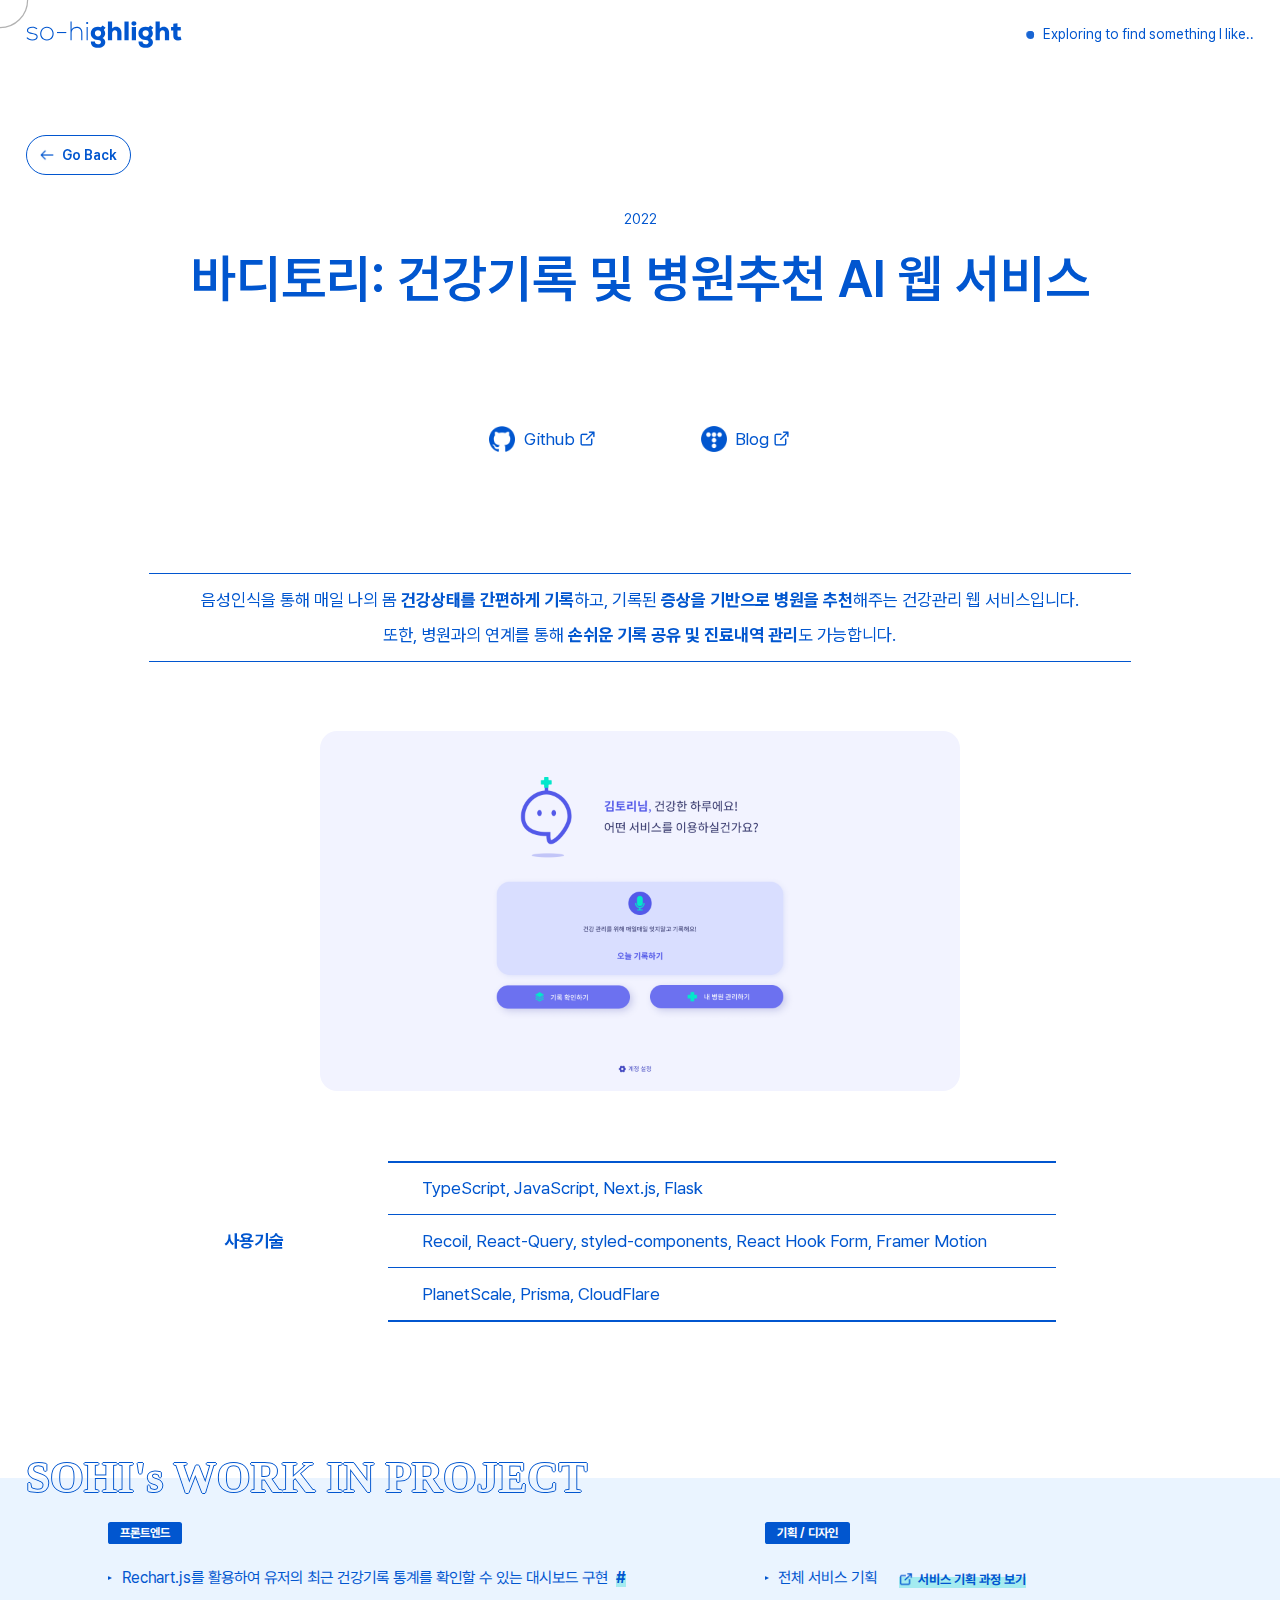
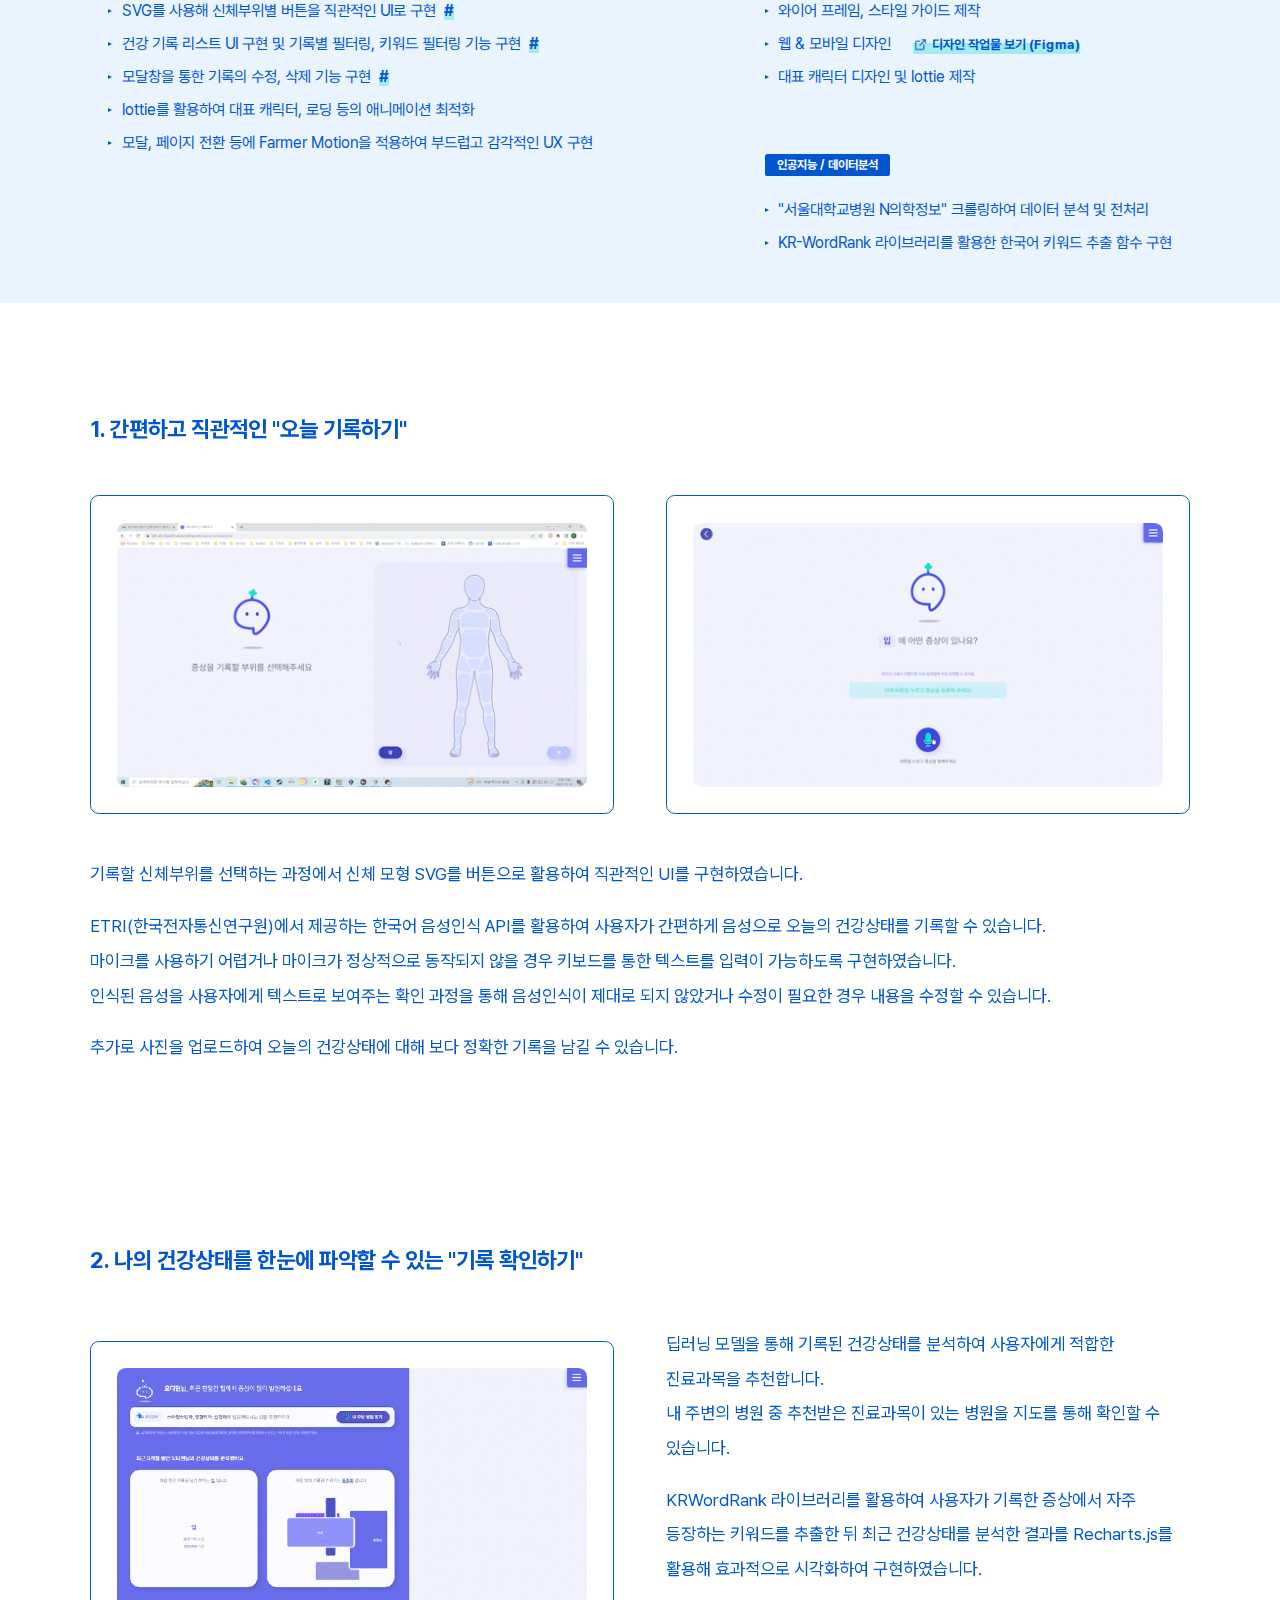
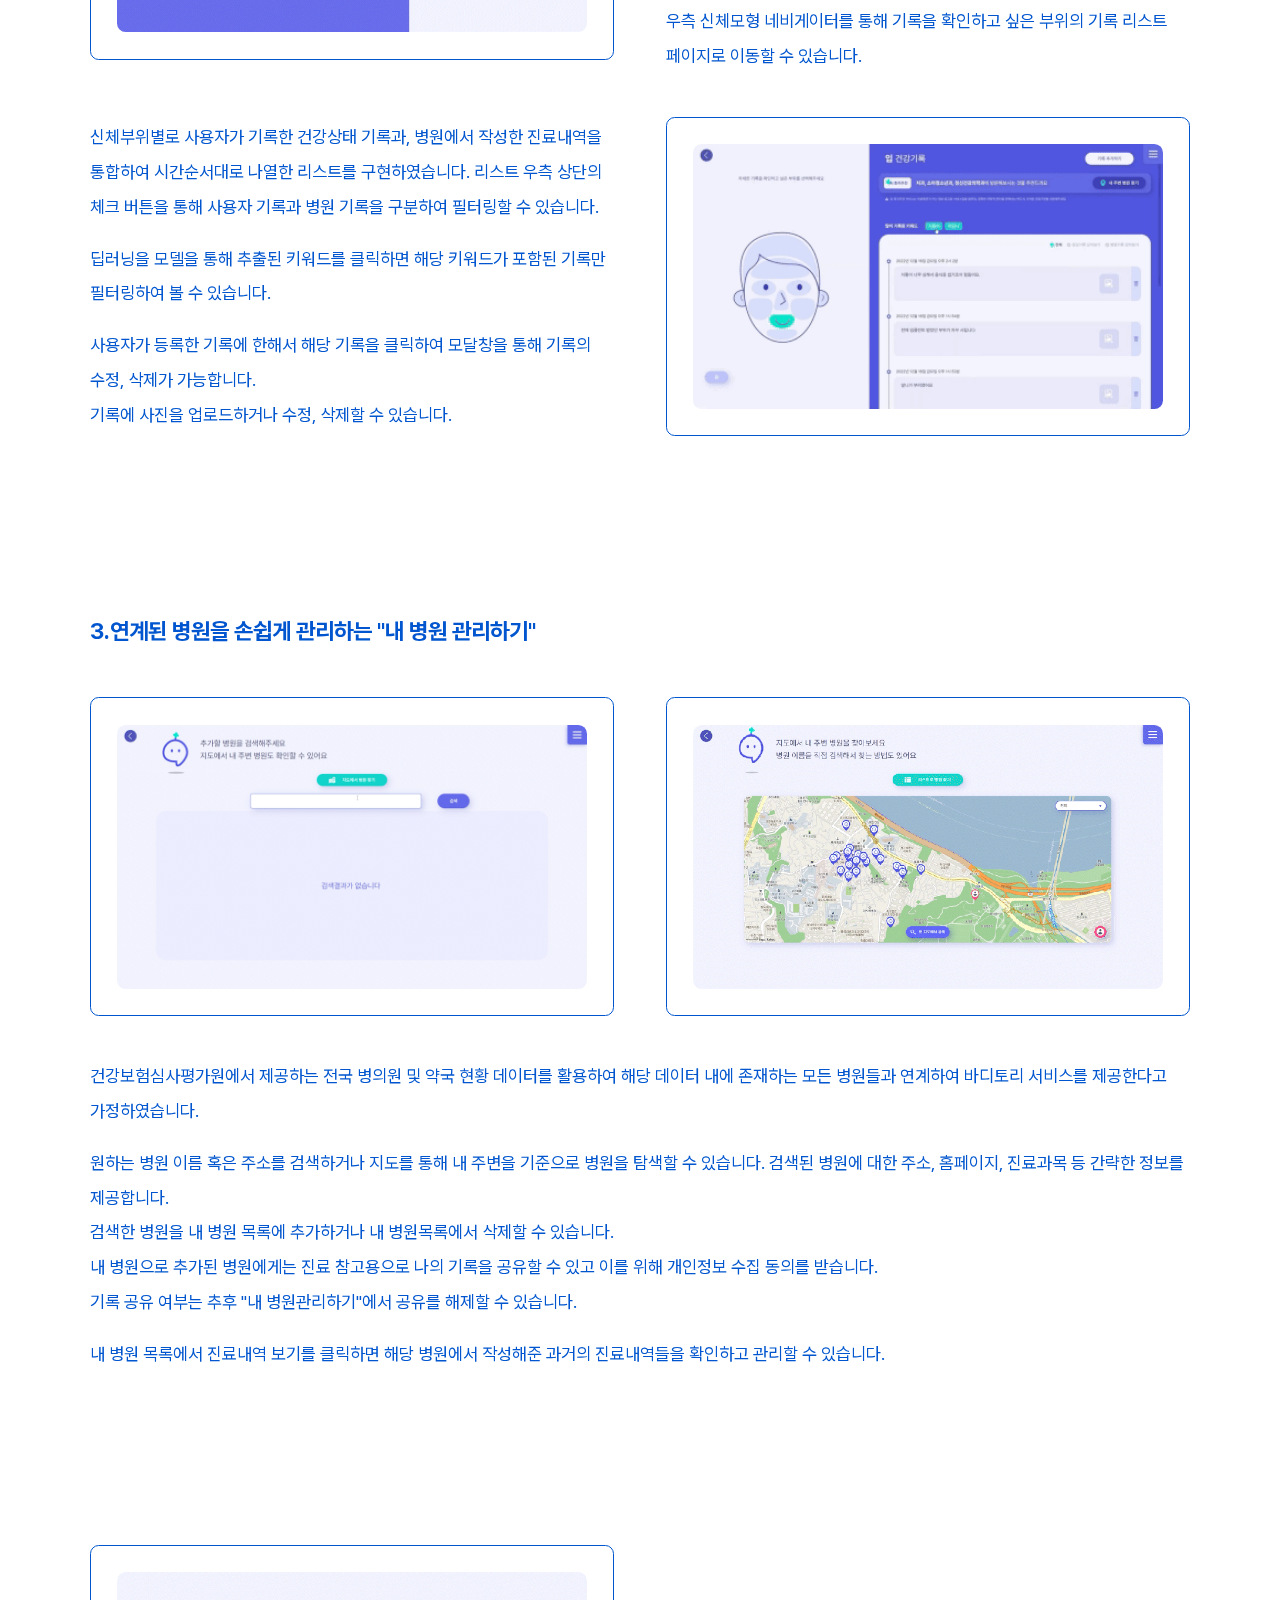
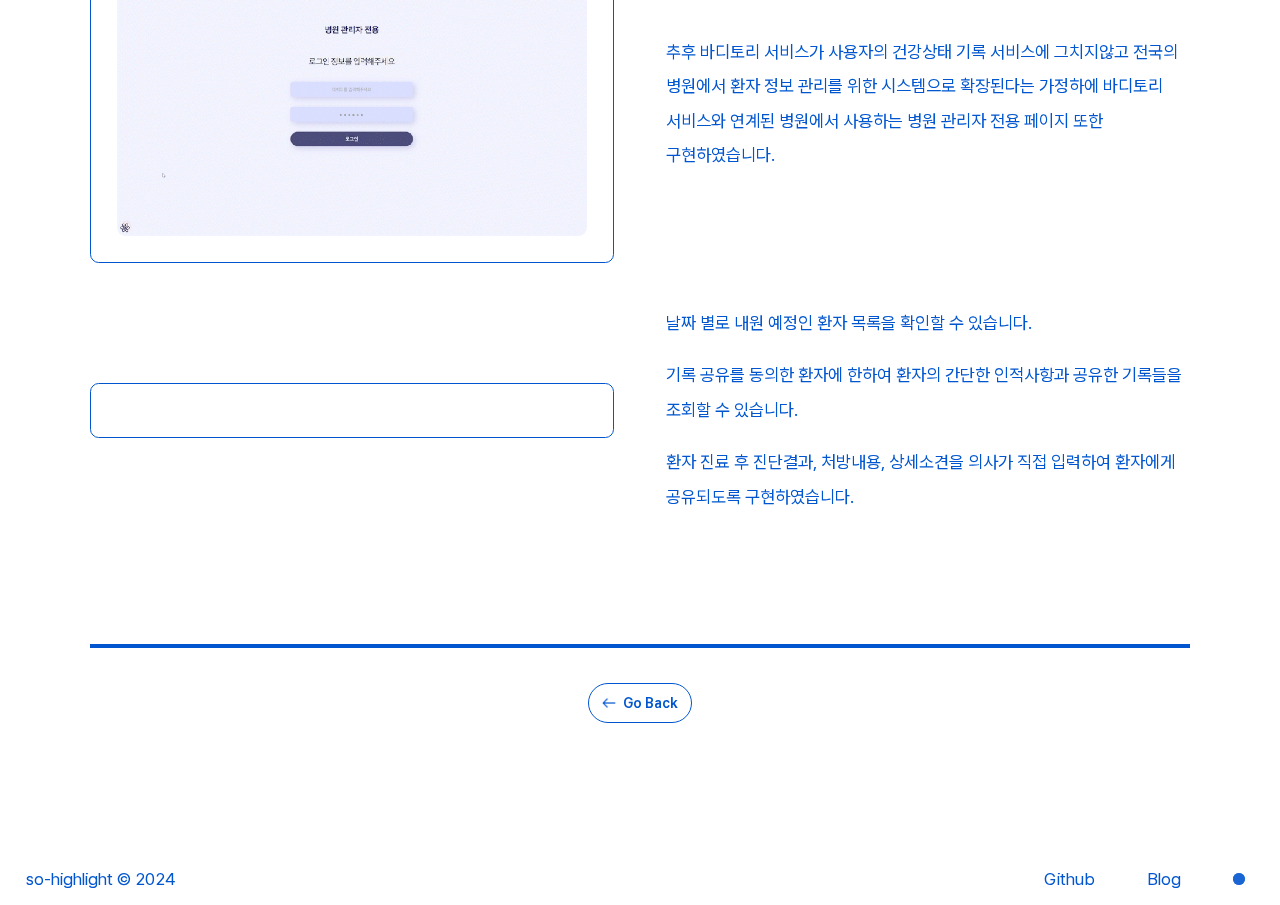
==== pages/toyproject/toy_1_bodytory.html @ 4304d81f "first commit" ====
<!DOCTYPE html>
<html lang="ko">
    <head>
        <meta charset="UTF-8" />
        <meta name="viewport" content="width=device-width, initial-scale=1.0" />
        <title>so-highlight | 포트폴리오</title>
        <!-- google font -->
        <link rel="preconnect" href="https://fonts.googleapis.com" />
        <link rel="preconnect" href="https://fonts.gstatic.com" crossorigin />
        <link
            href="https://fonts.googleapis.com/css2?family=Roboto+Flex:opsz,wdth,wght@8..144,25,100..1000&display=swap"
            rel="stylesheet"
        />
        <!-- css -->
        <link rel="stylesheet" href="../../assets/css/reset.css" />
        <link rel="stylesheet" href="../../assets/fonts/font.css" />
        <link rel="stylesheet" href="../../assets/css/common.css" />
        <link rel="stylesheet" href="../../assets/css/style.css" />
        <link rel="stylesheet" href="../../assets/css/animation.css" />
        <!-- Load library -->
        <script src="https://unpkg.com/lenis@1.1.5/dist/lenis.min.js"></script>
        <!-- script -->
        <script type="module" src="../../assets/js/page-toyproject.js" defer></script>
        <script type="module" src="../../assets/js/utils/cursor.js" defer></script>
    </head>
    <body>
        <header id="header">
            <div class="header-inner">
                <h1 class="logo">
                    <a href="/"><span class="screen-out">so-highlight</span></a>
                </h1>
                <div class="floating-text">
                    <span class="light-dot"></span>
                    <p>Exploring to find something I like..</p>
                </div>
            </div>
        </header>

        <main>
            <article id="toy__title" class="inner-h30">
                <a class="btn-goback" href="#"
                    ><span><span>Go Back</span></span></a
                >
                <div class="summary flex-column flex-center">
                    <div class="period">2022</div>
                    <div class="title">바디토리: 건강기록 및 병원추천 AI 웹 서비스</div>
                    <div class="link">
                        <a href="https://github.com/hihisohi/bodytory" target="_blank"
                            ><span class="icon icon-github"></span>Github</a
                        >
                        <a
                            href="https://limelbe.tistory.com/category/%EC%82%AC%EC%9D%B4%EB%93%9C%20%ED%94%84%EB%A1%9C%EC%A0%9D%ED%8A%B8/%F0%9F%A9%BA%20%EB%B0%94%EB%94%94%ED%86%A0%EB%A6%AC%20%3A%20%EA%B1%B4%EA%B0%95%EA%B8%B0%EB%A1%9D%20%EB%B0%8F%20%EB%B3%91%EC%9B%90%EC%B6%94%EC%B2%9C%20%EC%9B%B9%EC%84%9C%EB%B9%84%EC%8A%A4"
                            target="_blank"
                            ><span class="icon icon-blog"></span>Blog</a
                        >
                    </div>
                    <div class="desc">
                        <p>
                            음성인식을 통해 매일 나의 몸 <strong>건강상태를 간편하게 기록</strong>하고, 기록된
                            <strong>증상을 기반으로 병원을 추천</strong>해주는 건강관리 웹 서비스입니다.
                        </p>
                        <p>
                            또한, 병원과의 연계를 통해 <strong>손쉬운 기록 공유 및 진료내역 관리</strong>도 가능합니다.
                        </p>
                    </div>
                    <div class="thumb">
                        <div class="thumb-bg">
                            <img src="../../assets/images/toyproject/bodytory/thumbnail.png" alt="" />
                        </div>
                        <div class="thumb-video">
                            <div id="player"></div>
                            <script>
                                var tag = document.createElement("script");

                                tag.src = "https://www.youtube.com/iframe_api";
                                var firstScriptTag = document.getElementsByTagName("script")[0];
                                firstScriptTag.parentNode.insertBefore(tag, firstScriptTag);

                                var player;
                                function onYouTubeIframeAPIReady() {
                                    player = new YT.Player("player", {
                                        videoId: "v1HY-c_d_4U",
                                        playerVars: {},
                                        events: { onReady: onPlayerReady },
                                    });
                                }

                                function onPlayerReady(event) {
                                    event.target.setVolume(0);
                                }
                            </script>
                        </div>
                    </div>
                    <div class="use">
                        <p>사용기술</p>
                        <ul>
                            <li>TypeScript, JavaScript, Next.js, Flask</li>
                            <li>Recoil, React-Query, styled-components, React Hook Form, Framer Motion</li>
                            <li>PlanetScale, Prisma, CloudFlare</li>
                        </ul>
                    </div>
                </div>
            </article>
            <article id="toy__role" class="inner-h30">
                <div class="tit">SOHI's WORK IN PROJECT</div>
                <div class="role-wrapper">
                    <div class="role-box">
                        <div>
                            <strong>프론트엔드</strong>
                            <ul>
                                <li class="btn-scroll-to" data-scroll-btn="to-01">
                                    Rechart.js를 활용하여 유저의 최근 건강기록 통계를 확인할 수 있는 대시보드 구현
                                </li>
                                <li class="btn-scroll-to" data-scroll-btn="to-02">
                                    SVG를 사용해 신체부위별 버튼을 직관적인 UI로 구현
                                </li>
                                <li class="btn-scroll-to" data-scroll-btn="to-03">
                                    건강 기록 리스트 UI 구현 및 기록별 필터링, 키워드 필터링 기능 구현
                                </li>
                                <li class="btn-scroll-to" data-scroll-btn="to-03">
                                    모달창을 통한 기록의 수정, 삭제 기능 구현
                                </li>
                                <li>lottie를 활용하여 대표 캐릭터, 로딩 등의 애니메이션 최적화</li>
                                <li>모달, 페이지 전환 등에 Farmer Motion을 적용하여 부드럽고 감각적인 UX 구현</li>
                            </ul>
                        </div>
                    </div>
                    <div class="role-box">
                        <div>
                            <strong>기획 / 디자인</strong>
                            <ul>
                                <li>
                                    전체 서비스 기획
                                    <a href="https://limelbe.tistory.com/261" target="_blank">서비스 기획 과정 보기</a>
                                </li>
                                <li>와이어 프레임, 스타일 가이드 제작</li>
                                <li>
                                    웹 &amp; 모바일 디자인
                                    <a
                                        href="https://www.figma.com/file/nQIqKRwVVivqMpS2AuUDzV/%EB%94%94%EC%9E%90%EC%9D%B8?t=MJPF8x4VVjgNlrj6-6"
                                        target="_blank"
                                        >디자인 작업물 보기 (Figma)</a
                                    >
                                </li>
                                <li>대표 캐릭터 디자인 및 lottie 제작</li>
                            </ul>
                        </div>
                        <div>
                            <strong>인공지능 / 데이터분석</strong>
                            <ul>
                                <li>"서울대학교병원 N의학정보" 크롤링하여 데이터 분석 및 전처리</li>
                                <li>KR-WordRank 라이브러리를 활용한 한국어 키워드 추출 함수 구현</li>
                            </ul>
                        </div>
                    </div>
                </div>
            </article>
            <article id="toy__detail" class="inner-h30">
                <div class="detail-content grid-4">
                    <div class="grid-row row-tit" data-scroll-cnt="to-02">
                        <div class="col col-4">
                            <p>1. 간편하고 직관적인 "오늘 기록하기"</p>
                        </div>
                    </div>
                    <div class="grid-row">
                        <div class="col col-2">
                            <div class="img-box">
                                <img src="../../assets/images/toyproject/bodytory/record01.gif" alt="" />
                            </div>
                        </div>
                        <div class="col col-2">
                            <div class="img-box">
                                <img src="../../assets/images/toyproject/bodytory/record02.gif" alt="" />
                            </div>
                        </div>
                    </div>
                    <div class="grid-row mb-20">
                        <div class="col col-4">
                            <p class="mb-2">
                                기록할 신체부위를 선택하는 과정에서 신체 모형 SVG를 버튼으로 활용하여 직관적인 UI를
                                구현하였습니다.
                            </p>
                            <p>
                                ETRI(한국전자통신연구원)에서 제공하는 한국어 음성인식 API를 활용하여 사용자가 간편하게
                                음성으로 오늘의 건강상태를 기록할 수 있습니다.
                            </p>
                            <p>
                                마이크를 사용하기 어렵거나 마이크가 정상적으로 동작되지 않을 경우 키보드를 통한 텍스트를
                                입력이 가능하도록 구현하였습니다.
                            </p>
                            <p class="mb-2">
                                인식된 음성을 사용자에게 텍스트로 보여주는 확인 과정을 통해 음성인식이 제대로 되지
                                않았거나 수정이 필요한 경우 내용을 수정할 수 있습니다.
                            </p>
                            <p>추가로 사진을 업로드하여 오늘의 건강상태에 대해 보다 정확한 기록을 남길 수 있습니다.</p>
                        </div>
                    </div>
                    <div class="grid-row row-tit" data-scroll-cnt="to-01">
                        <div class="col col-4">
                            <p>2. 나의 건강상태를 한눈에 파악할 수 있는 "기록 확인하기"</p>
                        </div>
                    </div>
                    <div class="grid-row">
                        <div class="col col-2">
                            <div class="img-box">
                                <img src="../../assets/images/toyproject/bodytory/dashboard.gif" alt="" />
                            </div>
                        </div>
                        <div class="col col-2">
                            <p>
                                딥러닝 모델을 통해 기록된 건강상태를 분석하여 사용자에게 적합한 진료과목을 추천합니다.
                            </p>
                            <p class="mb-2">
                                내 주변의 병원 중 추천받은 진료과목이 있는 병원을 지도를 통해 확인할 수 있습니다.
                            </p>
                            <p class="mb-2">
                                KRWordRank 라이브러리를 활용하여 사용자가 기록한 증상에서 자주 등장하는 키워드를 추출한
                                뒤 최근 건강상태를 분석한 결과를 Recharts.js를 활용해 효과적으로 시각화하여
                                구현하였습니다.
                            </p>
                            <p>
                                우측 신체모형 네비게이터를 통해 기록을 확인하고 싶은 부위의 기록 리스트 페이지로 이동할
                                수 있습니다.
                            </p>
                        </div>
                    </div>
                    <div class="grid-row mb-20" data-scroll-cnt="to-03">
                        <div class="col col-2">
                            <p class="mb-2">
                                신체부위별로 사용자가 기록한 건강상태 기록과, 병원에서 작성한 진료내역을 통합하여
                                시간순서대로 나열한 리스트를 구현하였습니다. 리스트 우측 상단의 체크 버튼을 통해 사용자
                                기록과 병원 기록을 구분하여 필터링할 수 있습니다.
                            </p>
                            <p class="mb-2">
                                딥러닝을 모델을 통해 추출된 키워드를 클릭하면 해당 키워드가 포함된 기록만 필터링하여 볼
                                수 있습니다.
                            </p>
                            <p>
                                사용자가 등록한 기록에 한해서 해당 기록을 클릭하여 모달창을 통해 기록의 수정, 삭제가
                                가능합니다.
                            </p>
                            <p>기록에 사진을 업로드하거나 수정, 삭제할 수 있습니다.</p>
                        </div>
                        <div class="col col-2">
                            <div class="img-box">
                                <img src="../../assets/images/toyproject/bodytory/list.gif" alt="" />
                            </div>
                        </div>
                    </div>
                    <div class="grid-row row-tit">
                        <div class="col col-4">
                            <p>3.연계된 병원을 손쉽게 관리하는 "내 병원 관리하기"</p>
                        </div>
                    </div>
                    <div class="grid-row">
                        <div class="col col-2">
                            <div class="img-box">
                                <img src="../../assets/images/toyproject/bodytory/search.gif" alt="" />
                            </div>
                        </div>
                        <div class="col col-2">
                            <div class="img-box">
                                <img src="../../assets/images/toyproject/bodytory/map.gif" alt="" />
                            </div>
                        </div>
                    </div>
                    <div class="grid-row mb-20">
                        <div class="col col-4">
                            <p class="mb-2">
                                건강보험심사평가원에서 제공하는 전국 병의원 및 약국 현황 데이터를 활용하여 해당 데이터
                                내에 존재하는 모든 병원들과 연계하여 바디토리 서비스를 제공한다고 가정하였습니다.
                            </p>
                            <p>
                                원하는 병원 이름 혹은 주소를 검색하거나 지도를 통해 내 주변을 기준으로 병원을 탐색할 수
                                있습니다. 검색된 병원에 대한 주소, 홈페이지, 진료과목 등 간략한 정보를 제공합니다.
                            </p>
                            <p>검색한 병원을 내 병원 목록에 추가하거나 내 병원목록에서 삭제할 수 있습니다.</p>
                            <p>
                                내 병원으로 추가된 병원에게는 진료 참고용으로 나의 기록을 공유할 수 있고 이를 위해
                                개인정보 수집 동의를 받습니다.
                            </p>
                            <p class="mb-2">기록 공유 여부는 추후 "내 병원관리하기"에서 공유를 해제할 수 있습니다.</p>
                            <p>
                                내 병원 목록에서 진료내역 보기를 클릭하면 해당 병원에서 작성해준 과거의 진료내역들을
                                확인하고 관리할 수 있습니다.
                            </p>
                        </div>
                    </div>
                    <div class="grid-row">
                        <div class="col col-2">
                            <div class="img-box">
                                <img src="../../assets/images/toyproject/bodytory/h_login.gif" alt="" />
                            </div>
                        </div>
                        <div class="col col-2">
                            <p>
                                추후 바디토리 서비스가 사용자의 건강상태 기록 서비스에 그치지않고 전국의 병원에서 환자
                                정보 관리를 위한 시스템으로 확장된다는 가정하에 바디토리 서비스와 연계된 병원에서
                                사용하는 병원 관리자 전용 페이지 또한 구현하였습니다.
                            </p>
                            <p></p>
                        </div>
                    </div>
                    <div class="grid-row">
                        <div class="col col-2">
                            <div class="img-box">
                                <img src="../../assets/images/toyproject/bodytory/h_userlist.gif" alt="" />
                            </div>
                        </div>
                        <div class="col col-2">
                            <p class="mb-2">날짜 별로 내원 예정인 환자 목록을 확인할 수 있습니다.</p>
                            <p class="mb-2">
                                기록 공유를 동의한 환자에 한하여 환자의 간단한 인적사항과 공유한 기록들을 조회할 수
                                있습니다.
                            </p>
                            <p>
                                환자 진료 후 진단결과, 처방내용, 상세소견을 의사가 직접 입력하여 환자에게 공유되도록
                                구현하였습니다.
                            </p>
                        </div>
                    </div>
                </div>
                <div class="flex flex-center">
                    <a class="btn-goback" href="#"
                        ><span><span>Go Back</span></span></a
                    >
                </div>
            </article>
        </main>

        <footer id="footer" class="">
            <div class="footer-inner">
                <div class="copyright">so-highlight &copy; 2024</div>
                <div class="links">
                    <a href="https://github.com/hihisohi" target="_blank">Github</a>
                    <a href="https://limelbe.tistory.com/" target="_blank">Blog</a>
                    <span class="light-dot"></span>
                </div>
            </div>
        </footer>
    </body>
</html>
---- assets/fonts/font.css ----
/* Pretendard */
@font-face {
    font-family: "Pretendard Variable";
    font-weight: 45 920;
    font-style: normal;
    font-display: swap;
    src: url("./PretendardVariable.woff2") format("woff2-variations");
}

/* Nexa */
@font-face {
    font-family: "Nexa";
    font-weight: 700;
    font-display: swap;
    src: local("Nexa-Heavy"), url(./Nexa-Heavy.woff) format("woff"), url(./Nexa-Heavy.ttf) format("truetype");
}

@font-face {
    font-family: "Nexa";
    font-weight: 200;
    font-display: swap;
    src: local("Nexa-ExtraLight"), url(./Nexa-ExtraLight.woff) format("woff"),
        url(./Nexa-ExtraLight.ttf) format("truetype");
}
---- assets/css/common.css ----
:root {
    --color-main: #0156cf;
    --color-selection: #a4ebf0;
    --color-default: #0c1219;
    --color-white: #ffffff;
}

* {
    box-sizing: border-box;
}

html {
    /* font-size: 62.5%; */
    font-size: 0.52084vw; /* 10px */
}

body {
    font-family: "Pretendard Variable", -apple-system, BlinkMacSystemFont, "Malgun Gothic", "맑은 고딕", helvetica,
        "Apple SD Gothic Neo", sans-serif;
    font-size: 1.6rem;
    font-weight: 400;
    color: var(--color-main);
}

/* scrollbar */
html::-webkit-scrollbar {
    width: 0.8rem;
}
html::-webkit-scrollbar-track {
    background: #f8f8f8;
}
html::-webkit-scrollbar-thumb {
    background: var(--color-main);
}
html::-webkit-scrollbar-thumb:hover {
    background: #0043a1;
}

::selection {
    background: var(--color-selection);
}

a:hover,
a:link,
a:visited,
a:active {
    text-decoration: none;
    color: inherit;
    cursor: pointer;
}

img {
    display: block;
    max-width: 100%;
}

button {
    -webkit-appearance: none;
    border-radius: 0;
    text-align: inherit;
    background: none;
    box-shadow: none;
    padding: 0;
    cursor: pointer;
    border: none;
    color: inherit;
    font: inherit;
}

/* lenis css */
html.lenis,
html.lenis body {
    height: auto;
}

.lenis.lenis-smooth {
    scroll-behavior: auto !important;
}

.lenis.lenis-smooth [data-lenis-prevent] {
    overscroll-behavior: contain;
}

.lenis.lenis-stopped {
    overflow: hidden;
}

.lenis.lenis-smooth iframe {
    pointer-events: none;
}

/* common class */
.screen-out {
    position: absolute;
    font-size: 1px;
    color: transparent;
    line-height: 0;
    clip: rect(0, 0, 0, 0);
    width: 1px;
    height: 1px;
    padding: 0;
    margin: -1px;
    border: 0;
    overflow: hidden;
}

.inner-h30 {
    padding: 0 3rem;
}

.flex {
    display: flex;
}

.flex-column {
    display: flex;
    flex-direction: column;
}

.flex-center {
    justify-content: center;
    align-items: center;
}

.mb-2 {
    margin-bottom: 2rem;
}

.mb-10 {
    margin-bottom: 10rem;
}

.mb-20 {
    margin-bottom: 20rem;
}

.fw-700 {
    font-weight: 700;
}

.grid-4 {
}

.grid-4 .grid-row {
    display: flex;
    align-items: center;
}

.grid-4 .col {
}

.grid-4 .col.col-1 {
    width: 25%;
}

.grid-4 .col.col-2 {
    width: 50%;
}

.grid-4 .col.col-3 {
    width: 75%;
}
.grid-4 .col.col-4 {
    width: 100%;
}

.fullscreen-container {
    position: relative;
    width: 100%;
    height: 100vh;
    overflow: hidden;
}

.sticky-element {
    position: sticky;
    top: 0;
    left: 0;
}

.light-dot {
    position: relative;
    display: inline-block;
    width: 0.9rem;
    height: 0.9rem;
    background: var(--color-main);
    margin-right: 1rem;
    border-radius: 50%;
    opacity: 0.9;
}

.light-dot:before,
.light-dot:after {
    content: "";
    position: absolute;
    top: 50%;
    left: 50%;
    width: 100%;
    height: 100%;
    background: var(--color-main);
    opacity: 0.55;
    border-radius: 50%;
    transform: translate(-50%, -50%) scale(1);
    animation: lightDotAni 2.5s infinite;
}

.light-dot:after {
    animation-delay: 2s;
}

@keyframes lightDotAni {
    0% {
        opacity: 0.55;
        transform: translate(-50%, -50%) scale(1);
    }
    70% {
        opacity: 0;
        transform: translate(-50%, -50%) scale(2.2);
    }
    100% {
        opacity: 0;
        transform: translate(-50%, -50%) scale(2.2);
    }
}

@media screen and (max-width: 1919px) {
    html {
        font-size: calc(6px + 0.2084vw); /* 10px */
    }
}

.btn-goback {
    position: relative;

    display: inline-block;

    font-size: 1.6rem;
    font-weight: 600;
    line-height: 1.5;

    border: 1px solid var(--color-main);
    border-radius: 4rem;
    padding: 1rem 1.5rem;

    overflow: hidden;
}

.btn-goback::before,
.btn-goback::after {
    content: "";
    position: absolute;
    top: 0;
    left: 0;
    width: 100%;
    height: 100%;
    background: var(--color-white);
}

.btn-goback::before {
    width: 105%;
    transform: translate3d(100%, 0, 0);
}

.btn-goback::after {
    width: 105%;
    transform: translate3d(-100%, 0, 0);
    transition: transform 0.3s cubic-bezier(0.7, 0, 0.2, 1);
}

.btn-goback > span {
    position: relative;
    z-index: 1;
    display: block;
    overflow: hidden;
    mix-blend-mode: difference;
}

.btn-goback > span > span {
    display: inline-block;
    padding-left: 2.5rem;
    background: url("../images/icon_back.png") no-repeat 0 50% / 1em;
}

.btn-goback:hover::before {
    transform: translate3d(0, 0, 0);
    transition: transform 0.3s cubic-bezier(0.7, 0, 0.2, 1);
}

.btn-goback:hover::after {
    transform: translate3d(0, 0, 0);
    transition: transform 0.01s 0.3s cubic-bezier(0.7, 0, 0.2, 1);
}

.btn-goback:hover > span > span {
    animation: MoveLeftInitial 0.1s forwards, MoveLeftEnd 0.3s forwards 0.2s;
}

@keyframes MoveLeftInitial {
    100% {
        transform: translate3d(-105%, 0, 0);
    }
}

@keyframes MoveLeftEnd {
    0% {
        transform: translate3d(100%, 0, 0);
    }
    100% {
        transform: translate3d(0, 0, 0);
    }
}

.icon {
    background-repeat: no-repeat;
    background-position: 50% 50%;
    background-size: contain;
}

.icon-github {
    background-image: url("../images/icon_github.png");
}

.icon-blog {
    background-image: url("../images/icon_blog.png");
}

.icon-site {
    background-image: url("../images/icon_site.png");
}

.icon-link {
    background-image: url("../images/icon_link.png");
}

/*
* header 
*/
#header {
    position: fixed;
    top: 0;
    left: 0;
    width: 100%;
    z-index: 1000;
    mix-blend-mode: color-burn;
    pointer-events: none;
}

#header .header-inner {
    padding: 2rem 3rem;
    display: flex;
    justify-content: space-between;
    align-items: center;
}

#header .logo {
    mix-blend-mode: difference;
    width: 18rem;
    height: 4rem;

    background-image: url("../images/logo.svg");
    background-repeat: no-repeat;
    background-size: contain;
    background-position: 50% 50%;

    transform: translate(0, 0);
    transition: all 0.3s;

    pointer-events: initial;
}

#header .logo a {
    display: block;
    width: 100%;
    height: 100%;
}

#header .menu {
    display: flex;
}

#header .menu a {
    font-size: 1.8rem;
    font-weight: 600;
    padding: 0.5rem;
    margin: 0 1rem;
}

#header .floating-text {
    display: flex;
    align-items: center;
}

#header.hide .logo {
    transform: translate(0, -10%);
    opacity: 0;
    pointer-events: none;
}

/*
* footer 
*/
#footer {
    height: 6rem;
}

#footer .footer-inner {
    height: 100%;
    padding: 0 3rem;
    display: flex;
    justify-content: space-between;
    align-items: center;
    font-size: 2rem;
}

#footer .links {
    display: flex;
    justify-content: flex-end;
    align-items: center;
}

#footer .links a {
    margin-right: 6rem;
}

#footer .light-dot {
    width: 1.4rem;
    height: 1.4rem;
}

/* cursor */
.cursor,
.cursor-bd {
    display: none;
}

@media (any-pointer: fine) {
    .cursor {
        display: block;

        position: fixed;
        z-index: 10000;

        width: var(--size);
        height: var(--size);

        background: rgba(1, 86, 207, 1);
        border-radius: 50%;
        mix-blend-mode: difference;

        pointer-events: none;
    }

    .cursor-bd {
        display: block;

        position: fixed;
        top: 0;
        left: 0;
        z-index: 10000;

        width: var(--size);
        height: var(--size);

        background-image: url("data:image/svg+xml,%3Csvg width='50' height='50' viewBox='0 0 50 50' fill='none' xmlns='http://www.w3.org/2000/svg'%3E%3Ccircle cx='25' cy='25' r='23' stroke='rgb(100, 100, 100, 0.5)' stroke-width='1'/%3E%3C/svg%3E%0A");
        background-size: cover;
        mix-blend-mode: difference;

        pointer-events: none;
    }
}
---- assets/css/style.css ----
/* 
* sect__main 
*/
#sect__main {
}

#sect__main .area {
    width: 50%;
    height: 100%;
}

#sect__main .area.area-left {
    display: flex;
    flex-direction: column;
    justify-content: flex-end;

    padding-bottom: 14rem;
    padding-left: 3rem;
}

#sect__main .main-title strong {
    position: relative;
    font-weight: 700;
    color: transparent;

    animation: colorIn 0.4s ease-in-out 0.4s 1 alternate both;
}

#sect__main .main-title strong::after {
    content: "";
    position: absolute;
    top: 0;
    left: 0;
    right: 100%;
    bottom: 0;
    background: var(--color-selection);

    animation: moveRight 0.8s ease-in-out 0s 1 alternate both;
}

#sect__main .main-title strong.delay-1 {
    animation-delay: 0.8s;
}
#sect__main .main-title strong.delay-1::after {
    animation-delay: 0.4s;
}

@keyframes moveRight {
    0% {
        left: 0;
        right: 100%;
    }
    40% {
        left: 0;
        right: 0;
    }
    50% {
        left: 0;
        right: 0;
    }
    100% {
        left: 100%;
        right: 0;
    }
}

@keyframes colorIn {
    100% {
        color: var(--color-main);
    }
}

#sect__main .main-title .tit {
    font-family: "Nexa";
    font-weight: 200;
    font-size: 14rem;

    margin-bottom: 6rem;
}

#sect__main .main-title .sub-tit {
    font-size: 3rem;
    text-align: right;
}

#sect__main .area.area-right .wave-box {
    position: relative;

    width: calc(100% - 6rem);
    height: 40rem;
    margin: 12rem 0 0 auto;
}

#sect__main .area.area-right .wave-box .wave-effect {
    width: 100%;
    height: 100%;
    overflow: hidden;
}

#sect__main .area.area-right .wave-box .img-wave {
    width: 100%;
    height: 100%;
    background: url(../images/wave_bg.jpg) no-repeat 50% 50% / cover;
}

#sect__main .area.area-right .wave-box .img-wave div {
    position: absolute;
    top: 0;
    left: 0;

    width: 100%;
    height: 100%;
    background-image: url("../images/wave_bg.jpg");
    background-repeat: no-repeat;
    background-size: 120%;

    opacity: 1;
    animation: waveFade 12.5s linear infinite;
}

#sect__main .area.area-right .wave-box .img-wave div:nth-child(5) {
    background-position: 50% 50%;
    animation-delay: 0s;
}

#sect__main .area.area-right .wave-box .img-wave div:nth-child(4) {
    background-position: 40% 55%;
    animation-delay: 2.5s;
}

#sect__main .area.area-right .wave-box .img-wave div:nth-child(3) {
    background-position: 35% 65%;
    animation-delay: 5s;
}

#sect__main .area.area-right .wave-box .img-wave div:nth-child(2) {
    background-position: 45% 50%;
    animation-delay: 7.5s;
}

#sect__main .area.area-right .wave-box .img-wave div:nth-child(1) {
    background-position: 55% 40%;
    animation-delay: 10s;
}

@keyframes waveFade {
    0% {
        opacity: 1;
    }
    20% {
        opacity: 0;
    }
    40% {
        opacity: 0;
    }
    60% {
        opacity: 0;
    }
    80% {
        opacity: 0;
    }
    100% {
        opacity: 1;
    }
}

#sect__main .area.area-right .wave-box .marquee {
    position: absolute;
    top: 0;
    left: 0;

    width: 40rem;

    overflow: hidden;

    transform-origin: 0 0;
    transform: rotate(90deg) translate(0, 50%);

    --count: 3; /* .marquee-inner span 의 갯수*/
    --offset: calc(100% / var(--count));
    --move-initial: calc(calc(-1 * var(--offset)) + var(--offset));
    --move-final: calc(calc(-1 * var(--offset) * var(--count)) + var(--offset));
}

#sect__main .area.area-right .wave-box .marquee .marquee-inner {
    position: relative;

    display: flex;

    width: fit-content;

    transform: translate3d(var(--move-initial), 0, 0);
    transition: opacity 0.1s;
    animation: marquee 9s linear infinite;
}

#sect__main .area.area-right .wave-box .marquee .marquee-inner span {
    font-family: "Nexa";
    font-size: 1.8rem;
    font-weight: 200;

    white-space: nowrap;
    padding: 0 1rem;
}

@keyframes marquee {
    0% {
        transform: translate3d(var(--move-initial), 0, 0);
    }
    100% {
        transform: translate3d(var(--move-final), 0, 0);
    }
}

/* 
* sect__intro 
*/
#sect__intro {
}

#sect__intro .intro-container {
    display: flex;
    align-items: center;

    padding-top: 10rem;
}

#sect__intro .intro-img-box {
    width: 45%;
    padding: 4%;

    display: grid;
    grid-template-columns: repeat(3, 1fr);
}

#sect__intro .intro-img-box > div {
    padding-top: 100%;
    background-repeat: no-repeat;
    background-position: 50% 50%;
    background-size: 80%;
}

#sect__intro .intro-img-box > div {
    border-top: 1px solid var(--color-main);
}

#sect__intro .intro-img-box > div:nth-child(1),
#sect__intro .intro-img-box > div:nth-child(2),
#sect__intro .intro-img-box > div:nth-child(3) {
    border-top: none;
}

#sect__intro .intro-img-box > div {
    border-left: 1px solid #e8e8f6;
}

#sect__intro .intro-img-box > div:nth-child(3n + 1) {
    border-left: none;
}

#sect__intro .intro-text-box {
    width: 55%;
    padding-left: 8%;
}

#sect__intro .intro-text-box > div {
    font-size: 2rem;
    line-height: 1.5;

    display: flex;
    flex-direction: column;
    align-items: flex-start;
}

#sect__intro .intro-text-box > div + div {
    margin-top: 10rem;
}

#sect__intro .intro-text-box > div p {
    position: relative;
    padding: 1.5rem 0;
}

#sect__intro .intro-text-box > div p:before {
    content: "";
    position: absolute;
    bottom: 1.5rem;
    left: 0;
    z-index: -1;

    width: 0;
    height: 1.2rem;
    background: var(--color-selection);
    opacity: 0;

    transition: all 0.3s ease;
}

#sect__intro .intro-text-box > div p:hover:before {
    width: 100%;
    opacity: 1;
}

/* 
* sect__works
*/
#sect__works {
    padding-top: 20rem;
    margin-bottom: 12rem;
}
#sect__works h3 {
    font-size: 8rem;
    font-weight: 900;

    margin-bottom: 8rem;
}

#sect__works .works-list {
    display: flex;
    flex-wrap: wrap;
}

#sect__works .works-list .work-box {
    position: relative;

    width: 50%;
    margin-top: -2px;
}

#sect__works .works-list .work-box a {
    display: block;
    width: 100%;
    height: 100%;
    padding: 5rem 6rem 2rem;
}

#sect__works .works-list .work-box a .tit {
    font-size: 2.6rem;
    font-weight: 700;

    margin-bottom: 1rem;
}
#sect__works .works-list .work-box a .use {
    font-size: 2.2rem;
}

#sect__works .works-list .work-box a .at {
    font-size: 1.8rem;
    text-align: center;

    margin-top: 12rem;
}

#sect__works .works-list .work-box a .tit span,
#sect__works .works-list .work-box a .use span,
#sect__works .works-list .work-box a .at span {
    white-space: nowrap;
    text-overflow: ellipsis;
    overflow: hidden;
}

#sect__works .works-list .work-box .lines {
    position: absolute;
    top: 0;
    left: 0;
    z-index: -1;

    width: 100%;
    height: 100%;
}

#sect__works .works-list .work-box .lines > div {
    position: absolute;
    background: #cae3ff;
}

#sect__works .works-list .work-box .lines > div.line-top {
    top: 0;
    width: calc(100% - 4rem);
    height: 2px;
}

#sect__works .works-list .work-box .lines > div.line-btm {
    bottom: 0;
    width: calc(100% - 4rem);
    height: 2px;
}

#sect__works .works-list .work-box:nth-child(odd) .lines > div.line-top,
#sect__works .works-list .work-box:nth-child(odd) .lines > div.line-btm {
    left: 0;
}

#sect__works .works-list .work-box:nth-child(even) .lines > div.line-top,
#sect__works .works-list .work-box:nth-child(even) .lines > div.line-btm {
    right: 0;
}

#sect__works .works-list .work-box .lines > div.line-side {
    top: 4rem;
    width: 2px;
    height: calc(100% - 8rem);
}

#sect__works .works-list .work-box:nth-child(odd) .lines > div.line-side {
    right: 0;
    transform: translate(1px, 0);
}

#sect__works .works-list .work-box:nth-child(even) .lines > div.line-side {
    left: 0;
    transform: translate(-1px, 0);
}

#sect__works .works-list .work-box .lines > div:before {
    content: "";
    position: absolute;
    background: var(--color-main);
    transition: all 0.3s cubic-bezier(0.87, 0, 0.13, 1);
}

#sect__works .works-list .work-box .lines > div.line-top:before {
    top: 0;
    left: 0;
    width: 0;
    height: 2px;
}

#sect__works .works-list .work-box .lines > div.line-btm:before {
    top: 0;
    right: 0;
    width: 0;
    height: 2px;
}

#sect__works .works-list .work-box:nth-child(odd) .lines > div.line-side:before {
    top: 0;
    left: 0;
    width: 2px;
    height: 0;
}

#sect__works .works-list .work-box:nth-child(even) .lines > div.line-side:before {
    bottom: 0;
    left: 0;
    width: 2px;
    height: 0;
}

#sect__works .works-list .work-box:hover {
    z-index: 100;
}

#sect__works .works-list .work-box:hover .lines > div.line-top:before,
#sect__works .works-list .work-box:hover .lines > div.line-btm:before {
    width: 100%;
}
#sect__works .works-list .work-box:nth-child(odd):hover .lines > div.line-side:before,
#sect__works .works-list .work-box:nth-child(even):hover .lines > div.line-side:before {
    height: 100%;
}

/* 
* sect__projects
*/
#sect__projects {
    padding-top: 20rem;
    padding-bottom: 5rem;
}

#sect__projects .rail-wrapper {
    display: flex;
    flex-direction: column;
    row-gap: 4rem;

    overflow: hidden;
}

#sect__projects .rail-container {
    padding: 6rem 0;

    transform: translate(-12%, 0);
}

#sect__projects .rail-container.reverse {
    transform: translate(12%, 0);
}

#sect__projects .rail-group {
    display: flex;
}

#sect__projects .reverse .rail-group {
    justify-content: flex-end;
}

#sect__projects .rail-item {
    flex-shrink: 0;
    margin: 0 3rem;
}

#sect__projects .rail-item.empty {
    width: 40rem;
    padding-top: calc(40rem * 0.5625);
    background: var(--color-main);
}

#sect__projects .rail-item.rail-img {
    position: relative;
    width: 40rem;
}

#sect__projects .rail-item.rail-text {
    display: flex;
    justify-content: center;
    align-items: center;

    width: auto;
    margin: 0;
    padding: 0 1rem;
}

#sect__projects .rail-item.rail-text p {
    display: flex;

    font-size: 18rem;
    font-family: "Roboto Flex", sans-serif;
    font-optical-sizing: auto;
    font-style: normal;
    font-weight: 200;
    font-variation-settings: "slnt" 0, "wdth" 50, "GRAD" 0, "XOPQ" 96, "XTRA" 468, "YOPQ" 79, "YTAS" 750, "YTDE" -203,
        "YTFI" 738, "YTLC" 514, "YTUC" 712;

    /* wdth랑 xtra 조절하면서 너비 조절, font-weight로 두께조절*/
}

#sect__projects .rail-item.rail-text p span.space {
    margin-right: 3rem;
}

#sect__projects .rail-item.rail-img .item-img {
    position: relative;
    width: 100%;
    box-shadow: 0.6rem 0.6rem 2rem rgba(9, 66, 146, 0.15);
    overflow: hidden;
    transition: all 0.5s cubic-bezier(0.26, 1.8, 0.47, 0.76);
}

#sect__projects .rail-item.empty {
    box-shadow: 0.6rem 0.6rem 2rem rgba(9, 66, 146, 0.3);
}

#sect__projects .reverse .rail-item.rail-img .item-img {
    box-shadow: -0.6rem 0.6rem 2rem rgba(9, 66, 146, 0.15);
}

#sect__projects .rail-item.rail-img:hover .item-img {
    transform: scale(1.08) skew(4deg, -1deg);
    border-radius: 2rem;
    box-shadow: 0.6rem 0.6rem 2rem rgba(9, 66, 146, 0.2);
}

#sect__projects .reverse .rail-item.rail-img:hover .item-img {
    transform: scale(1.08) skew(-4deg, -1deg);
}

/* 
* sect__desc
*/
#sect__desc {
    width: 100%;
    height: 400vh;
}

#sect__desc .progress-container {
    position: relative;
    width: calc(100% - 4rem);
    height: 100%;
    padding: 7rem 0 2rem;
    margin: 0 auto;
}

#sect__desc .prev-text {
    position: absolute;
    top: 50%;
    left: 50%;
    transform: translate(-50%, -50%);

    width: 100%;

    display: flex;
    flex-direction: column;
    gap: 3rem;

    font-size: 10rem;
    text-align: center;
}

#sect__desc .progress-bg {
    width: 0;
    height: 100%;
    background: var(--color-main);
    border-radius: 3rem;
}

#sect__desc .desc-text {
    position: absolute;
    top: 0;
    left: 0;

    display: flex;
    flex-direction: column;
    justify-content: center;
    row-gap: 6rem;

    width: 100%;
    height: 100%;

    padding-top: 7rem;
}

#sect__desc .desc-text p {
    width: calc(100vw - 6rem);

    font-size: 4rem;
    font-weight: 700;
    text-align: center;
    color: var(--color-main);
}

#sect__desc .desc-text p span {
    display: none;
}

#sect__desc .desc-text.overlay {
    width: 0%;
    overflow: hidden;
    z-index: 10;
}

#sect__desc .desc-text.overlay p {
    color: var(--color-white);
}

/* 
* sect__skills
*/
#sect__skills {
    background: var(--color-main);
}

#sect__skills .skill-list-wrapper {
    position: relative;
    height: 400vh;
}

#sect__skills .skill-list {
    display: flex;
    flex-wrap: wrap;
    justify-content: center;
    align-items: center;
    gap: 4rem;

    width: 80%;
    margin: 0 auto;
}

#sect__skills .skill-list li {
    font-size: 6rem;
    font-weight: 200;
    color: var(--color-white);
    text-align: center;

    padding: 1rem 4rem;
    border: 2px solid var(--color-white);
    border-radius: 8rem;
    /* filter: blur(10px); */
    opacity: 0;
}

#sect__skills .skill-laundry-wrapper {
    height: calc(100vh - 6rem);
    background: var(--color-main);
}

#sect__skills .skill-laundry-wrapper .rotate-canvas-box {
}

#sect__skills .skill-laundry-wrapper .rotate-canvas-box > canvas {
    width: 68rem;
    height: 68rem;
    border-radius: 50%;
    background: var(--color-white);
}

/* -------------------
* pages/work 
------------------- */
#work__title {
    padding-top: 12vh;
    margin-bottom: 10rem;
}

#work__title .summary {
    width: 100%;
    padding: 4rem 0 0;
    text-align: center;
}

#work__title .summary .period {
    margin-bottom: 3rem;
}

#work__title .summary .title {
    font-size: 6rem;
    font-weight: 600;

    margin-bottom: 5rem;
}

#work__title .summary .use {
    font-size: 2rem;
    border-top: 1px solid var(--color-main);
    border-bottom: 1px solid var(--color-main);
    padding: 1rem;
    margin-bottom: 10rem;
}

#work__title .summary .use span + span {
    position: relative;
    padding-left: 1.4rem;
    margin-left: 1.4rem;
}

#work__title .summary .use span + span:before {
    content: "";
    position: absolute;
    top: 50%;
    left: 0;
    transform: translate(-50%, -50%);

    width: 0.3rem;
    height: 0.3rem;
    background: var(--color-main);
    border-radius: 50%;
}

#work__title .summary .desc {
    width: 80%;
    min-height: 22rem;

    font-size: 2rem;
    line-height: 2;
    word-break: keep-all;
}

#work__title .summary .desc > div + div {
    margin-top: 2rem;
}

#work__detail {
    width: 90%;
    margin: 0 auto 15rem;

    font-size: 2rem;
    line-height: 2;
    word-break: keep-all;
}

#work__detail .detail-content {
    border-bottom: 0.5rem solid var(--color-main);
    padding-bottom: 10rem;
    margin-bottom: 4rem;
}

#work__detail .detail-content .grid-row {
    gap: 6rem;
    margin-bottom: 8rem;
}

#work__detail .img-box {
    display: flex;
    justify-content: center;
    align-items: center;

    padding: 5%;
    border: 1px solid var(--color-main);
    border-radius: 1rem;
}

#work__detail .img-box img {
    width: 100%;
    border-radius: 1rem;
}

#work__detail .ptl-work {
    display: flex;
    flex-direction: column;
    justify-content: center;
    align-items: flex-start;

    padding-left: 6rem;
}

#work__detail .ptl-work .date {
    font-size: 1.4rem;
    line-height: 1.8;

    padding: 0 0.6rem;
    margin-bottom: 3rem;

    border-top: 1px solid var(--color-main);
    border-bottom: 1px solid var(--color-main);
}

#work__detail .ptl-work .name {
    font-size: 2.2rem;
    font-weight: 700;
    margin-bottom: 0.5rem;
}

#work__detail .ptl-work .desc {
    font-size: 1.8rem;
    margin-bottom: 3rem;
}

#work__detail .ptl-work .tags {
    font-size: 1.6rem;
}

#work__detail .ptl-work .tags span {
    margin-right: 1rem;
}

#work__detail .ptl-work .tags span::before {
    content: "#";
    margin-right: 0.2rem;
}

/* -------------------
* pages/toyproject 
------------------- */
#toy__title {
    padding-top: 15vh;
    margin-bottom: 18rem;
}

#toy__title .summary {
    width: 100%;
    padding: 4rem 0 0;
    text-align: center;
}

#toy__title .summary .period {
    margin-bottom: 3rem;
}

#toy__title .summary .title {
    font-size: 6rem;
    font-weight: 600;

    margin-bottom: 14rem;
}

#toy__title .summary .link {
    display: flex;
    justify-content: center;
    align-items: center;

    width: 100%;
    margin-bottom: 14rem;

    font-size: 2rem;
}

#toy__title .summary .link a {
    position: relative;

    display: flex;
    justify-content: center;
    align-items: center;

    background: url("../images/icon_link.png") no-repeat 100% 50%/2rem;
    padding-right: 2.5rem;
    margin: 0 6rem;
}

#toy__title .summary .link a:before {
    content: "";
    position: absolute;
    bottom: -0.4rem;
    left: 0;
    width: 0%;
    height: 0.2rem;
    background: var(--color-main);
    transition: all 0.3s;
}

#toy__title .summary .link a:hover:before {
    width: 100%;
}

#toy__title .summary .link a span.icon {
    display: block;
    width: 3rem;
    height: 3rem;

    margin-right: 1rem;
}

#toy__title .summary .desc {
    width: 80%;

    border-top: 1px solid var(--color-main);
    border-bottom: 1px solid var(--color-main);
    padding: 1rem;
    margin-bottom: 8rem;

    font-size: 2rem;
    line-height: 2;
    word-break: keep-all;
}

#toy__title .summary .desc strong {
    font-weight: 700;
}

#toy__title .summary .thumb {
    position: relative;
    width: 50vw;
    height: 28.125vw;

    border-radius: 2rem;
    margin-bottom: 8rem;
    overflow: hidden;
}

#toy__title .summary .thumb.border {
    border: 1px solid var(--color-main);
}

#toy__title .summary .thumb .thumb-bg {
    position: absolute;
    top: 0;
    left: 0;
    z-index: -1;
}

#toy__title .summary .thumb .thumb-bg img {
    /* 1920x1080 */
    width: 50vw;
    height: 28.125vw;
    object-fit: cover;
}

#toy__title .summary .thumb-video iframe {
    width: 50vw;
    height: 28.125vw;
}

#toy__title .summary .use {
    display: flex;
    align-items: center;

    font-size: 2rem;
    line-height: 2;
}

#toy__title .summary .use > p {
    font-weight: 700;
}

#toy__title .summary .use ul {
    text-align: left;

    margin-left: 12rem;
    border-top: 2px solid var(--color-main);
    border-bottom: 2px solid var(--color-main);
}

#toy__title .summary .use li {
    padding: 1rem 8rem 1rem 4rem;
}

#toy__title .summary .use li + li {
    border-top: 1px solid var(--color-main);
}

#toy__role {
    position: relative;
    margin-bottom: 12rem;
    background: #eaf4ff;
}

#toy__role .tit {
    position: absolute;
    top: 0;
    left: 3rem;

    transform: translate(0, -50%);

    font-size: 5rem;
    font-family: "Nexa";
    font-weight: 700;
    color: #fff;
    text-shadow: -1px 0 var(--color-main), 0 1px var(--color-main), 1px 0 var(--color-main), 0 -1px var(--color-main);

    mix-blend-mode: darken;
}

#toy__role .role-wrapper {
    display: flex;
    justify-content: center;
    gap: 16rem;

    padding: 5rem 0 4rem;
}
#toy__role .role-box {
    font-size: 1.8rem;
}

#toy__role .role-box > div + div {
    margin-top: 6rem;
}

#toy__role .role-box strong {
    display: inline-block;
    font-size: 1.4rem;
    font-weight: 700;
    color: var(--color-white);

    background: var(--color-main);

    padding: 0.6rem 1.4rem;
    margin-bottom: 3rem;
    border-radius: 0.3rem;
}

#toy__role .role-box ul {
    display: flex;
    flex-direction: column;
    align-items: flex-start;
}

#toy__role .role-box ul li {
    position: relative;
    padding-left: 1.6rem;
    margin-bottom: 2rem;
}

#toy__role .role-box ul li:before {
    content: "";
    position: absolute;
    top: 50%;
    left: 0;
    transform: translate(0, -50%);

    width: 0px;
    height: 0px;

    border-radius: 0.1rem;
    border-left: 0.5rem solid var(--color-main);
    border-top: 0.3rem solid transparent;
    border-bottom: 0.3rem solid transparent;
}

#toy__role .role-box ul li.btn-scroll-to {
    cursor: pointer;
    transition: background 0.2s;
}

#toy__role .role-box ul li.btn-scroll-to:hover {
    background: var(--color-selection);
}

#toy__role .role-box ul li.btn-scroll-to:after {
    content: "#";
    font-weight: 700;
    margin-left: 0.5rem;
    background-image: linear-gradient(to top, #a4ebf0, #a4ebf0 60%, transparent 60%, transparent);
}

#toy__role .role-box ul li a {
    position: relative;

    font-size: 1.5rem;
    font-weight: 700;

    background-image: linear-gradient(to top, #a4ebf0, #a4ebf0 60%, transparent 60%, transparent);

    padding: 0.2rem 0 0.2rem 2.2rem;
    margin-left: 2rem;
}

#toy__role .role-box ul li a:after {
    content: "";
    position: absolute;
    top: 50%;
    left: 0;
    transform: translate(0, -50%);

    width: 1.6rem;
    height: 1.6rem;
    background: url("../images/icon_link.png") no-repeat 100% 50% / contain;
}

#toy__detail {
    width: 90%;
    margin: 0 auto 15rem;

    font-size: 2rem;
    line-height: 2;
    word-break: keep-all;
}

#toy__detail .detail-content {
    border-bottom: 0.5rem solid var(--color-main);
    padding-bottom: 10rem;
    margin-bottom: 4rem;
}

#toy__detail .detail-content .grid-row {
    gap: 6rem;
    margin-bottom: 5rem;
}

#toy__detail .detail-content .grid-row.row-top {
    align-items: flex-start;
}

#toy__detail .img-box {
    display: flex;
    justify-content: center;
    align-items: center;

    padding: 5%;
    border: 1px solid var(--color-main);
    border-radius: 1rem;
}

#toy__detail .img-box img {
    width: 100%;
    border-radius: 1rem;
}

#toy__detail .grid-row.row-tit {
    font-size: 2.6rem;
    font-weight: 700;
}

#toy__detail .grid-row.mb-20 {
    margin-bottom: 20rem;
}
---- assets/css/animation.css ----
/* textFadeUp */
[data-ani="textFadeUp"] {
    overflow: hidden;
}
[data-ani="textFadeUp"] span {
    display: block;
    padding: 0.5rem 0;
    transform: translateY(100%);
}
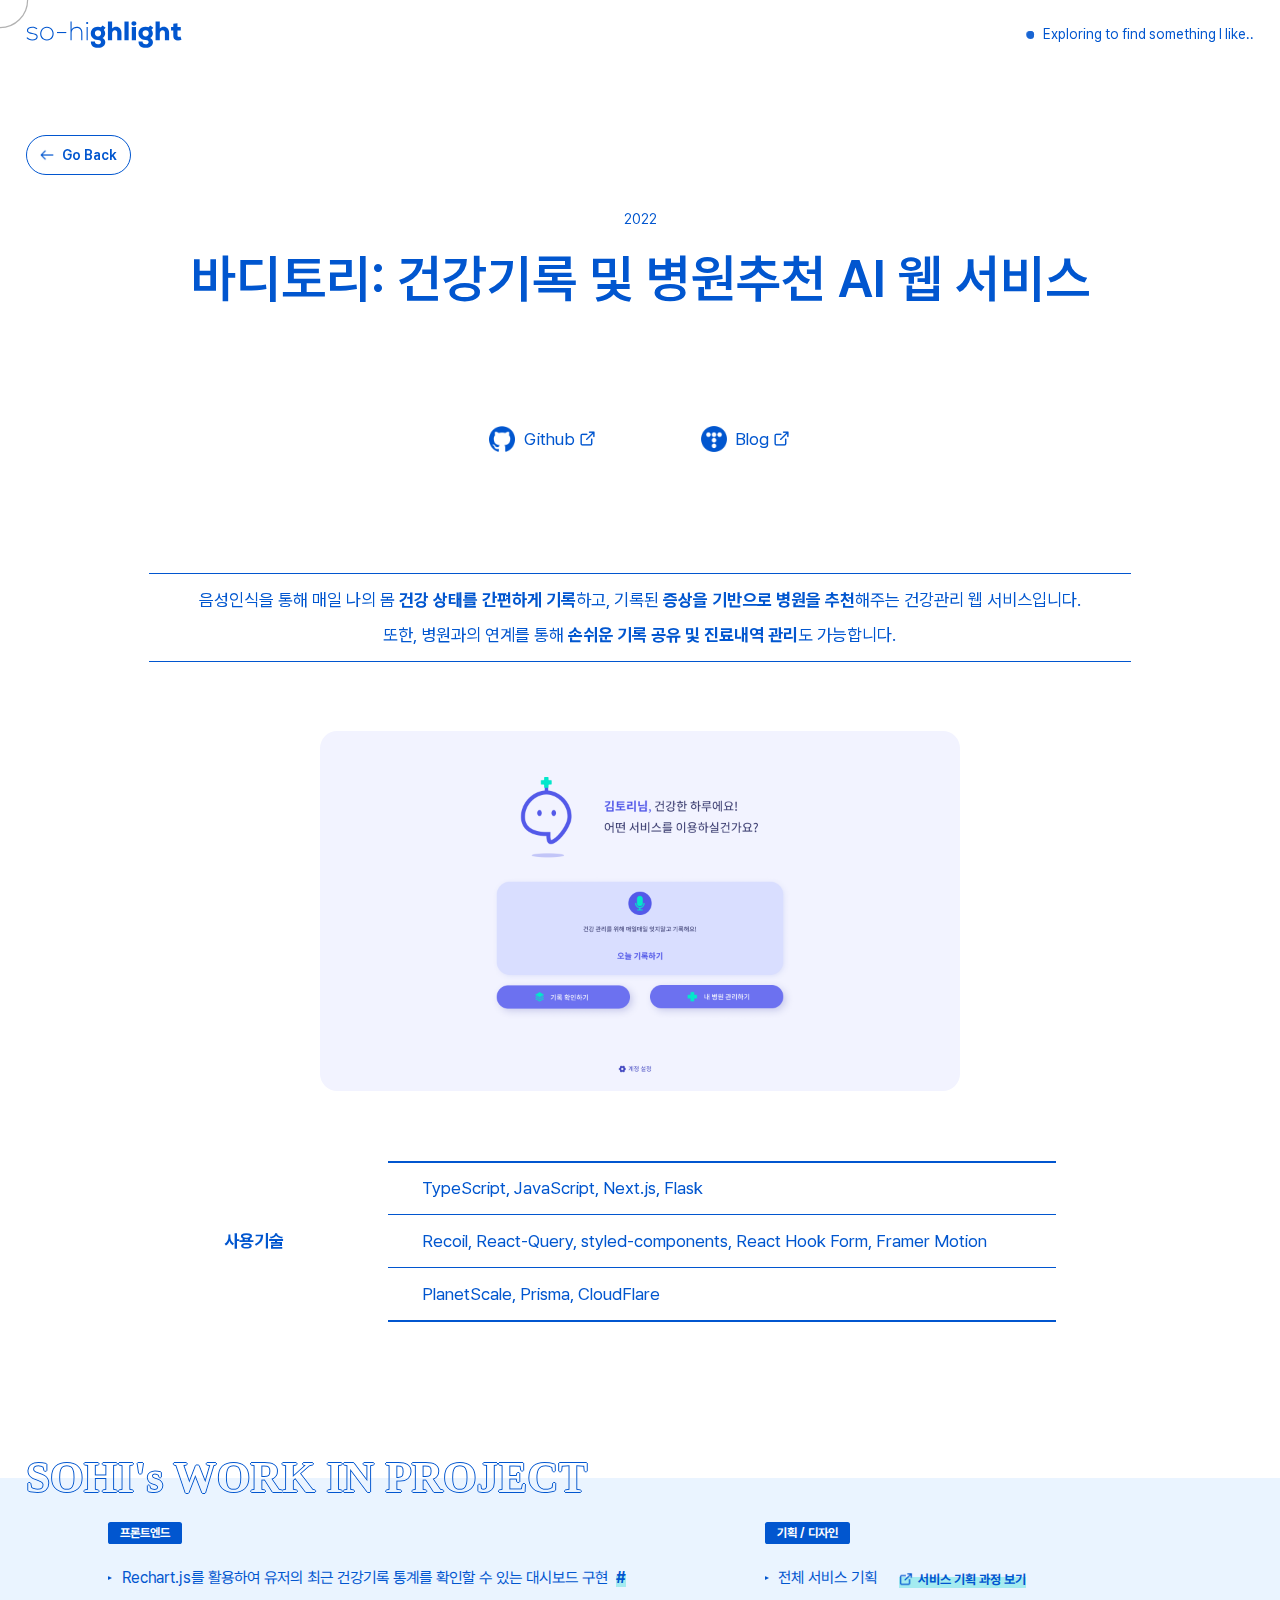
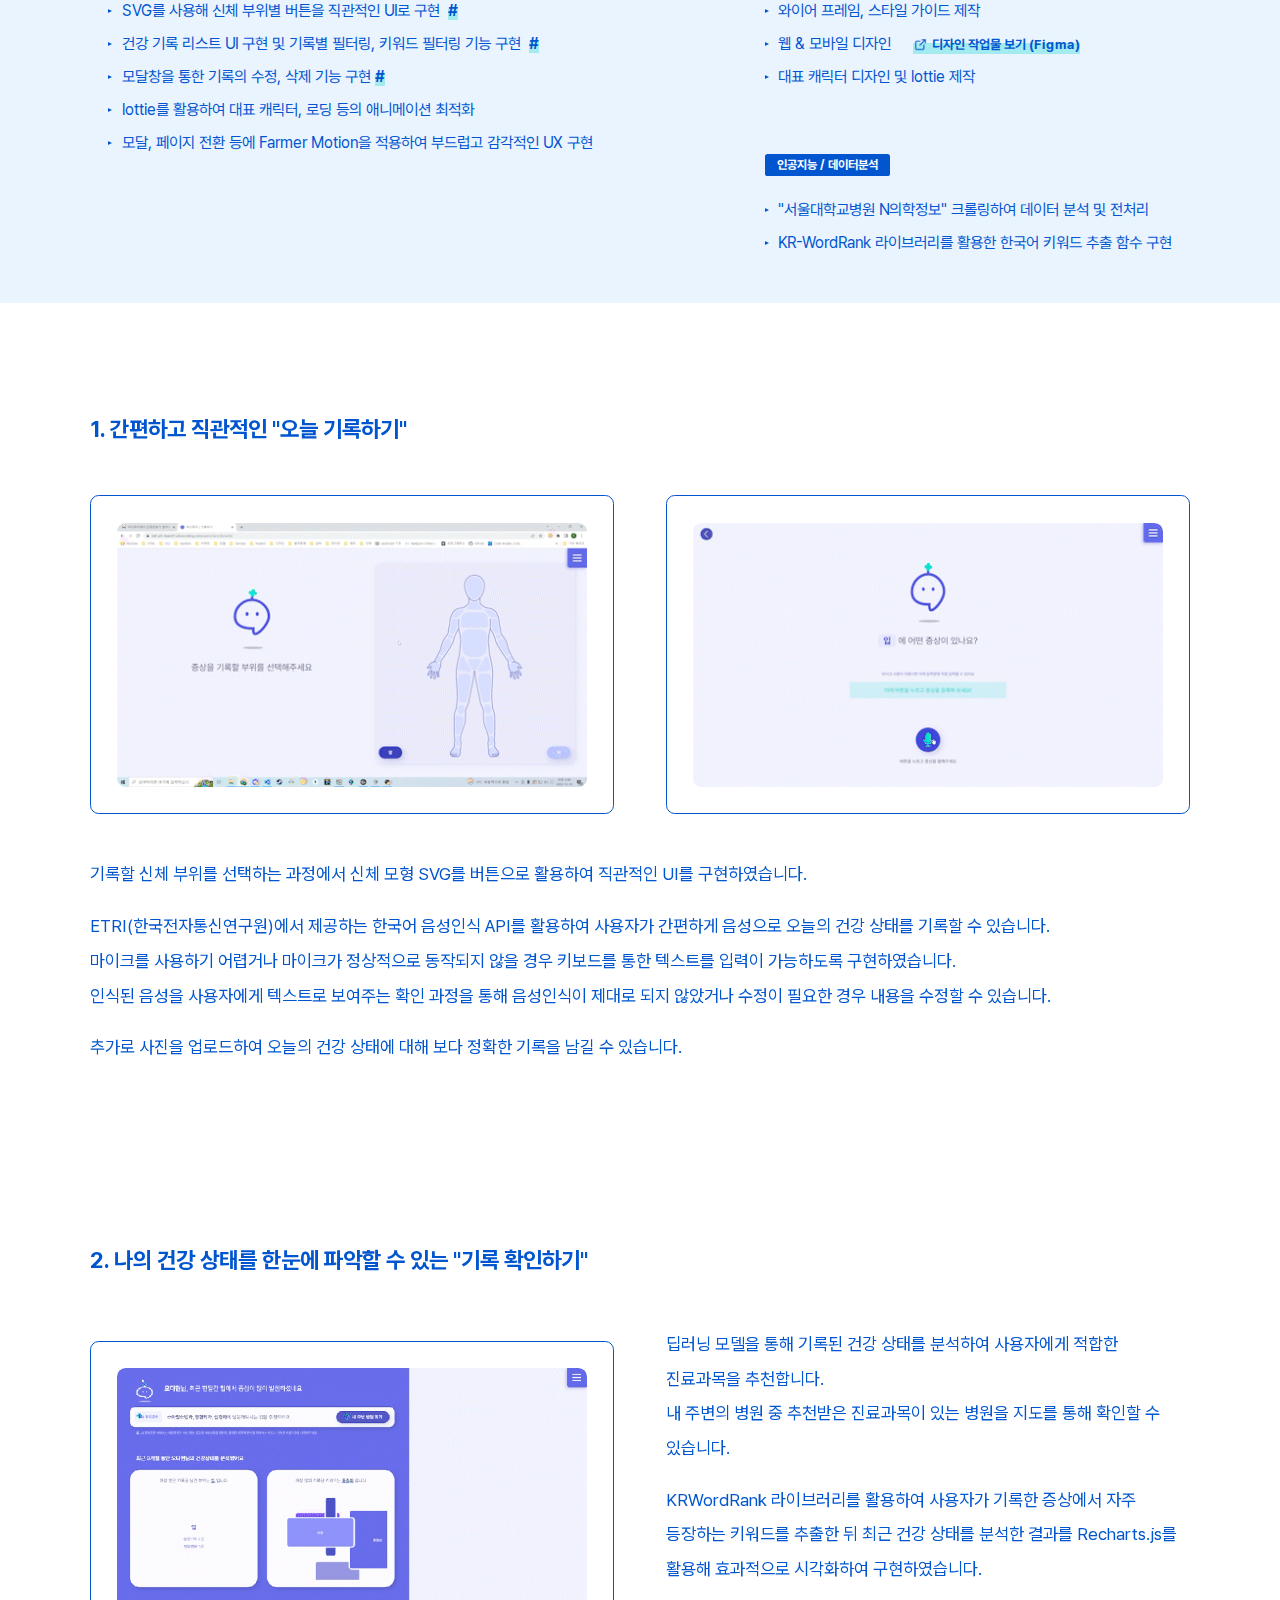
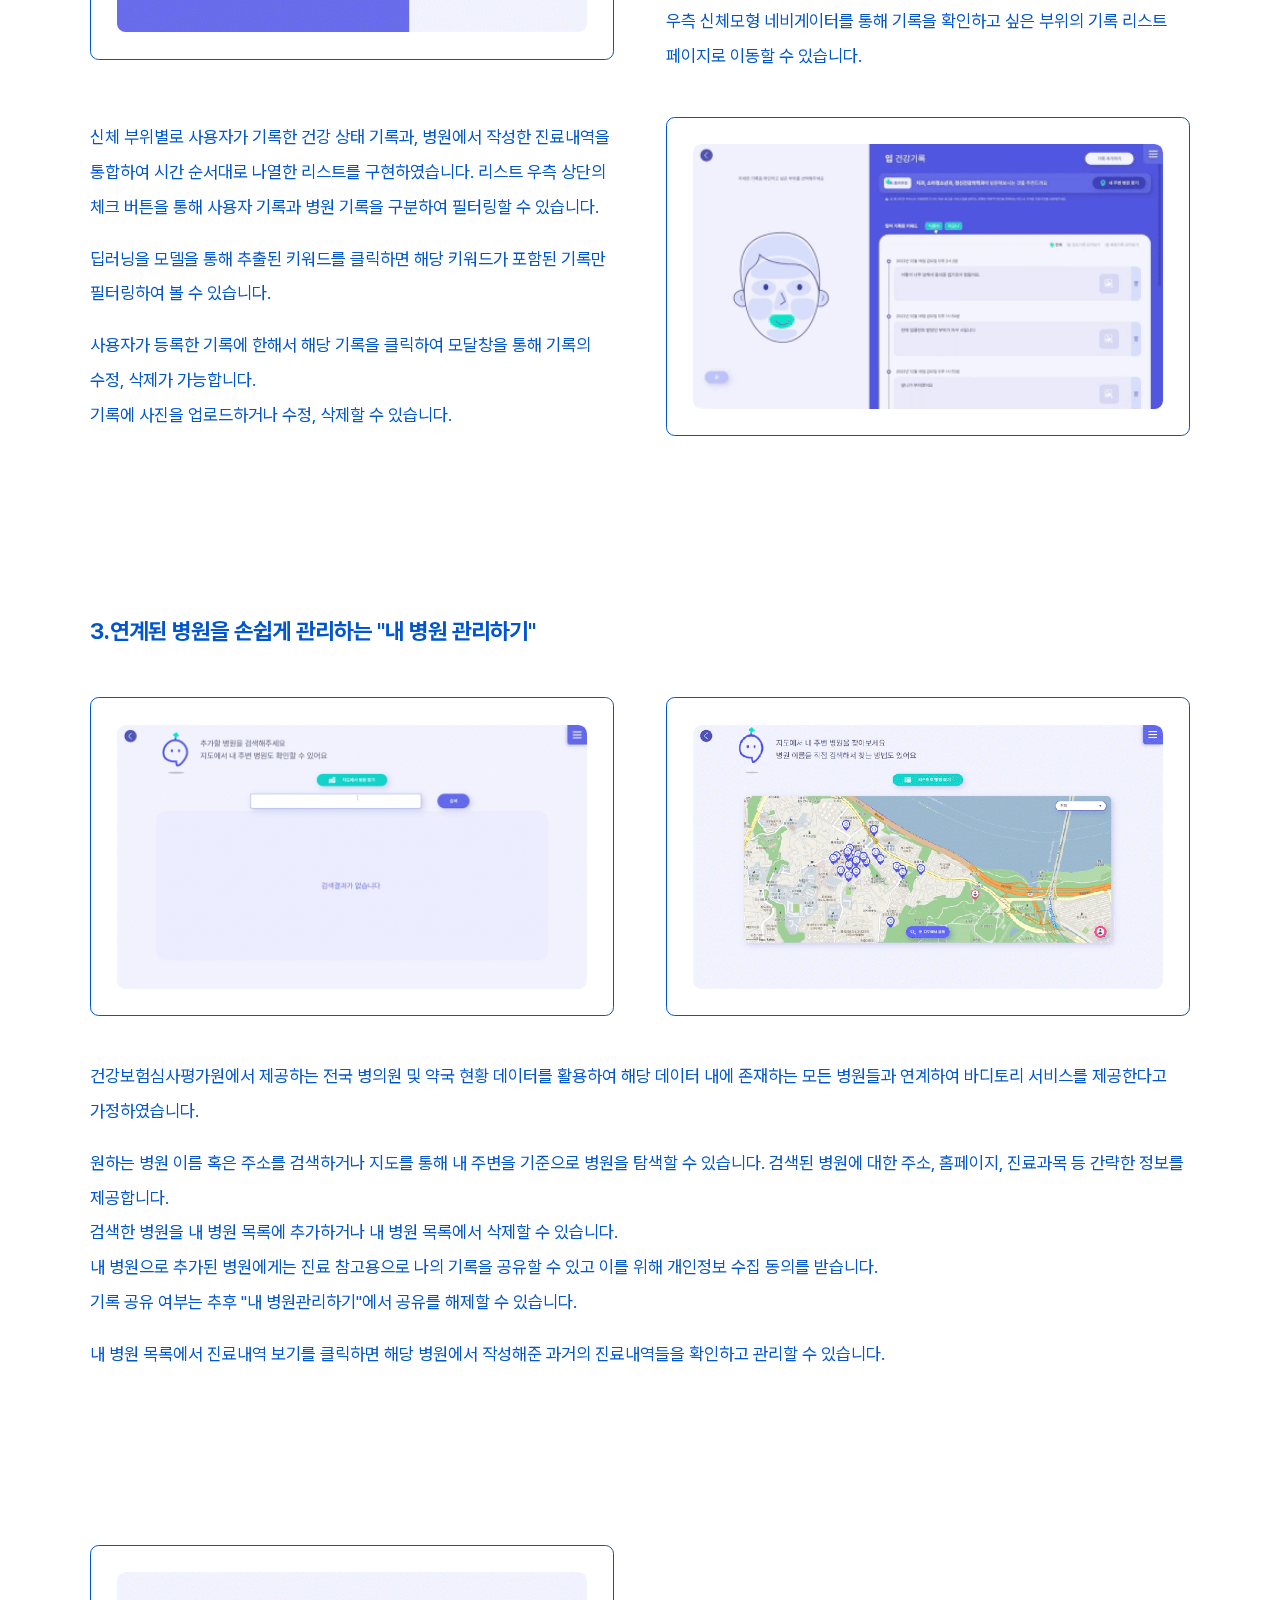
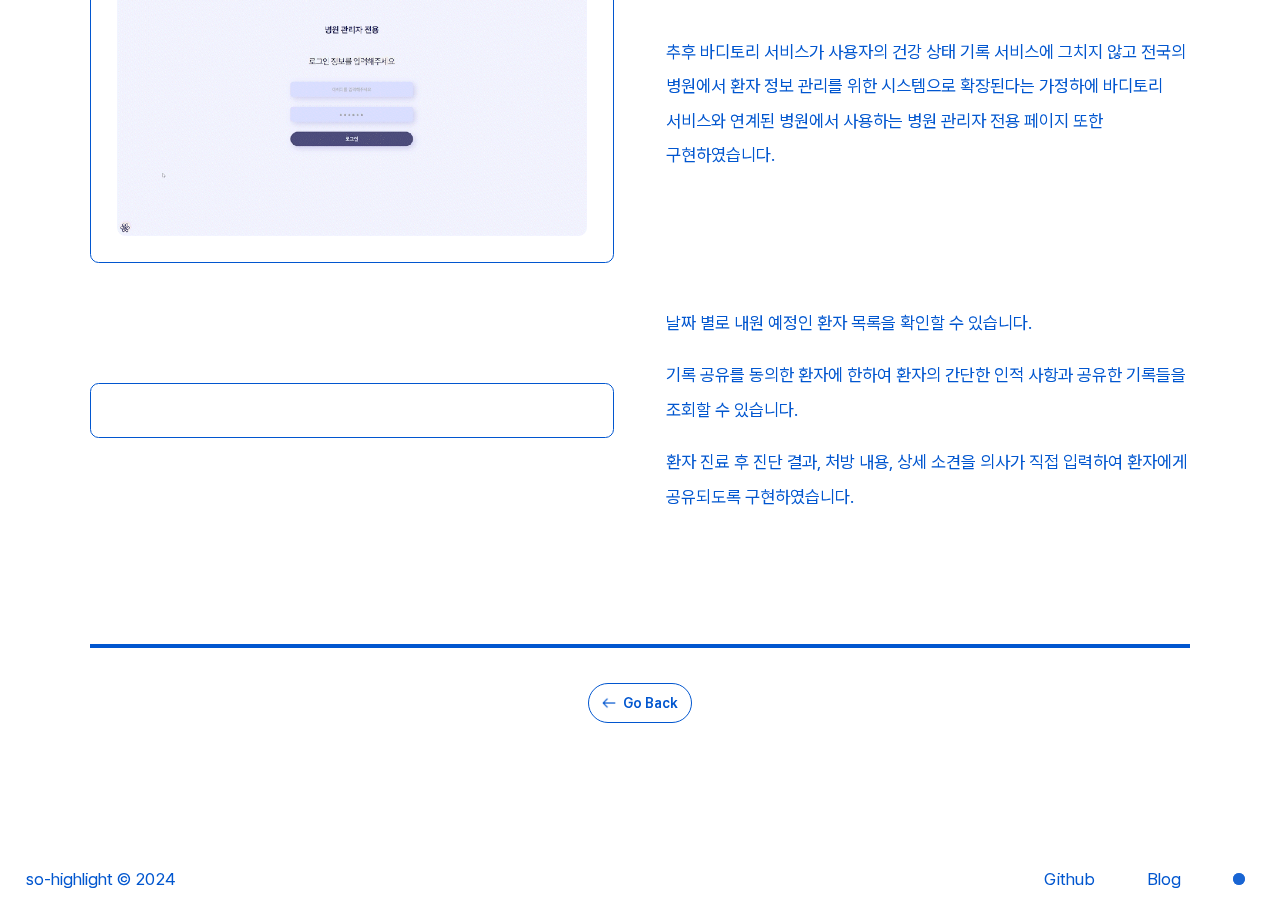
==== commit 6681e50b: "FIX : 불필요한 파일 삭제 및 오타 수정" ====
--- a/pages/toyproject/toy_1_bodytory.html
+++ b/pages/toyproject/toy_1_bodytory.html
@@ -1,342 +1,325 @@
 <!DOCTYPE html>
 <html lang="ko">
-    <head>
-        <meta charset="UTF-8" />
-        <meta name="viewport" content="width=device-width, initial-scale=1.0" />
-        <title>so-highlight | 포트폴리오</title>
-        <!-- google font -->
-        <link rel="preconnect" href="https://fonts.googleapis.com" />
-        <link rel="preconnect" href="https://fonts.gstatic.com" crossorigin />
-        <link
-            href="https://fonts.googleapis.com/css2?family=Roboto+Flex:opsz,wdth,wght@8..144,25,100..1000&display=swap"
-            rel="stylesheet"
-        />
-        <!-- css -->
-        <link rel="stylesheet" href="../../assets/css/reset.css" />
-        <link rel="stylesheet" href="../../assets/fonts/font.css" />
-        <link rel="stylesheet" href="../../assets/css/common.css" />
-        <link rel="stylesheet" href="../../assets/css/style.css" />
-        <link rel="stylesheet" href="../../assets/css/animation.css" />
-        <!-- Load library -->
-        <script src="https://unpkg.com/lenis@1.1.5/dist/lenis.min.js"></script>
-        <!-- script -->
-        <script type="module" src="../../assets/js/page-toyproject.js" defer></script>
-        <script type="module" src="../../assets/js/utils/cursor.js" defer></script>
-    </head>
-    <body>
-        <header id="header">
-            <div class="header-inner">
-                <h1 class="logo">
-                    <a href="/"><span class="screen-out">so-highlight</span></a>
-                </h1>
-                <div class="floating-text">
-                    <span class="light-dot"></span>
-                    <p>Exploring to find something I like..</p>
-                </div>
-            </div>
-        </header>
-
-        <main>
-            <article id="toy__title" class="inner-h30">
-                <a class="btn-goback" href="#"
-                    ><span><span>Go Back</span></span></a
-                >
-                <div class="summary flex-column flex-center">
-                    <div class="period">2022</div>
-                    <div class="title">바디토리: 건강기록 및 병원추천 AI 웹 서비스</div>
-                    <div class="link">
-                        <a href="https://github.com/hihisohi/bodytory" target="_blank"
-                            ><span class="icon icon-github"></span>Github</a
-                        >
-                        <a
-                            href="https://limelbe.tistory.com/category/%EC%82%AC%EC%9D%B4%EB%93%9C%20%ED%94%84%EB%A1%9C%EC%A0%9D%ED%8A%B8/%F0%9F%A9%BA%20%EB%B0%94%EB%94%94%ED%86%A0%EB%A6%AC%20%3A%20%EA%B1%B4%EA%B0%95%EA%B8%B0%EB%A1%9D%20%EB%B0%8F%20%EB%B3%91%EC%9B%90%EC%B6%94%EC%B2%9C%20%EC%9B%B9%EC%84%9C%EB%B9%84%EC%8A%A4"
-                            target="_blank"
-                            ><span class="icon icon-blog"></span>Blog</a
-                        >
-                    </div>
-                    <div class="desc">
-                        <p>
-                            음성인식을 통해 매일 나의 몸 <strong>건강상태를 간편하게 기록</strong>하고, 기록된
-                            <strong>증상을 기반으로 병원을 추천</strong>해주는 건강관리 웹 서비스입니다.
-                        </p>
-                        <p>
-                            또한, 병원과의 연계를 통해 <strong>손쉬운 기록 공유 및 진료내역 관리</strong>도 가능합니다.
-                        </p>
-                    </div>
-                    <div class="thumb">
-                        <div class="thumb-bg">
-                            <img src="../../assets/images/toyproject/bodytory/thumbnail.png" alt="" />
-                        </div>
-                        <div class="thumb-video">
-                            <div id="player"></div>
-                            <script>
-                                var tag = document.createElement("script");
-
-                                tag.src = "https://www.youtube.com/iframe_api";
-                                var firstScriptTag = document.getElementsByTagName("script")[0];
-                                firstScriptTag.parentNode.insertBefore(tag, firstScriptTag);
-
-                                var player;
-                                function onYouTubeIframeAPIReady() {
-                                    player = new YT.Player("player", {
-                                        videoId: "v1HY-c_d_4U",
-                                        playerVars: {},
-                                        events: { onReady: onPlayerReady },
-                                    });
-                                }
-
-                                function onPlayerReady(event) {
-                                    event.target.setVolume(0);
-                                }
-                            </script>
-                        </div>
-                    </div>
-                    <div class="use">
-                        <p>사용기술</p>
-                        <ul>
-                            <li>TypeScript, JavaScript, Next.js, Flask</li>
-                            <li>Recoil, React-Query, styled-components, React Hook Form, Framer Motion</li>
-                            <li>PlanetScale, Prisma, CloudFlare</li>
-                        </ul>
-                    </div>
-                </div>
-            </article>
-            <article id="toy__role" class="inner-h30">
-                <div class="tit">SOHI's WORK IN PROJECT</div>
-                <div class="role-wrapper">
-                    <div class="role-box">
-                        <div>
-                            <strong>프론트엔드</strong>
-                            <ul>
-                                <li class="btn-scroll-to" data-scroll-btn="to-01">
-                                    Rechart.js를 활용하여 유저의 최근 건강기록 통계를 확인할 수 있는 대시보드 구현
-                                </li>
-                                <li class="btn-scroll-to" data-scroll-btn="to-02">
-                                    SVG를 사용해 신체부위별 버튼을 직관적인 UI로 구현
-                                </li>
-                                <li class="btn-scroll-to" data-scroll-btn="to-03">
-                                    건강 기록 리스트 UI 구현 및 기록별 필터링, 키워드 필터링 기능 구현
-                                </li>
-                                <li class="btn-scroll-to" data-scroll-btn="to-03">
-                                    모달창을 통한 기록의 수정, 삭제 기능 구현
-                                </li>
-                                <li>lottie를 활용하여 대표 캐릭터, 로딩 등의 애니메이션 최적화</li>
-                                <li>모달, 페이지 전환 등에 Farmer Motion을 적용하여 부드럽고 감각적인 UX 구현</li>
-                            </ul>
-                        </div>
-                    </div>
-                    <div class="role-box">
-                        <div>
-                            <strong>기획 / 디자인</strong>
-                            <ul>
-                                <li>
-                                    전체 서비스 기획
-                                    <a href="https://limelbe.tistory.com/261" target="_blank">서비스 기획 과정 보기</a>
-                                </li>
-                                <li>와이어 프레임, 스타일 가이드 제작</li>
-                                <li>
-                                    웹 &amp; 모바일 디자인
-                                    <a
-                                        href="https://www.figma.com/file/nQIqKRwVVivqMpS2AuUDzV/%EB%94%94%EC%9E%90%EC%9D%B8?t=MJPF8x4VVjgNlrj6-6"
-                                        target="_blank"
-                                        >디자인 작업물 보기 (Figma)</a
-                                    >
-                                </li>
-                                <li>대표 캐릭터 디자인 및 lottie 제작</li>
-                            </ul>
-                        </div>
-                        <div>
-                            <strong>인공지능 / 데이터분석</strong>
-                            <ul>
-                                <li>"서울대학교병원 N의학정보" 크롤링하여 데이터 분석 및 전처리</li>
-                                <li>KR-WordRank 라이브러리를 활용한 한국어 키워드 추출 함수 구현</li>
-                            </ul>
-                        </div>
-                    </div>
-                </div>
-            </article>
-            <article id="toy__detail" class="inner-h30">
-                <div class="detail-content grid-4">
-                    <div class="grid-row row-tit" data-scroll-cnt="to-02">
-                        <div class="col col-4">
-                            <p>1. 간편하고 직관적인 "오늘 기록하기"</p>
-                        </div>
-                    </div>
-                    <div class="grid-row">
-                        <div class="col col-2">
-                            <div class="img-box">
-                                <img src="../../assets/images/toyproject/bodytory/record01.gif" alt="" />
-                            </div>
-                        </div>
-                        <div class="col col-2">
-                            <div class="img-box">
-                                <img src="../../assets/images/toyproject/bodytory/record02.gif" alt="" />
-                            </div>
-                        </div>
-                    </div>
-                    <div class="grid-row mb-20">
-                        <div class="col col-4">
-                            <p class="mb-2">
-                                기록할 신체부위를 선택하는 과정에서 신체 모형 SVG를 버튼으로 활용하여 직관적인 UI를
-                                구현하였습니다.
-                            </p>
-                            <p>
-                                ETRI(한국전자통신연구원)에서 제공하는 한국어 음성인식 API를 활용하여 사용자가 간편하게
-                                음성으로 오늘의 건강상태를 기록할 수 있습니다.
-                            </p>
-                            <p>
-                                마이크를 사용하기 어렵거나 마이크가 정상적으로 동작되지 않을 경우 키보드를 통한 텍스트를
-                                입력이 가능하도록 구현하였습니다.
-                            </p>
-                            <p class="mb-2">
-                                인식된 음성을 사용자에게 텍스트로 보여주는 확인 과정을 통해 음성인식이 제대로 되지
-                                않았거나 수정이 필요한 경우 내용을 수정할 수 있습니다.
-                            </p>
-                            <p>추가로 사진을 업로드하여 오늘의 건강상태에 대해 보다 정확한 기록을 남길 수 있습니다.</p>
-                        </div>
-                    </div>
-                    <div class="grid-row row-tit" data-scroll-cnt="to-01">
-                        <div class="col col-4">
-                            <p>2. 나의 건강상태를 한눈에 파악할 수 있는 "기록 확인하기"</p>
-                        </div>
-                    </div>
-                    <div class="grid-row">
-                        <div class="col col-2">
-                            <div class="img-box">
-                                <img src="../../assets/images/toyproject/bodytory/dashboard.gif" alt="" />
-                            </div>
-                        </div>
-                        <div class="col col-2">
-                            <p>
-                                딥러닝 모델을 통해 기록된 건강상태를 분석하여 사용자에게 적합한 진료과목을 추천합니다.
-                            </p>
-                            <p class="mb-2">
-                                내 주변의 병원 중 추천받은 진료과목이 있는 병원을 지도를 통해 확인할 수 있습니다.
-                            </p>
-                            <p class="mb-2">
-                                KRWordRank 라이브러리를 활용하여 사용자가 기록한 증상에서 자주 등장하는 키워드를 추출한
-                                뒤 최근 건강상태를 분석한 결과를 Recharts.js를 활용해 효과적으로 시각화하여
-                                구현하였습니다.
-                            </p>
-                            <p>
-                                우측 신체모형 네비게이터를 통해 기록을 확인하고 싶은 부위의 기록 리스트 페이지로 이동할
-                                수 있습니다.
-                            </p>
-                        </div>
-                    </div>
-                    <div class="grid-row mb-20" data-scroll-cnt="to-03">
-                        <div class="col col-2">
-                            <p class="mb-2">
-                                신체부위별로 사용자가 기록한 건강상태 기록과, 병원에서 작성한 진료내역을 통합하여
-                                시간순서대로 나열한 리스트를 구현하였습니다. 리스트 우측 상단의 체크 버튼을 통해 사용자
-                                기록과 병원 기록을 구분하여 필터링할 수 있습니다.
-                            </p>
-                            <p class="mb-2">
-                                딥러닝을 모델을 통해 추출된 키워드를 클릭하면 해당 키워드가 포함된 기록만 필터링하여 볼
-                                수 있습니다.
-                            </p>
-                            <p>
-                                사용자가 등록한 기록에 한해서 해당 기록을 클릭하여 모달창을 통해 기록의 수정, 삭제가
-                                가능합니다.
-                            </p>
-                            <p>기록에 사진을 업로드하거나 수정, 삭제할 수 있습니다.</p>
-                        </div>
-                        <div class="col col-2">
-                            <div class="img-box">
-                                <img src="../../assets/images/toyproject/bodytory/list.gif" alt="" />
-                            </div>
-                        </div>
-                    </div>
-                    <div class="grid-row row-tit">
-                        <div class="col col-4">
-                            <p>3.연계된 병원을 손쉽게 관리하는 "내 병원 관리하기"</p>
-                        </div>
-                    </div>
-                    <div class="grid-row">
-                        <div class="col col-2">
-                            <div class="img-box">
-                                <img src="../../assets/images/toyproject/bodytory/search.gif" alt="" />
-                            </div>
-                        </div>
-                        <div class="col col-2">
-                            <div class="img-box">
-                                <img src="../../assets/images/toyproject/bodytory/map.gif" alt="" />
-                            </div>
-                        </div>
-                    </div>
-                    <div class="grid-row mb-20">
-                        <div class="col col-4">
-                            <p class="mb-2">
-                                건강보험심사평가원에서 제공하는 전국 병의원 및 약국 현황 데이터를 활용하여 해당 데이터
-                                내에 존재하는 모든 병원들과 연계하여 바디토리 서비스를 제공한다고 가정하였습니다.
-                            </p>
-                            <p>
-                                원하는 병원 이름 혹은 주소를 검색하거나 지도를 통해 내 주변을 기준으로 병원을 탐색할 수
-                                있습니다. 검색된 병원에 대한 주소, 홈페이지, 진료과목 등 간략한 정보를 제공합니다.
-                            </p>
-                            <p>검색한 병원을 내 병원 목록에 추가하거나 내 병원목록에서 삭제할 수 있습니다.</p>
-                            <p>
-                                내 병원으로 추가된 병원에게는 진료 참고용으로 나의 기록을 공유할 수 있고 이를 위해
-                                개인정보 수집 동의를 받습니다.
-                            </p>
-                            <p class="mb-2">기록 공유 여부는 추후 "내 병원관리하기"에서 공유를 해제할 수 있습니다.</p>
-                            <p>
-                                내 병원 목록에서 진료내역 보기를 클릭하면 해당 병원에서 작성해준 과거의 진료내역들을
-                                확인하고 관리할 수 있습니다.
-                            </p>
-                        </div>
-                    </div>
-                    <div class="grid-row">
-                        <div class="col col-2">
-                            <div class="img-box">
-                                <img src="../../assets/images/toyproject/bodytory/h_login.gif" alt="" />
-                            </div>
-                        </div>
-                        <div class="col col-2">
-                            <p>
-                                추후 바디토리 서비스가 사용자의 건강상태 기록 서비스에 그치지않고 전국의 병원에서 환자
-                                정보 관리를 위한 시스템으로 확장된다는 가정하에 바디토리 서비스와 연계된 병원에서
-                                사용하는 병원 관리자 전용 페이지 또한 구현하였습니다.
-                            </p>
-                            <p></p>
-                        </div>
-                    </div>
-                    <div class="grid-row">
-                        <div class="col col-2">
-                            <div class="img-box">
-                                <img src="../../assets/images/toyproject/bodytory/h_userlist.gif" alt="" />
-                            </div>
-                        </div>
-                        <div class="col col-2">
-                            <p class="mb-2">날짜 별로 내원 예정인 환자 목록을 확인할 수 있습니다.</p>
-                            <p class="mb-2">
-                                기록 공유를 동의한 환자에 한하여 환자의 간단한 인적사항과 공유한 기록들을 조회할 수
-                                있습니다.
-                            </p>
-                            <p>
-                                환자 진료 후 진단결과, 처방내용, 상세소견을 의사가 직접 입력하여 환자에게 공유되도록
-                                구현하였습니다.
-                            </p>
-                        </div>
-                    </div>
-                </div>
-                <div class="flex flex-center">
-                    <a class="btn-goback" href="#"
-                        ><span><span>Go Back</span></span></a
-                    >
-                </div>
-            </article>
-        </main>
-
-        <footer id="footer" class="">
-            <div class="footer-inner">
-                <div class="copyright">so-highlight &copy; 2024</div>
-                <div class="links">
-                    <a href="https://github.com/hihisohi" target="_blank">Github</a>
-                    <a href="https://limelbe.tistory.com/" target="_blank">Blog</a>
-                    <span class="light-dot"></span>
-                </div>
-            </div>
-        </footer>
-    </body>
+  <head>
+    <meta charset="UTF-8" />
+    <meta name="viewport" content="width=device-width, initial-scale=1.0" />
+    <title>so-highlight | 포트폴리오</title>
+    <!-- google font -->
+    <link rel="preconnect" href="https://fonts.googleapis.com" />
+    <link rel="preconnect" href="https://fonts.gstatic.com" crossorigin />
+    <link
+      href="https://fonts.googleapis.com/css2?family=Roboto+Flex:opsz,wdth,wght@8..144,25,100..1000&display=swap"
+      rel="stylesheet"
+    />
+    <!-- css -->
+    <link rel="stylesheet" href="../../assets/css/reset.css" />
+    <link rel="stylesheet" href="../../assets/fonts/font.css" />
+    <link rel="stylesheet" href="../../assets/css/common.css" />
+    <link rel="stylesheet" href="../../assets/css/style.css" />
+    <link rel="stylesheet" href="../../assets/css/animation.css" />
+    <!-- Load library -->
+    <script src="https://unpkg.com/lenis@1.1.5/dist/lenis.min.js"></script>
+    <!-- script -->
+    <script type="module" src="../../assets/js/page-toyproject.js" defer></script>
+    <script type="module" src="../../assets/js/utils/cursor.js" defer></script>
+  </head>
+  <body>
+    <header id="header">
+      <div class="header-inner">
+        <h1 class="logo">
+          <a href="https://hihisohi.github.io/portfolio2024/"><span class="screen-out">so-highlight</span></a>
+        </h1>
+        <div class="floating-text">
+          <span class="light-dot"></span>
+          <p>Exploring to find something I like..</p>
+        </div>
+      </div>
+    </header>
+
+    <main>
+      <article id="toy__title" class="inner-h30">
+        <a class="btn-goback" href="#"
+          ><span><span>Go Back</span></span></a
+        >
+        <div class="summary flex flex-column flex-center">
+          <div class="period">2022</div>
+          <div class="title">바디토리: 건강기록 및 병원추천 AI 웹 서비스</div>
+          <div class="link">
+            <a href="https://github.com/hihisohi/bodytory" target="_blank"
+              ><span class="icon icon-github"></span>Github</a
+            >
+            <a
+              href="https://limelbe.tistory.com/category/%EC%82%AC%EC%9D%B4%EB%93%9C%20%ED%94%84%EB%A1%9C%EC%A0%9D%ED%8A%B8/%F0%9F%A9%BA%20%EB%B0%94%EB%94%94%ED%86%A0%EB%A6%AC%20%3A%20%EA%B1%B4%EA%B0%95%EA%B8%B0%EB%A1%9D%20%EB%B0%8F%20%EB%B3%91%EC%9B%90%EC%B6%94%EC%B2%9C%20%EC%9B%B9%EC%84%9C%EB%B9%84%EC%8A%A4"
+              target="_blank"
+              ><span class="icon icon-blog"></span>Blog</a
+            >
+          </div>
+          <div class="desc">
+            <p>
+              음성인식을 통해 매일 나의 몸 <strong>건강 상태를 간편하게 기록</strong>하고, 기록된
+              <strong>증상을 기반으로 병원을 추천</strong>해주는 건강관리 웹 서비스입니다.
+            </p>
+            <p>또한, 병원과의 연계를 통해 <strong>손쉬운 기록 공유 및 진료내역 관리</strong>도 가능합니다.</p>
+          </div>
+          <div class="thumb">
+            <div class="thumb-bg">
+              <img src="../../assets/images/toyproject/bodytory/thumbnail.png" alt="" />
+            </div>
+            <div class="thumb-video">
+              <div id="player"></div>
+              <script>
+                var tag = document.createElement("script");
+
+                tag.src = "https://www.youtube.com/iframe_api";
+                var firstScriptTag = document.getElementsByTagName("script")[0];
+                firstScriptTag.parentNode.insertBefore(tag, firstScriptTag);
+
+                var player;
+                function onYouTubeIframeAPIReady() {
+                  player = new YT.Player("player", {
+                    videoId: "v1HY-c_d_4U",
+                    playerVars: {},
+                    events: { onReady: onPlayerReady },
+                  });
+                }
+
+                function onPlayerReady(event) {
+                  event.target.setVolume(0);
+                }
+              </script>
+            </div>
+          </div>
+          <div class="use">
+            <p>사용기술</p>
+            <ul>
+              <li>TypeScript, JavaScript, Next.js, Flask</li>
+              <li>Recoil, React-Query, styled-components, React Hook Form, Framer Motion</li>
+              <li>PlanetScale, Prisma, CloudFlare</li>
+            </ul>
+          </div>
+        </div>
+      </article>
+      <article id="toy__role" class="inner-h30">
+        <div class="tit">SOHI's WORK IN PROJECT</div>
+        <div class="role-wrapper">
+          <div class="role-box">
+            <div>
+              <strong>프론트엔드</strong>
+              <ul>
+                <li class="btn-scroll-to" data-scroll-btn="to-01">
+                  Rechart.js를 활용하여 유저의 최근 건강기록 통계를 확인할 수 있는 대시보드 구현
+                </li>
+                <li class="btn-scroll-to" data-scroll-btn="to-02">
+                  SVG를 사용해 신체 부위별 버튼을 직관적인 UI로 구현
+                </li>
+                <li class="btn-scroll-to" data-scroll-btn="to-03">
+                  건강 기록 리스트 UI 구현 및 기록별 필터링, 키워드 필터링 기능 구현
+                </li>
+                <li class="btn-scroll-to" data-scroll-btn="to-03">모달창을 통한 기록의 수정, 삭제 기능 구현</li>
+                <li>lottie를 활용하여 대표 캐릭터, 로딩 등의 애니메이션 최적화</li>
+                <li>모달, 페이지 전환 등에 Farmer Motion을 적용하여 부드럽고 감각적인 UX 구현</li>
+              </ul>
+            </div>
+          </div>
+          <div class="role-box">
+            <div>
+              <strong>기획 / 디자인</strong>
+              <ul>
+                <li>
+                  전체 서비스 기획
+                  <a href="https://limelbe.tistory.com/261" target="_blank">서비스 기획 과정 보기</a>
+                </li>
+                <li>와이어 프레임, 스타일 가이드 제작</li>
+                <li>
+                  웹 &amp; 모바일 디자인
+                  <a
+                    href="https://www.figma.com/file/nQIqKRwVVivqMpS2AuUDzV/%EB%94%94%EC%9E%90%EC%9D%B8?t=MJPF8x4VVjgNlrj6-6"
+                    target="_blank"
+                    >디자인 작업물 보기 (Figma)</a
+                  >
+                </li>
+                <li>대표 캐릭터 디자인 및 lottie 제작</li>
+              </ul>
+            </div>
+            <div>
+              <strong>인공지능 / 데이터분석</strong>
+              <ul>
+                <li>"서울대학교병원 N의학정보" 크롤링하여 데이터 분석 및 전처리</li>
+                <li>KR-WordRank 라이브러리를 활용한 한국어 키워드 추출 함수 구현</li>
+              </ul>
+            </div>
+          </div>
+        </div>
+      </article>
+      <article id="toy__detail" class="inner-h30">
+        <div class="detail-content grid-4">
+          <div class="grid-row row-tit" data-scroll-cnt="to-02">
+            <div class="col col-4">
+              <p>1. 간편하고 직관적인 "오늘 기록하기"</p>
+            </div>
+          </div>
+          <div class="grid-row">
+            <div class="col col-2">
+              <div class="img-box">
+                <img src="../../assets/images/toyproject/bodytory/record01.gif" alt="" />
+              </div>
+            </div>
+            <div class="col col-2">
+              <div class="img-box">
+                <img src="../../assets/images/toyproject/bodytory/record02.gif" alt="" />
+              </div>
+            </div>
+          </div>
+          <div class="grid-row mb-20">
+            <div class="col col-4">
+              <p class="mb-2">
+                기록할 신체 부위를 선택하는 과정에서 신체 모형 SVG를 버튼으로 활용하여 직관적인 UI를 구현하였습니다.
+              </p>
+              <p>
+                ETRI(한국전자통신연구원)에서 제공하는 한국어 음성인식 API를 활용하여 사용자가 간편하게 음성으로 오늘의
+                건강 상태를 기록할 수 있습니다.
+              </p>
+              <p>
+                마이크를 사용하기 어렵거나 마이크가 정상적으로 동작되지 않을 경우 키보드를 통한 텍스트를 입력이
+                가능하도록 구현하였습니다.
+              </p>
+              <p class="mb-2">
+                인식된 음성을 사용자에게 텍스트로 보여주는 확인 과정을 통해 음성인식이 제대로 되지 않았거나 수정이
+                필요한 경우 내용을 수정할 수 있습니다.
+              </p>
+              <p>추가로 사진을 업로드하여 오늘의 건강 상태에 대해 보다 정확한 기록을 남길 수 있습니다.</p>
+            </div>
+          </div>
+          <div class="grid-row row-tit" data-scroll-cnt="to-01">
+            <div class="col col-4">
+              <p>2. 나의 건강 상태를 한눈에 파악할 수 있는 "기록 확인하기"</p>
+            </div>
+          </div>
+          <div class="grid-row">
+            <div class="col col-2">
+              <div class="img-box">
+                <img src="../../assets/images/toyproject/bodytory/dashboard.gif" alt="" />
+              </div>
+            </div>
+            <div class="col col-2">
+              <p>딥러닝 모델을 통해 기록된 건강 상태를 분석하여 사용자에게 적합한 진료과목을 추천합니다.</p>
+              <p class="mb-2">내 주변의 병원 중 추천받은 진료과목이 있는 병원을 지도를 통해 확인할 수 있습니다.</p>
+              <p class="mb-2">
+                KRWordRank 라이브러리를 활용하여 사용자가 기록한 증상에서 자주 등장하는 키워드를 추출한 뒤 최근 건강
+                상태를 분석한 결과를 Recharts.js를 활용해 효과적으로 시각화하여 구현하였습니다.
+              </p>
+              <p>
+                우측 신체모형 네비게이터를 통해 기록을 확인하고 싶은 부위의 기록 리스트 페이지로 이동할 수 있습니다.
+              </p>
+            </div>
+          </div>
+          <div class="grid-row mb-20" data-scroll-cnt="to-03">
+            <div class="col col-2">
+              <p class="mb-2">
+                신체 부위별로 사용자가 기록한 건강 상태 기록과, 병원에서 작성한 진료내역을 통합하여 시간 순서대로 나열한
+                리스트를 구현하였습니다. 리스트 우측 상단의 체크 버튼을 통해 사용자 기록과 병원 기록을 구분하여 필터링할
+                수 있습니다.
+              </p>
+              <p class="mb-2">
+                딥러닝을 모델을 통해 추출된 키워드를 클릭하면 해당 키워드가 포함된 기록만 필터링하여 볼 수 있습니다.
+              </p>
+              <p>사용자가 등록한 기록에 한해서 해당 기록을 클릭하여 모달창을 통해 기록의 수정, 삭제가 가능합니다.</p>
+              <p>기록에 사진을 업로드하거나 수정, 삭제할 수 있습니다.</p>
+            </div>
+            <div class="col col-2">
+              <div class="img-box">
+                <img src="../../assets/images/toyproject/bodytory/list.gif" alt="" />
+              </div>
+            </div>
+          </div>
+          <div class="grid-row row-tit">
+            <div class="col col-4">
+              <p>3.연계된 병원을 손쉽게 관리하는 "내 병원 관리하기"</p>
+            </div>
+          </div>
+          <div class="grid-row">
+            <div class="col col-2">
+              <div class="img-box">
+                <img src="../../assets/images/toyproject/bodytory/search.gif" alt="" />
+              </div>
+            </div>
+            <div class="col col-2">
+              <div class="img-box">
+                <img src="../../assets/images/toyproject/bodytory/map.gif" alt="" />
+              </div>
+            </div>
+          </div>
+          <div class="grid-row mb-20">
+            <div class="col col-4">
+              <p class="mb-2">
+                건강보험심사평가원에서 제공하는 전국 병의원 및 약국 현황 데이터를 활용하여 해당 데이터 내에 존재하는
+                모든 병원들과 연계하여 바디토리 서비스를 제공한다고 가정하였습니다.
+              </p>
+              <p>
+                원하는 병원 이름 혹은 주소를 검색하거나 지도를 통해 내 주변을 기준으로 병원을 탐색할 수 있습니다. 검색된
+                병원에 대한 주소, 홈페이지, 진료과목 등 간략한 정보를 제공합니다.
+              </p>
+              <p>검색한 병원을 내 병원 목록에 추가하거나 내 병원 목록에서 삭제할 수 있습니다.</p>
+              <p>
+                내 병원으로 추가된 병원에게는 진료 참고용으로 나의 기록을 공유할 수 있고 이를 위해 개인정보 수집 동의를
+                받습니다.
+              </p>
+              <p class="mb-2">기록 공유 여부는 추후 "내 병원관리하기"에서 공유를 해제할 수 있습니다.</p>
+              <p>
+                내 병원 목록에서 진료내역 보기를 클릭하면 해당 병원에서 작성해준 과거의 진료내역들을 확인하고 관리할 수
+                있습니다.
+              </p>
+            </div>
+          </div>
+          <div class="grid-row">
+            <div class="col col-2">
+              <div class="img-box">
+                <img src="../../assets/images/toyproject/bodytory/h_login.gif" alt="" />
+              </div>
+            </div>
+            <div class="col col-2">
+              <p>
+                추후 바디토리 서비스가 사용자의 건강 상태 기록 서비스에 그치지 않고 전국의 병원에서 환자 정보 관리를
+                위한 시스템으로 확장된다는 가정하에 바디토리 서비스와 연계된 병원에서 사용하는 병원 관리자 전용 페이지
+                또한 구현하였습니다.
+              </p>
+              <p></p>
+            </div>
+          </div>
+          <div class="grid-row">
+            <div class="col col-2">
+              <div class="img-box">
+                <img src="../../assets/images/toyproject/bodytory/h_userlist.gif" alt="" />
+              </div>
+            </div>
+            <div class="col col-2">
+              <p class="mb-2">날짜 별로 내원 예정인 환자 목록을 확인할 수 있습니다.</p>
+              <p class="mb-2">
+                기록 공유를 동의한 환자에 한하여 환자의 간단한 인적 사항과 공유한 기록들을 조회할 수 있습니다.
+              </p>
+              <p>
+                환자 진료 후 진단 결과, 처방 내용, 상세 소견을 의사가 직접 입력하여 환자에게 공유되도록 구현하였습니다.
+              </p>
+            </div>
+          </div>
+        </div>
+        <div class="flex flex-center">
+          <a class="btn-goback" href="#"
+            ><span><span>Go Back</span></span></a
+          >
+        </div>
+      </article>
+    </main>
+
+    <footer id="footer" class="">
+      <div class="footer-inner">
+        <div class="copyright">so-highlight &copy; 2024</div>
+        <div class="links">
+          <a href="https://github.com/hihisohi" target="_blank">Github</a>
+          <a href="https://limelbe.tistory.com/" target="_blank">Blog</a>
+          <span class="light-dot"></span>
+        </div>
+      </div>
+    </footer>
+  </body>
 </html>
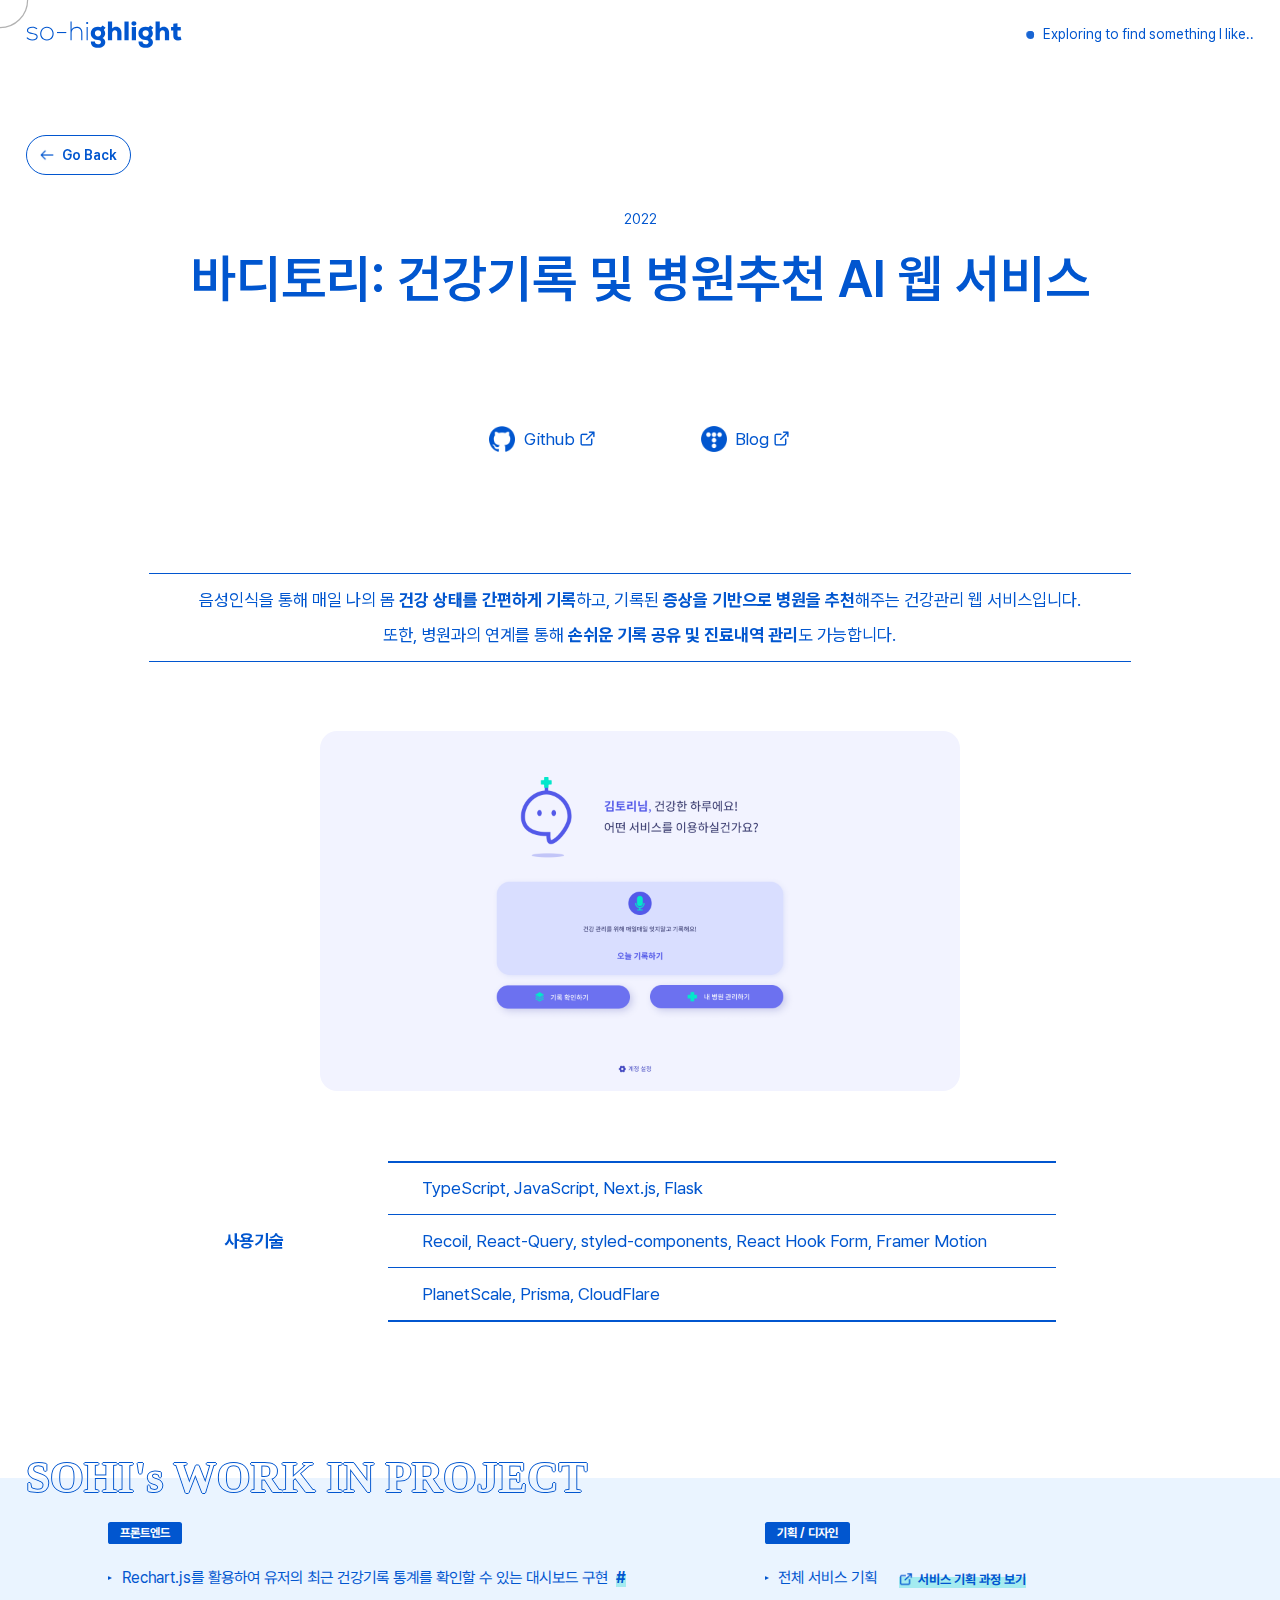
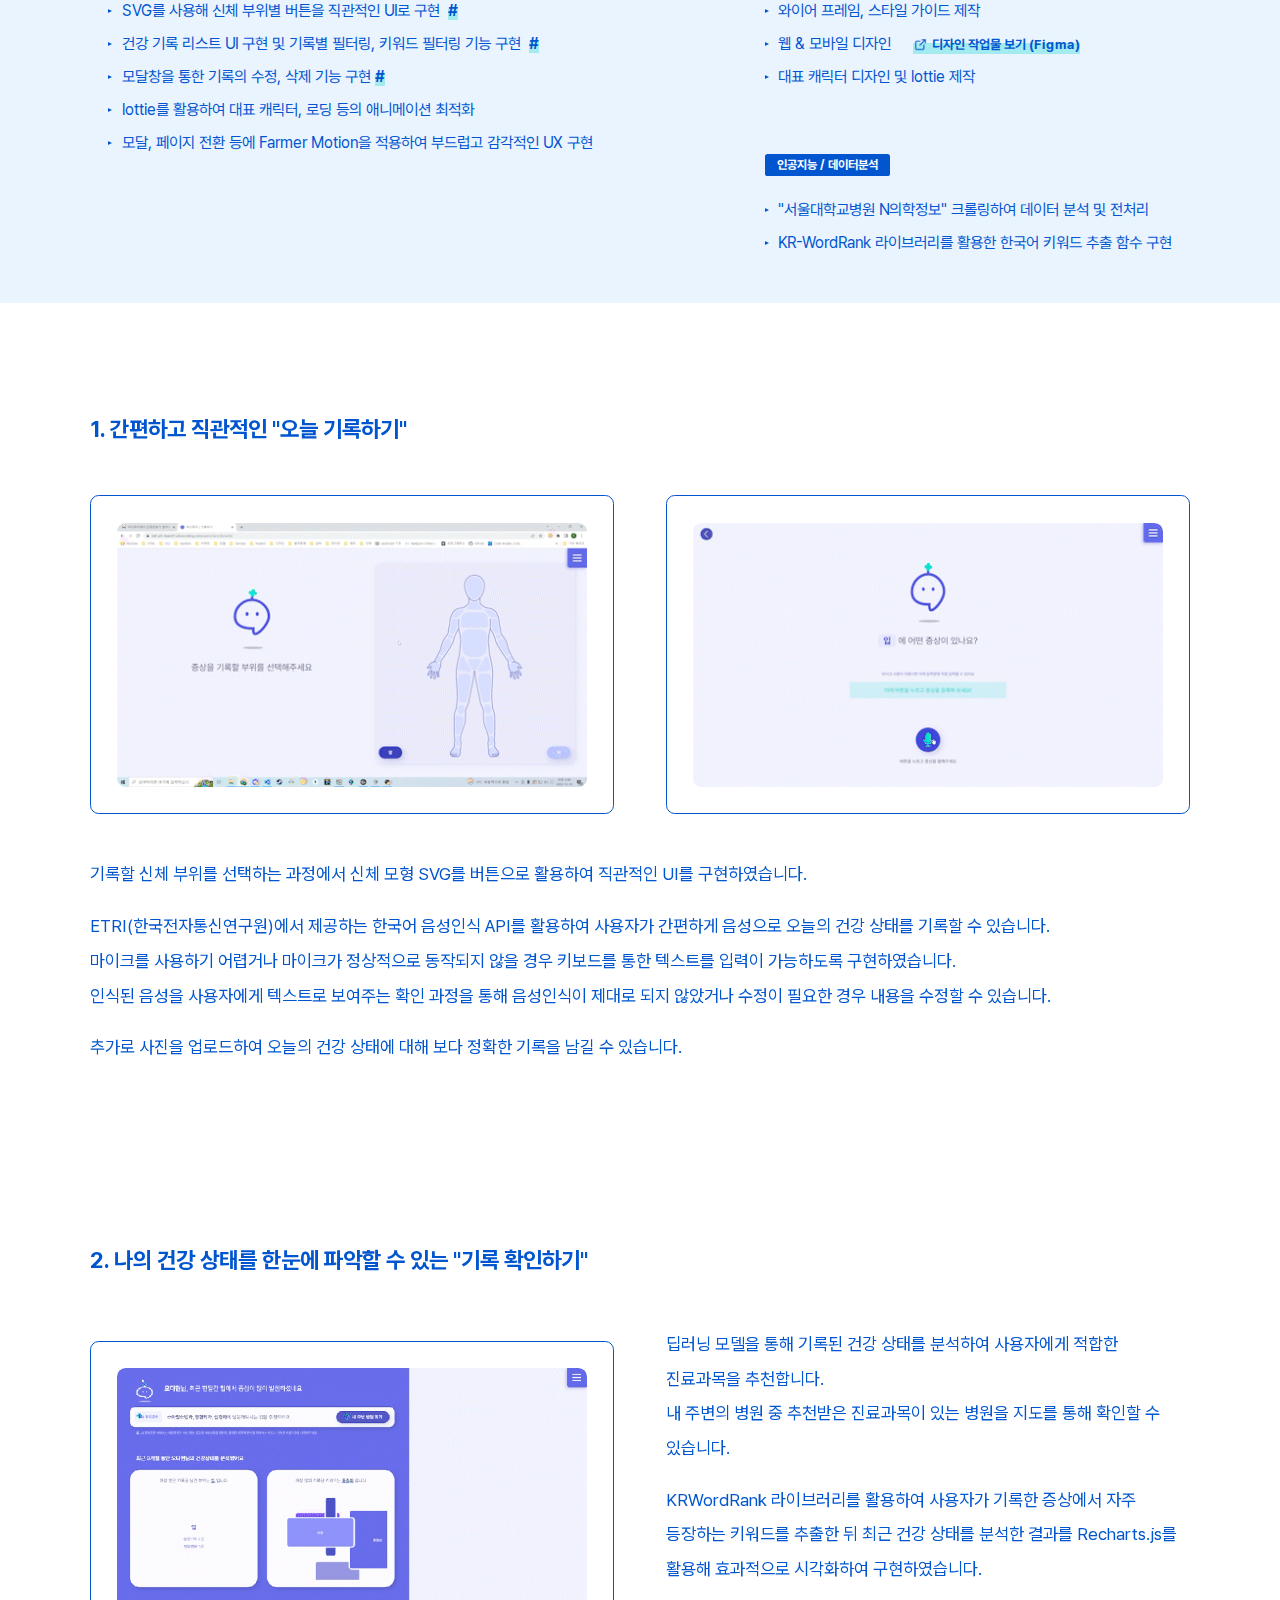
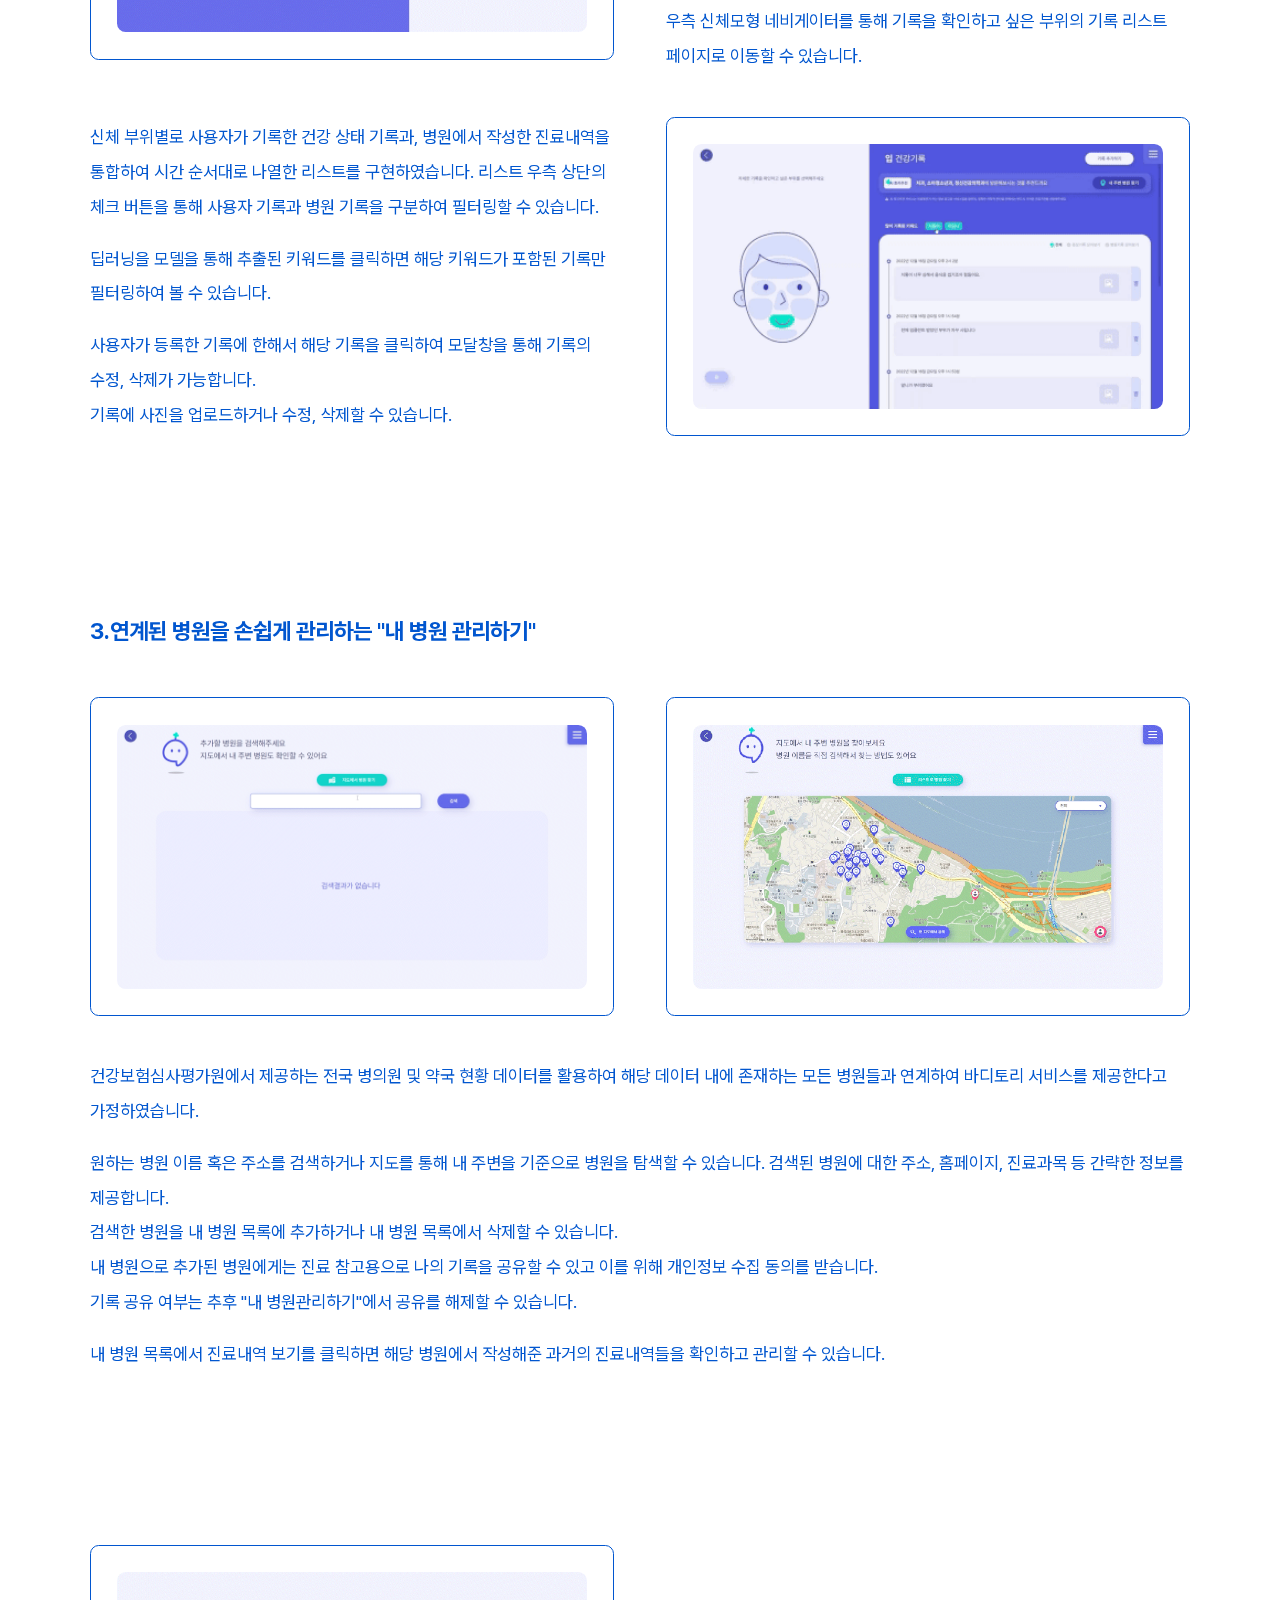
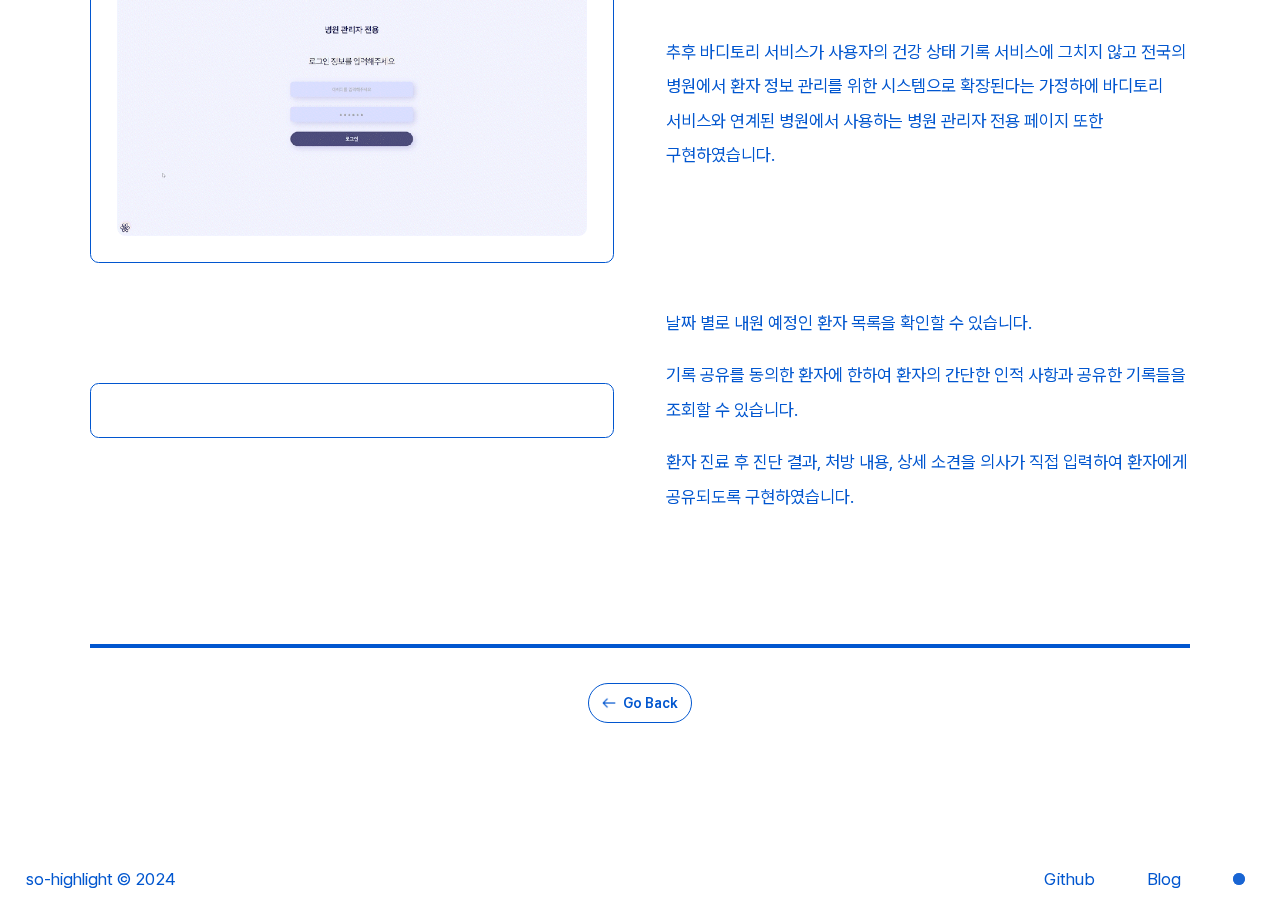
==== commit 95ffe558: "FIX : 잘못된 링크 수정" ====
--- a/pages/toyproject/toy_1_bodytory.html
+++ b/pages/toyproject/toy_1_bodytory.html
@@ -27,7 +27,7 @@
     <header id="header">
       <div class="header-inner">
         <h1 class="logo">
-          <a href="https://hihisohi.github.io/portfolio2024/"><span class="screen-out">so-highlight</span></a>
+          <a href="https://wishhii.github.io/portfolio2024/"><span class="screen-out">so-highlight</span></a>
         </h1>
         <div class="floating-text">
           <span class="light-dot"></span>
@@ -45,7 +45,7 @@
           <div class="period">2022</div>
           <div class="title">바디토리: 건강기록 및 병원추천 AI 웹 서비스</div>
           <div class="link">
-            <a href="https://github.com/hihisohi/bodytory" target="_blank"
+            <a href="https://github.com/wishhii/bodytory" target="_blank"
               ><span class="icon icon-github"></span>Github</a
             >
             <a
@@ -315,7 +315,7 @@
       <div class="footer-inner">
         <div class="copyright">so-highlight &copy; 2024</div>
         <div class="links">
-          <a href="https://github.com/hihisohi" target="_blank">Github</a>
+          <a href="https://github.com/wishhii" target="_blank">Github</a>
           <a href="https://limelbe.tistory.com/" target="_blank">Blog</a>
           <span class="light-dot"></span>
         </div>
--- a/assets/css/common.css
+++ b/assets/css/common.css
@@ -1,469 +1,468 @@
 :root {
-    --color-main: #0156cf;
-    --color-selection: #a4ebf0;
-    --color-default: #0c1219;
-    --color-white: #ffffff;
+  --color-main: #0156cf;
+  --color-selection: #a4ebf0;
+  --color-default: #0c1219;
+  --color-white: #ffffff;
 }
 
 * {
-    box-sizing: border-box;
+  box-sizing: border-box;
 }
 
 html {
-    /* font-size: 62.5%; */
-    font-size: 0.52084vw; /* 10px */
+  /* font-size: 62.5%; */
+  font-size: 0.52084vw; /* 10px */
 }
 
 body {
-    font-family: "Pretendard Variable", -apple-system, BlinkMacSystemFont, "Malgun Gothic", "맑은 고딕", helvetica,
-        "Apple SD Gothic Neo", sans-serif;
-    font-size: 1.6rem;
-    font-weight: 400;
-    color: var(--color-main);
+  font-family: "Pretendard Variable", -apple-system, BlinkMacSystemFont, "Malgun Gothic", "맑은 고딕", helvetica,
+    "Apple SD Gothic Neo", sans-serif;
+  font-size: 1.6rem;
+  font-weight: 400;
+  color: var(--color-main);
 }
 
 /* scrollbar */
 html::-webkit-scrollbar {
-    width: 0.8rem;
+  width: 0.8rem;
 }
 html::-webkit-scrollbar-track {
-    background: #f8f8f8;
+  background: #f8f8f8;
 }
 html::-webkit-scrollbar-thumb {
-    background: var(--color-main);
+  background: var(--color-main);
 }
 html::-webkit-scrollbar-thumb:hover {
-    background: #0043a1;
+  background: #0043a1;
 }
 
 ::selection {
-    background: var(--color-selection);
+  background: var(--color-selection);
 }
 
 a:hover,
 a:link,
 a:visited,
 a:active {
-    text-decoration: none;
-    color: inherit;
-    cursor: pointer;
+  text-decoration: none;
+  color: inherit;
+  cursor: pointer;
 }
 
 img {
-    display: block;
-    max-width: 100%;
+  display: block;
+  max-width: 100%;
 }
 
 button {
-    -webkit-appearance: none;
-    border-radius: 0;
-    text-align: inherit;
-    background: none;
-    box-shadow: none;
-    padding: 0;
-    cursor: pointer;
-    border: none;
-    color: inherit;
-    font: inherit;
+  -webkit-appearance: none;
+  border-radius: 0;
+  text-align: inherit;
+  background: none;
+  box-shadow: none;
+  padding: 0;
+  cursor: pointer;
+  border: none;
+  color: inherit;
+  font: inherit;
 }
 
 /* lenis css */
 html.lenis,
 html.lenis body {
-    height: auto;
+  height: auto;
 }
 
 .lenis.lenis-smooth {
-    scroll-behavior: auto !important;
+  scroll-behavior: auto !important;
 }
 
 .lenis.lenis-smooth [data-lenis-prevent] {
-    overscroll-behavior: contain;
+  overscroll-behavior: contain;
 }
 
 .lenis.lenis-stopped {
-    overflow: hidden;
+  overflow: hidden;
 }
 
 .lenis.lenis-smooth iframe {
-    pointer-events: none;
+  pointer-events: none;
 }
 
 /* common class */
 .screen-out {
-    position: absolute;
-    font-size: 1px;
-    color: transparent;
-    line-height: 0;
-    clip: rect(0, 0, 0, 0);
-    width: 1px;
-    height: 1px;
-    padding: 0;
-    margin: -1px;
-    border: 0;
-    overflow: hidden;
+  position: absolute;
+  font-size: 1px;
+  color: transparent;
+  line-height: 0;
+  clip: rect(0, 0, 0, 0);
+  width: 1px;
+  height: 1px;
+  padding: 0;
+  margin: -1px;
+  border: 0;
+  overflow: hidden;
 }
 
 .inner-h30 {
-    padding: 0 3rem;
+  padding: 0 3rem;
 }
 
 .flex {
-    display: flex;
+  display: flex;
 }
 
 .flex-column {
-    display: flex;
-    flex-direction: column;
+  flex-direction: column;
 }
 
 .flex-center {
-    justify-content: center;
-    align-items: center;
+  justify-content: center;
+  align-items: center;
 }
 
 .mb-2 {
-    margin-bottom: 2rem;
+  margin-bottom: 2rem;
 }
 
 .mb-10 {
-    margin-bottom: 10rem;
+  margin-bottom: 10rem;
 }
 
 .mb-20 {
-    margin-bottom: 20rem;
+  margin-bottom: 20rem;
 }
 
 .fw-700 {
-    font-weight: 700;
+  font-weight: 700;
 }
 
 .grid-4 {
 }
 
 .grid-4 .grid-row {
-    display: flex;
-    align-items: center;
+  display: flex;
+  align-items: center;
 }
 
 .grid-4 .col {
 }
 
 .grid-4 .col.col-1 {
-    width: 25%;
+  width: 25%;
 }
 
 .grid-4 .col.col-2 {
-    width: 50%;
+  width: 50%;
 }
 
 .grid-4 .col.col-3 {
-    width: 75%;
+  width: 75%;
 }
 .grid-4 .col.col-4 {
-    width: 100%;
+  width: 100%;
 }
 
 .fullscreen-container {
-    position: relative;
-    width: 100%;
-    height: 100vh;
-    overflow: hidden;
+  position: relative;
+  width: 100%;
+  height: 100vh;
+  overflow: hidden;
 }
 
 .sticky-element {
-    position: sticky;
-    top: 0;
-    left: 0;
+  position: sticky;
+  top: 0;
+  left: 0;
 }
 
 .light-dot {
-    position: relative;
-    display: inline-block;
-    width: 0.9rem;
-    height: 0.9rem;
-    background: var(--color-main);
-    margin-right: 1rem;
-    border-radius: 50%;
-    opacity: 0.9;
+  position: relative;
+  display: inline-block;
+  width: 0.9rem;
+  height: 0.9rem;
+  background: var(--color-main);
+  margin-right: 1rem;
+  border-radius: 50%;
+  opacity: 0.9;
 }
 
 .light-dot:before,
 .light-dot:after {
-    content: "";
-    position: absolute;
-    top: 50%;
-    left: 50%;
-    width: 100%;
-    height: 100%;
-    background: var(--color-main);
+  content: "";
+  position: absolute;
+  top: 50%;
+  left: 50%;
+  width: 100%;
+  height: 100%;
+  background: var(--color-main);
+  opacity: 0.55;
+  border-radius: 50%;
+  transform: translate(-50%, -50%) scale(1);
+  animation: lightDotAni 2.5s infinite;
+}
+
+.light-dot:after {
+  animation-delay: 2s;
+}
+
+@keyframes lightDotAni {
+  0% {
     opacity: 0.55;
-    border-radius: 50%;
     transform: translate(-50%, -50%) scale(1);
-    animation: lightDotAni 2.5s infinite;
-}
-
-.light-dot:after {
-    animation-delay: 2s;
-}
-
-@keyframes lightDotAni {
-    0% {
-        opacity: 0.55;
-        transform: translate(-50%, -50%) scale(1);
-    }
-    70% {
-        opacity: 0;
-        transform: translate(-50%, -50%) scale(2.2);
-    }
-    100% {
-        opacity: 0;
-        transform: translate(-50%, -50%) scale(2.2);
-    }
+  }
+  70% {
+    opacity: 0;
+    transform: translate(-50%, -50%) scale(2.2);
+  }
+  100% {
+    opacity: 0;
+    transform: translate(-50%, -50%) scale(2.2);
+  }
 }
 
 @media screen and (max-width: 1919px) {
-    html {
-        font-size: calc(6px + 0.2084vw); /* 10px */
-    }
+  html {
+    font-size: calc(6px + 0.2084vw); /* 10px */
+  }
 }
 
 .btn-goback {
-    position: relative;
-
-    display: inline-block;
-
-    font-size: 1.6rem;
-    font-weight: 600;
-    line-height: 1.5;
-
-    border: 1px solid var(--color-main);
-    border-radius: 4rem;
-    padding: 1rem 1.5rem;
-
-    overflow: hidden;
+  position: relative;
+
+  display: inline-block;
+
+  font-size: 1.6rem;
+  font-weight: 600;
+  line-height: 1.5;
+
+  border: 1px solid var(--color-main);
+  border-radius: 4rem;
+  padding: 1rem 1.5rem;
+
+  overflow: hidden;
 }
 
 .btn-goback::before,
 .btn-goback::after {
-    content: "";
-    position: absolute;
-    top: 0;
-    left: 0;
-    width: 100%;
-    height: 100%;
-    background: var(--color-white);
+  content: "";
+  position: absolute;
+  top: 0;
+  left: 0;
+  width: 100%;
+  height: 100%;
+  background: var(--color-white);
 }
 
 .btn-goback::before {
-    width: 105%;
+  width: 105%;
+  transform: translate3d(100%, 0, 0);
+}
+
+.btn-goback::after {
+  width: 105%;
+  transform: translate3d(-100%, 0, 0);
+  transition: transform 0.3s cubic-bezier(0.7, 0, 0.2, 1);
+}
+
+.btn-goback > span {
+  position: relative;
+  z-index: 1;
+  display: block;
+  overflow: hidden;
+  mix-blend-mode: difference;
+}
+
+.btn-goback > span > span {
+  display: inline-block;
+  padding-left: 2.5rem;
+  background: url("../images/icon_back.png") no-repeat 0 50% / 1em;
+}
+
+.btn-goback:hover::before {
+  transform: translate3d(0, 0, 0);
+  transition: transform 0.3s cubic-bezier(0.7, 0, 0.2, 1);
+}
+
+.btn-goback:hover::after {
+  transform: translate3d(0, 0, 0);
+  transition: transform 0.01s 0.3s cubic-bezier(0.7, 0, 0.2, 1);
+}
+
+.btn-goback:hover > span > span {
+  animation: MoveLeftInitial 0.1s forwards, MoveLeftEnd 0.3s forwards 0.2s;
+}
+
+@keyframes MoveLeftInitial {
+  100% {
+    transform: translate3d(-105%, 0, 0);
+  }
+}
+
+@keyframes MoveLeftEnd {
+  0% {
     transform: translate3d(100%, 0, 0);
-}
-
-.btn-goback::after {
-    width: 105%;
-    transform: translate3d(-100%, 0, 0);
-    transition: transform 0.3s cubic-bezier(0.7, 0, 0.2, 1);
-}
-
-.btn-goback > span {
-    position: relative;
-    z-index: 1;
-    display: block;
-    overflow: hidden;
-    mix-blend-mode: difference;
-}
-
-.btn-goback > span > span {
-    display: inline-block;
-    padding-left: 2.5rem;
-    background: url("../images/icon_back.png") no-repeat 0 50% / 1em;
-}
-
-.btn-goback:hover::before {
+  }
+  100% {
     transform: translate3d(0, 0, 0);
-    transition: transform 0.3s cubic-bezier(0.7, 0, 0.2, 1);
-}
-
-.btn-goback:hover::after {
-    transform: translate3d(0, 0, 0);
-    transition: transform 0.01s 0.3s cubic-bezier(0.7, 0, 0.2, 1);
-}
-
-.btn-goback:hover > span > span {
-    animation: MoveLeftInitial 0.1s forwards, MoveLeftEnd 0.3s forwards 0.2s;
-}
-
-@keyframes MoveLeftInitial {
-    100% {
-        transform: translate3d(-105%, 0, 0);
-    }
-}
-
-@keyframes MoveLeftEnd {
-    0% {
-        transform: translate3d(100%, 0, 0);
-    }
-    100% {
-        transform: translate3d(0, 0, 0);
-    }
+  }
 }
 
 .icon {
-    background-repeat: no-repeat;
-    background-position: 50% 50%;
-    background-size: contain;
+  background-repeat: no-repeat;
+  background-position: 50% 50%;
+  background-size: contain;
 }
 
 .icon-github {
-    background-image: url("../images/icon_github.png");
+  background-image: url("../images/icon_github.png");
 }
 
 .icon-blog {
-    background-image: url("../images/icon_blog.png");
+  background-image: url("../images/icon_blog.png");
 }
 
 .icon-site {
-    background-image: url("../images/icon_site.png");
+  background-image: url("../images/icon_site.png");
 }
 
 .icon-link {
-    background-image: url("../images/icon_link.png");
+  background-image: url("../images/icon_link.png");
 }
 
 /*
 * header 
 */
 #header {
-    position: fixed;
-    top: 0;
-    left: 0;
-    width: 100%;
-    z-index: 1000;
-    mix-blend-mode: color-burn;
-    pointer-events: none;
+  position: fixed;
+  top: 0;
+  left: 0;
+  width: 100%;
+  z-index: 1000;
+  mix-blend-mode: color-burn;
+  pointer-events: none;
 }
 
 #header .header-inner {
-    padding: 2rem 3rem;
-    display: flex;
-    justify-content: space-between;
-    align-items: center;
+  padding: 2rem 3rem;
+  display: flex;
+  justify-content: space-between;
+  align-items: center;
 }
 
 #header .logo {
-    mix-blend-mode: difference;
-    width: 18rem;
-    height: 4rem;
-
-    background-image: url("../images/logo.svg");
-    background-repeat: no-repeat;
-    background-size: contain;
-    background-position: 50% 50%;
-
-    transform: translate(0, 0);
-    transition: all 0.3s;
-
-    pointer-events: initial;
+  mix-blend-mode: difference;
+  width: 18rem;
+  height: 4rem;
+
+  background-image: url("../images/logo.svg");
+  background-repeat: no-repeat;
+  background-size: contain;
+  background-position: 50% 50%;
+
+  transform: translate(0, 0);
+  transition: all 0.3s;
+
+  pointer-events: initial;
 }
 
 #header .logo a {
-    display: block;
-    width: 100%;
-    height: 100%;
+  display: block;
+  width: 100%;
+  height: 100%;
 }
 
 #header .menu {
-    display: flex;
+  display: flex;
 }
 
 #header .menu a {
-    font-size: 1.8rem;
-    font-weight: 600;
-    padding: 0.5rem;
-    margin: 0 1rem;
+  font-size: 1.8rem;
+  font-weight: 600;
+  padding: 0.5rem;
+  margin: 0 1rem;
 }
 
 #header .floating-text {
-    display: flex;
-    align-items: center;
+  display: flex;
+  align-items: center;
 }
 
 #header.hide .logo {
-    transform: translate(0, -10%);
-    opacity: 0;
-    pointer-events: none;
+  transform: translate(0, -10%);
+  opacity: 0;
+  pointer-events: none;
 }
 
 /*
 * footer 
 */
 #footer {
-    height: 6rem;
+  height: 6rem;
 }
 
 #footer .footer-inner {
-    height: 100%;
-    padding: 0 3rem;
-    display: flex;
-    justify-content: space-between;
-    align-items: center;
-    font-size: 2rem;
+  height: 100%;
+  padding: 0 3rem;
+  display: flex;
+  justify-content: space-between;
+  align-items: center;
+  font-size: 2rem;
 }
 
 #footer .links {
-    display: flex;
-    justify-content: flex-end;
-    align-items: center;
+  display: flex;
+  justify-content: flex-end;
+  align-items: center;
 }
 
 #footer .links a {
-    margin-right: 6rem;
+  margin-right: 6rem;
 }
 
 #footer .light-dot {
-    width: 1.4rem;
-    height: 1.4rem;
+  width: 1.4rem;
+  height: 1.4rem;
 }
 
 /* cursor */
 .cursor,
 .cursor-bd {
-    display: none;
+  display: none;
 }
 
 @media (any-pointer: fine) {
-    .cursor {
-        display: block;
-
-        position: fixed;
-        z-index: 10000;
-
-        width: var(--size);
-        height: var(--size);
-
-        background: rgba(1, 86, 207, 1);
-        border-radius: 50%;
-        mix-blend-mode: difference;
-
-        pointer-events: none;
-    }
-
-    .cursor-bd {
-        display: block;
-
-        position: fixed;
-        top: 0;
-        left: 0;
-        z-index: 10000;
-
-        width: var(--size);
-        height: var(--size);
-
-        background-image: url("data:image/svg+xml,%3Csvg width='50' height='50' viewBox='0 0 50 50' fill='none' xmlns='http://www.w3.org/2000/svg'%3E%3Ccircle cx='25' cy='25' r='23' stroke='rgb(100, 100, 100, 0.5)' stroke-width='1'/%3E%3C/svg%3E%0A");
-        background-size: cover;
-        mix-blend-mode: difference;
-
-        pointer-events: none;
-    }
-}
+  .cursor {
+    display: block;
+
+    position: fixed;
+    z-index: 10000;
+
+    width: var(--size);
+    height: var(--size);
+
+    background: rgba(1, 86, 207, 1);
+    border-radius: 50%;
+    mix-blend-mode: difference;
+
+    pointer-events: none;
+  }
+
+  .cursor-bd {
+    display: block;
+
+    position: fixed;
+    top: 0;
+    left: 0;
+    z-index: 10000;
+
+    width: var(--size);
+    height: var(--size);
+
+    background-image: url("data:image/svg+xml,%3Csvg width='50' height='50' viewBox='0 0 50 50' fill='none' xmlns='http://www.w3.org/2000/svg'%3E%3Ccircle cx='25' cy='25' r='23' stroke='rgb(100, 100, 100, 0.5)' stroke-width='1'/%3E%3C/svg%3E%0A");
+    background-size: cover;
+    mix-blend-mode: difference;
+
+    pointer-events: none;
+  }
+}
--- a/assets/css/style.css
+++ b/assets/css/style.css
@@ -1,215 +1,211 @@
 /* 
 * sect__main 
 */
-#sect__main {
-}
-
-#sect__main .area {
-    width: 50%;
-    height: 100%;
-}
-
-#sect__main .area.area-left {
-    display: flex;
-    flex-direction: column;
-    justify-content: flex-end;
-
-    padding-bottom: 14rem;
-    padding-left: 3rem;
+#sect__main .fullscreen-container {
+  justify-content: space-between;
+}
+
+#sect__main .main-top .wave-box {
+  position: relative;
+
+  width: calc(50% - 6rem);
+  height: 40rem;
+  margin: 12rem 0 0 auto;
+}
+
+#sect__main .main-top .wave-box .wave-effect {
+  width: 100%;
+  height: 100%;
+  overflow: hidden;
+}
+
+#sect__main .main-top .wave-box .img-wave {
+  width: 100%;
+  height: 100%;
+  background: url(../images/wave_bg.jpg) no-repeat 50% 50% / cover;
+}
+
+#sect__main .main-top .wave-box .img-wave div {
+  position: absolute;
+  top: 0;
+  left: 0;
+
+  width: 100%;
+  height: 100%;
+  background-image: url("../images/wave_bg.jpg");
+  background-repeat: no-repeat;
+  background-size: 120%;
+
+  opacity: 1;
+  animation: waveFade 12.5s linear infinite;
+}
+
+#sect__main .main-top .wave-box .img-wave div:nth-child(5) {
+  background-position: 50% 50%;
+  animation-delay: 0s;
+}
+
+#sect__main .main-top .wave-box .img-wave div:nth-child(4) {
+  background-position: 40% 55%;
+  animation-delay: 2.5s;
+}
+
+#sect__main .main-top .wave-box .img-wave div:nth-child(3) {
+  background-position: 35% 65%;
+  animation-delay: 5s;
+}
+
+#sect__main .main-top .wave-box .img-wave div:nth-child(2) {
+  background-position: 45% 50%;
+  animation-delay: 7.5s;
+}
+
+#sect__main .main-top .wave-box .img-wave div:nth-child(1) {
+  background-position: 55% 40%;
+  animation-delay: 10s;
+}
+
+@keyframes waveFade {
+  0% {
+    opacity: 1;
+  }
+  20% {
+    opacity: 0;
+  }
+  40% {
+    opacity: 0;
+  }
+  60% {
+    opacity: 0;
+  }
+  80% {
+    opacity: 0;
+  }
+  100% {
+    opacity: 1;
+  }
+}
+
+#sect__main .main-top .wave-box .marquee {
+  position: absolute;
+  top: 0;
+  left: 0;
+
+  width: 40rem;
+
+  overflow: hidden;
+
+  transform-origin: 0 0;
+  transform: rotate(90deg) translate(0, 50%);
+
+  --count: 3; /* .marquee-inner span 의 갯수*/
+  --offset: calc(100% / var(--count));
+  --move-initial: calc(calc(-1 * var(--offset)) + var(--offset));
+  --move-final: calc(calc(-1 * var(--offset) * var(--count)) + var(--offset));
+}
+
+#sect__main .main-top .wave-box .marquee .marquee-inner {
+  position: relative;
+
+  display: flex;
+
+  width: fit-content;
+
+  transform: translate3d(var(--move-initial), 0, 0);
+  transition: opacity 0.1s;
+  animation: marquee 9s linear infinite;
+}
+
+#sect__main .main-top .wave-box .marquee .marquee-inner span {
+  font-family: "Nexa";
+  font-size: 1.8rem;
+  font-weight: 200;
+
+  white-space: nowrap;
+  padding: 0 1rem;
+}
+
+@keyframes marquee {
+  0% {
+    transform: translate3d(var(--move-initial), 0, 0);
+  }
+  100% {
+    transform: translate3d(var(--move-final), 0, 0);
+  }
+}
+
+#sect__main .main-bottom {
+  display: flex;
+  flex-direction: column;
+  justify-content: flex-end;
+
+  padding-bottom: 14rem;
 }
 
 #sect__main .main-title strong {
-    position: relative;
-    font-weight: 700;
-    color: transparent;
-
-    animation: colorIn 0.4s ease-in-out 0.4s 1 alternate both;
+  position: relative;
+  font-weight: 700;
+  color: transparent;
+
+  animation: colorIn 0.4s ease-in-out 0.4s 1 alternate both;
 }
 
 #sect__main .main-title strong::after {
-    content: "";
-    position: absolute;
-    top: 0;
+  content: "";
+  position: absolute;
+  top: 0;
+  left: 0;
+  right: 100%;
+  bottom: 0;
+  background: var(--color-selection);
+
+  animation: moveRight 0.8s ease-in-out 0s 1 alternate both;
+}
+
+#sect__main .main-title strong.delay-1 {
+  animation-delay: 0.8s;
+}
+#sect__main .main-title strong.delay-1::after {
+  animation-delay: 0.4s;
+}
+
+@keyframes moveRight {
+  0% {
     left: 0;
     right: 100%;
-    bottom: 0;
-    background: var(--color-selection);
-
-    animation: moveRight 0.8s ease-in-out 0s 1 alternate both;
-}
-
-#sect__main .main-title strong.delay-1 {
-    animation-delay: 0.8s;
-}
-#sect__main .main-title strong.delay-1::after {
-    animation-delay: 0.4s;
-}
-
-@keyframes moveRight {
-    0% {
-        left: 0;
-        right: 100%;
-    }
-    40% {
-        left: 0;
-        right: 0;
-    }
-    50% {
-        left: 0;
-        right: 0;
-    }
-    100% {
-        left: 100%;
-        right: 0;
-    }
+  }
+  40% {
+    left: 0;
+    right: 0;
+  }
+  50% {
+    left: 0;
+    right: 0;
+  }
+  100% {
+    left: 100%;
+    right: 0;
+  }
 }
 
 @keyframes colorIn {
-    100% {
-        color: var(--color-main);
-    }
+  100% {
+    color: var(--color-main);
+  }
 }
 
 #sect__main .main-title .tit {
-    font-family: "Nexa";
-    font-weight: 200;
-    font-size: 14rem;
-
-    margin-bottom: 6rem;
+  font-family: "Nexa";
+  font-weight: 200;
+  font-size: 14rem;
+
+  margin-bottom: 6rem;
 }
 
 #sect__main .main-title .sub-tit {
-    font-size: 3rem;
-    text-align: right;
-}
-
-#sect__main .area.area-right .wave-box {
-    position: relative;
-
-    width: calc(100% - 6rem);
-    height: 40rem;
-    margin: 12rem 0 0 auto;
-}
-
-#sect__main .area.area-right .wave-box .wave-effect {
-    width: 100%;
-    height: 100%;
-    overflow: hidden;
-}
-
-#sect__main .area.area-right .wave-box .img-wave {
-    width: 100%;
-    height: 100%;
-    background: url(../images/wave_bg.jpg) no-repeat 50% 50% / cover;
-}
-
-#sect__main .area.area-right .wave-box .img-wave div {
-    position: absolute;
-    top: 0;
-    left: 0;
-
-    width: 100%;
-    height: 100%;
-    background-image: url("../images/wave_bg.jpg");
-    background-repeat: no-repeat;
-    background-size: 120%;
-
-    opacity: 1;
-    animation: waveFade 12.5s linear infinite;
-}
-
-#sect__main .area.area-right .wave-box .img-wave div:nth-child(5) {
-    background-position: 50% 50%;
-    animation-delay: 0s;
-}
-
-#sect__main .area.area-right .wave-box .img-wave div:nth-child(4) {
-    background-position: 40% 55%;
-    animation-delay: 2.5s;
-}
-
-#sect__main .area.area-right .wave-box .img-wave div:nth-child(3) {
-    background-position: 35% 65%;
-    animation-delay: 5s;
-}
-
-#sect__main .area.area-right .wave-box .img-wave div:nth-child(2) {
-    background-position: 45% 50%;
-    animation-delay: 7.5s;
-}
-
-#sect__main .area.area-right .wave-box .img-wave div:nth-child(1) {
-    background-position: 55% 40%;
-    animation-delay: 10s;
-}
-
-@keyframes waveFade {
-    0% {
-        opacity: 1;
-    }
-    20% {
-        opacity: 0;
-    }
-    40% {
-        opacity: 0;
-    }
-    60% {
-        opacity: 0;
-    }
-    80% {
-        opacity: 0;
-    }
-    100% {
-        opacity: 1;
-    }
-}
-
-#sect__main .area.area-right .wave-box .marquee {
-    position: absolute;
-    top: 0;
-    left: 0;
-
-    width: 40rem;
-
-    overflow: hidden;
-
-    transform-origin: 0 0;
-    transform: rotate(90deg) translate(0, 50%);
-
-    --count: 3; /* .marquee-inner span 의 갯수*/
-    --offset: calc(100% / var(--count));
-    --move-initial: calc(calc(-1 * var(--offset)) + var(--offset));
-    --move-final: calc(calc(-1 * var(--offset) * var(--count)) + var(--offset));
-}
-
-#sect__main .area.area-right .wave-box .marquee .marquee-inner {
-    position: relative;
-
-    display: flex;
-
-    width: fit-content;
-
-    transform: translate3d(var(--move-initial), 0, 0);
-    transition: opacity 0.1s;
-    animation: marquee 9s linear infinite;
-}
-
-#sect__main .area.area-right .wave-box .marquee .marquee-inner span {
-    font-family: "Nexa";
-    font-size: 1.8rem;
-    font-weight: 200;
-
-    white-space: nowrap;
-    padding: 0 1rem;
-}
-
-@keyframes marquee {
-    0% {
-        transform: translate3d(var(--move-initial), 0, 0);
-    }
-    100% {
-        transform: translate3d(var(--move-final), 0, 0);
-    }
+  font-size: 3rem;
+
+  padding-left: 20em;
 }
 
 /* 
@@ -219,935 +215,1020 @@
 }
 
 #sect__intro .intro-container {
-    display: flex;
-    align-items: center;
-
-    padding-top: 10rem;
+  display: flex;
+  align-items: center;
+
+  padding-top: 10rem;
 }
 
 #sect__intro .intro-img-box {
-    width: 45%;
-    padding: 4%;
-
-    display: grid;
-    grid-template-columns: repeat(3, 1fr);
+  width: 45%;
+  padding: 4%;
+
+  display: grid;
+  grid-template-columns: repeat(3, 1fr);
 }
 
 #sect__intro .intro-img-box > div {
-    padding-top: 100%;
-    background-repeat: no-repeat;
-    background-position: 50% 50%;
-    background-size: 80%;
+  padding-top: 100%;
+  background-repeat: no-repeat;
+  background-position: 50% 50%;
+  background-size: 80%;
 }
 
 #sect__intro .intro-img-box > div {
-    border-top: 1px solid var(--color-main);
+  border-top: 1px solid var(--color-main);
 }
 
 #sect__intro .intro-img-box > div:nth-child(1),
 #sect__intro .intro-img-box > div:nth-child(2),
 #sect__intro .intro-img-box > div:nth-child(3) {
-    border-top: none;
+  border-top: none;
 }
 
 #sect__intro .intro-img-box > div {
-    border-left: 1px solid #e8e8f6;
+  border-left: 1px solid #e8e8f6;
 }
 
 #sect__intro .intro-img-box > div:nth-child(3n + 1) {
-    border-left: none;
+  border-left: none;
 }
 
 #sect__intro .intro-text-box {
-    width: 55%;
-    padding-left: 8%;
+  width: 55%;
+  padding-left: 8%;
 }
 
 #sect__intro .intro-text-box > div {
-    font-size: 2rem;
-    line-height: 1.5;
-
-    display: flex;
-    flex-direction: column;
-    align-items: flex-start;
+  font-size: 2rem;
+  line-height: 1.5;
+
+  display: flex;
+  flex-direction: column;
+  align-items: flex-start;
 }
 
 #sect__intro .intro-text-box > div + div {
-    margin-top: 10rem;
+  margin-top: 10rem;
 }
 
 #sect__intro .intro-text-box > div p {
-    position: relative;
-    padding: 1.5rem 0;
+  position: relative;
+  padding: 1.5rem 0;
 }
 
 #sect__intro .intro-text-box > div p:before {
-    content: "";
-    position: absolute;
-    bottom: 1.5rem;
-    left: 0;
-    z-index: -1;
-
-    width: 0;
-    height: 1.2rem;
-    background: var(--color-selection);
-    opacity: 0;
-
-    transition: all 0.3s ease;
+  content: "";
+  position: absolute;
+  bottom: 1.5rem;
+  left: 0;
+  z-index: -1;
+
+  width: 0;
+  height: 1.2rem;
+  background: var(--color-selection);
+  opacity: 0;
+
+  transition: all 0.3s ease;
 }
 
 #sect__intro .intro-text-box > div p:hover:before {
-    width: 100%;
-    opacity: 1;
+  width: 100%;
+  opacity: 1;
 }
 
 /* 
 * sect__works
 */
 #sect__works {
-    padding-top: 20rem;
-    margin-bottom: 12rem;
+  padding-top: 20rem;
+  margin-bottom: 12rem;
 }
 #sect__works h3 {
-    font-size: 8rem;
-    font-weight: 900;
-
-    margin-bottom: 8rem;
+  font-size: 8rem;
+  font-weight: 900;
+
+  margin-bottom: 8rem;
 }
 
 #sect__works .works-list {
-    display: flex;
-    flex-wrap: wrap;
+  display: flex;
+  flex-wrap: wrap;
 }
 
 #sect__works .works-list .work-box {
-    position: relative;
-
-    width: 50%;
-    margin-top: -2px;
+  position: relative;
+
+  width: 50%;
+  margin-top: -2px;
 }
 
 #sect__works .works-list .work-box a {
-    display: block;
-    width: 100%;
-    height: 100%;
-    padding: 5rem 6rem 2rem;
+  display: block;
+  width: 100%;
+  height: 100%;
+  padding: 5rem 6rem 2rem;
 }
 
 #sect__works .works-list .work-box a .tit {
-    font-size: 2.6rem;
-    font-weight: 700;
-
-    margin-bottom: 1rem;
+  font-size: 2.6rem;
+  font-weight: 700;
+
+  margin-bottom: 1rem;
 }
 #sect__works .works-list .work-box a .use {
-    font-size: 2.2rem;
+  font-size: 2.2rem;
 }
 
 #sect__works .works-list .work-box a .at {
-    font-size: 1.8rem;
-    text-align: center;
-
-    margin-top: 12rem;
+  font-size: 1.8rem;
+  text-align: center;
+
+  margin-top: 12rem;
 }
 
 #sect__works .works-list .work-box a .tit span,
 #sect__works .works-list .work-box a .use span,
 #sect__works .works-list .work-box a .at span {
-    white-space: nowrap;
-    text-overflow: ellipsis;
-    overflow: hidden;
+  white-space: nowrap;
+  text-overflow: ellipsis;
+  overflow: hidden;
 }
 
 #sect__works .works-list .work-box .lines {
-    position: absolute;
-    top: 0;
-    left: 0;
-    z-index: -1;
-
-    width: 100%;
-    height: 100%;
+  position: absolute;
+  top: 0;
+  left: 0;
+  z-index: -1;
+
+  width: 100%;
+  height: 100%;
 }
 
 #sect__works .works-list .work-box .lines > div {
-    position: absolute;
-    background: #cae3ff;
+  position: absolute;
+  background: #cae3ff;
 }
 
 #sect__works .works-list .work-box .lines > div.line-top {
-    top: 0;
-    width: calc(100% - 4rem);
-    height: 2px;
+  top: 0;
+  width: calc(100% - 4rem);
+  height: 2px;
 }
 
 #sect__works .works-list .work-box .lines > div.line-btm {
-    bottom: 0;
-    width: calc(100% - 4rem);
-    height: 2px;
+  bottom: 0;
+  width: calc(100% - 4rem);
+  height: 2px;
 }
 
 #sect__works .works-list .work-box:nth-child(odd) .lines > div.line-top,
 #sect__works .works-list .work-box:nth-child(odd) .lines > div.line-btm {
-    left: 0;
+  left: 0;
 }
 
 #sect__works .works-list .work-box:nth-child(even) .lines > div.line-top,
 #sect__works .works-list .work-box:nth-child(even) .lines > div.line-btm {
-    right: 0;
+  right: 0;
 }
 
 #sect__works .works-list .work-box .lines > div.line-side {
-    top: 4rem;
-    width: 2px;
-    height: calc(100% - 8rem);
+  top: 4rem;
+  width: 2px;
+  height: calc(100% - 8rem);
 }
 
 #sect__works .works-list .work-box:nth-child(odd) .lines > div.line-side {
-    right: 0;
-    transform: translate(1px, 0);
+  right: 0;
+  transform: translate(1px, 0);
 }
 
 #sect__works .works-list .work-box:nth-child(even) .lines > div.line-side {
-    left: 0;
-    transform: translate(-1px, 0);
+  left: 0;
+  transform: translate(-1px, 0);
 }
 
 #sect__works .works-list .work-box .lines > div:before {
-    content: "";
-    position: absolute;
-    background: var(--color-main);
-    transition: all 0.3s cubic-bezier(0.87, 0, 0.13, 1);
+  content: "";
+  position: absolute;
+  background: var(--color-main);
+  transition: all 0.3s cubic-bezier(0.87, 0, 0.13, 1);
 }
 
 #sect__works .works-list .work-box .lines > div.line-top:before {
-    top: 0;
-    left: 0;
-    width: 0;
-    height: 2px;
+  top: 0;
+  left: 0;
+  width: 0;
+  height: 2px;
 }
 
 #sect__works .works-list .work-box .lines > div.line-btm:before {
-    top: 0;
-    right: 0;
-    width: 0;
-    height: 2px;
+  top: 0;
+  right: 0;
+  width: 0;
+  height: 2px;
 }
 
 #sect__works .works-list .work-box:nth-child(odd) .lines > div.line-side:before {
-    top: 0;
-    left: 0;
-    width: 2px;
-    height: 0;
+  top: 0;
+  left: 0;
+  width: 2px;
+  height: 0;
 }
 
 #sect__works .works-list .work-box:nth-child(even) .lines > div.line-side:before {
-    bottom: 0;
-    left: 0;
-    width: 2px;
-    height: 0;
+  bottom: 0;
+  left: 0;
+  width: 2px;
+  height: 0;
 }
 
 #sect__works .works-list .work-box:hover {
-    z-index: 100;
+  z-index: 100;
 }
 
 #sect__works .works-list .work-box:hover .lines > div.line-top:before,
 #sect__works .works-list .work-box:hover .lines > div.line-btm:before {
-    width: 100%;
+  width: 100%;
 }
 #sect__works .works-list .work-box:nth-child(odd):hover .lines > div.line-side:before,
 #sect__works .works-list .work-box:nth-child(even):hover .lines > div.line-side:before {
-    height: 100%;
+  height: 100%;
 }
 
 /* 
 * sect__projects
 */
 #sect__projects {
-    padding-top: 20rem;
-    padding-bottom: 5rem;
+  padding-top: 20rem;
+  padding-bottom: 5rem;
 }
 
 #sect__projects .rail-wrapper {
-    display: flex;
-    flex-direction: column;
-    row-gap: 4rem;
-
-    overflow: hidden;
+  display: flex;
+  flex-direction: column;
+  row-gap: 4rem;
+
+  overflow: hidden;
 }
 
 #sect__projects .rail-container {
-    padding: 6rem 0;
-
-    transform: translate(-12%, 0);
+  padding: 6rem 0;
+
+  transform: translate(-12%, 0);
 }
 
 #sect__projects .rail-container.reverse {
-    transform: translate(12%, 0);
+  transform: translate(12%, 0);
 }
 
 #sect__projects .rail-group {
-    display: flex;
+  display: flex;
 }
 
 #sect__projects .reverse .rail-group {
-    justify-content: flex-end;
+  justify-content: flex-end;
+  align-items: center;
 }
 
 #sect__projects .rail-item {
-    flex-shrink: 0;
-    margin: 0 3rem;
+  flex-shrink: 0;
+  margin: 0 3rem;
 }
 
 #sect__projects .rail-item.empty {
-    width: 40rem;
-    padding-top: calc(40rem * 0.5625);
-    background: var(--color-main);
+  width: 40rem;
+  padding-top: calc(40rem * 0.5625);
+  background: var(--color-main);
 }
 
 #sect__projects .rail-item.rail-img {
-    position: relative;
-    width: 40rem;
+  position: relative;
+  width: 40rem;
 }
 
 #sect__projects .rail-item.rail-text {
-    display: flex;
-    justify-content: center;
-    align-items: center;
-
-    width: auto;
-    margin: 0;
-    padding: 0 1rem;
+  display: flex;
+  justify-content: center;
+  align-items: center;
+
+  width: auto;
+  margin: 0;
+  padding: 0 1rem;
 }
 
 #sect__projects .rail-item.rail-text p {
-    display: flex;
-
-    font-size: 18rem;
-    font-family: "Roboto Flex", sans-serif;
-    font-optical-sizing: auto;
-    font-style: normal;
-    font-weight: 200;
-    font-variation-settings: "slnt" 0, "wdth" 50, "GRAD" 0, "XOPQ" 96, "XTRA" 468, "YOPQ" 79, "YTAS" 750, "YTDE" -203,
-        "YTFI" 738, "YTLC" 514, "YTUC" 712;
-
-    /* wdth랑 xtra 조절하면서 너비 조절, font-weight로 두께조절*/
+  display: flex;
+
+  font-size: 18rem;
+  font-family: "Roboto Flex", sans-serif;
+  font-optical-sizing: auto;
+  font-style: normal;
+  font-weight: 200;
+  font-variation-settings: "slnt" 0, "wdth" 50, "GRAD" 0, "XOPQ" 96, "XTRA" 468, "YOPQ" 79, "YTAS" 750, "YTDE" -203,
+    "YTFI" 738, "YTLC" 514, "YTUC" 712;
+
+  /* wdth랑 xtra 조절하면서 너비 조절, font-weight로 두께조절*/
 }
 
 #sect__projects .rail-item.rail-text p span.space {
-    margin-right: 3rem;
+  margin-right: 3rem;
 }
 
 #sect__projects .rail-item.rail-img .item-img {
-    position: relative;
-    width: 100%;
-    box-shadow: 0.6rem 0.6rem 2rem rgba(9, 66, 146, 0.15);
-    overflow: hidden;
-    transition: all 0.5s cubic-bezier(0.26, 1.8, 0.47, 0.76);
+  position: relative;
+  width: 100%;
+  box-shadow: 0.6rem 0.6rem 2rem rgba(9, 66, 146, 0.15);
+  overflow: hidden;
+  transition: all 0.5s cubic-bezier(0.26, 1.8, 0.47, 0.76);
 }
 
 #sect__projects .rail-item.empty {
-    box-shadow: 0.6rem 0.6rem 2rem rgba(9, 66, 146, 0.3);
+  box-shadow: 0.6rem 0.6rem 2rem rgba(9, 66, 146, 0.3);
 }
 
 #sect__projects .reverse .rail-item.rail-img .item-img {
-    box-shadow: -0.6rem 0.6rem 2rem rgba(9, 66, 146, 0.15);
+  box-shadow: -0.6rem 0.6rem 2rem rgba(9, 66, 146, 0.15);
 }
 
 #sect__projects .rail-item.rail-img:hover .item-img {
-    transform: scale(1.08) skew(4deg, -1deg);
-    border-radius: 2rem;
-    box-shadow: 0.6rem 0.6rem 2rem rgba(9, 66, 146, 0.2);
+  transform: scale(1.08) skew(4deg, -1deg);
+  border-radius: 2rem;
+  box-shadow: 0.6rem 0.6rem 2rem rgba(9, 66, 146, 0.2);
 }
 
 #sect__projects .reverse .rail-item.rail-img:hover .item-img {
-    transform: scale(1.08) skew(-4deg, -1deg);
+  transform: scale(1.08) skew(-4deg, -1deg);
 }
 
 /* 
 * sect__desc
 */
 #sect__desc {
-    width: 100%;
-    height: 400vh;
+  width: 100%;
+  height: 400vh;
 }
 
 #sect__desc .progress-container {
-    position: relative;
-    width: calc(100% - 4rem);
-    height: 100%;
-    padding: 7rem 0 2rem;
-    margin: 0 auto;
+  position: relative;
+  width: calc(100% - 4rem);
+  height: 100%;
+  padding: 7rem 0 2rem;
+  margin: 0 auto;
 }
 
 #sect__desc .prev-text {
-    position: absolute;
-    top: 50%;
-    left: 50%;
-    transform: translate(-50%, -50%);
-
-    width: 100%;
-
-    display: flex;
-    flex-direction: column;
-    gap: 3rem;
-
-    font-size: 10rem;
-    text-align: center;
+  position: absolute;
+  top: 50%;
+  left: 50%;
+  transform: translate(-50%, -50%);
+
+  width: 100%;
+
+  display: flex;
+  flex-direction: column;
+  gap: 3rem;
+
+  font-size: 10rem;
+  text-align: center;
 }
 
 #sect__desc .progress-bg {
-    width: 0;
-    height: 100%;
-    background: var(--color-main);
-    border-radius: 3rem;
+  width: 0;
+  height: 100%;
+  background: var(--color-main);
+  border-radius: 3rem;
 }
 
 #sect__desc .desc-text {
-    position: absolute;
-    top: 0;
-    left: 0;
-
-    display: flex;
-    flex-direction: column;
-    justify-content: center;
-    row-gap: 6rem;
-
-    width: 100%;
-    height: 100%;
-
-    padding-top: 7rem;
+  position: absolute;
+  top: 0;
+  left: 0;
+
+  display: flex;
+  flex-direction: column;
+  justify-content: center;
+  row-gap: 6rem;
+
+  width: 100%;
+  height: 100%;
+
+  padding-top: 7rem;
 }
 
 #sect__desc .desc-text p {
-    width: calc(100vw - 6rem);
-
-    font-size: 4rem;
-    font-weight: 700;
-    text-align: center;
-    color: var(--color-main);
+  width: calc(100vw - 6rem);
+
+  font-size: 4rem;
+  font-weight: 700;
+  text-align: center;
+  color: var(--color-main);
 }
 
 #sect__desc .desc-text p span {
-    display: none;
+  display: none;
 }
 
 #sect__desc .desc-text.overlay {
-    width: 0%;
-    overflow: hidden;
-    z-index: 10;
+  width: 0%;
+  overflow: hidden;
+  z-index: 10;
 }
 
 #sect__desc .desc-text.overlay p {
-    color: var(--color-white);
+  color: var(--color-white);
 }
 
 /* 
 * sect__skills
 */
 #sect__skills {
-    background: var(--color-main);
+  background: var(--color-main);
 }
 
 #sect__skills .skill-list-wrapper {
-    position: relative;
-    height: 400vh;
+  position: relative;
+  height: 400vh;
 }
 
 #sect__skills .skill-list {
-    display: flex;
-    flex-wrap: wrap;
-    justify-content: center;
-    align-items: center;
-    gap: 4rem;
-
-    width: 80%;
-    margin: 0 auto;
+  display: flex;
+  flex-wrap: wrap;
+  justify-content: center;
+  align-items: center;
+  gap: 4rem;
+
+  width: 80%;
+  margin: 0 auto;
 }
 
 #sect__skills .skill-list li {
-    font-size: 6rem;
-    font-weight: 200;
-    color: var(--color-white);
-    text-align: center;
-
-    padding: 1rem 4rem;
-    border: 2px solid var(--color-white);
-    border-radius: 8rem;
-    /* filter: blur(10px); */
-    opacity: 0;
+  font-size: 6rem;
+  font-weight: 200;
+  color: var(--color-white);
+  text-align: center;
+
+  padding: 1rem 4rem;
+  border: 2px solid var(--color-white);
+  border-radius: 8rem;
+  /* filter: blur(10px); */
+  opacity: 0;
 }
 
 #sect__skills .skill-laundry-wrapper {
-    height: calc(100vh - 6rem);
-    background: var(--color-main);
+  height: calc(100vh - 6rem);
+  background: var(--color-main);
 }
 
 #sect__skills .skill-laundry-wrapper .rotate-canvas-box {
 }
 
 #sect__skills .skill-laundry-wrapper .rotate-canvas-box > canvas {
-    width: 68rem;
-    height: 68rem;
-    border-radius: 50%;
-    background: var(--color-white);
+  width: 68rem;
+  height: 68rem;
+  border-radius: 50%;
+  background: var(--color-white);
 }
 
 /* -------------------
 * pages/work 
 ------------------- */
 #work__title {
-    padding-top: 12vh;
-    margin-bottom: 10rem;
+  padding-top: 12vh;
+  margin-bottom: 10rem;
 }
 
 #work__title .summary {
-    width: 100%;
-    padding: 4rem 0 0;
-    text-align: center;
+  width: 100%;
+  padding: 4rem 0 0;
+  text-align: center;
 }
 
 #work__title .summary .period {
-    margin-bottom: 3rem;
+  margin-bottom: 3rem;
 }
 
 #work__title .summary .title {
-    font-size: 6rem;
-    font-weight: 600;
-
-    margin-bottom: 5rem;
+  font-size: 6rem;
+  font-weight: 600;
+
+  margin-bottom: 5rem;
 }
 
 #work__title .summary .use {
-    font-size: 2rem;
-    border-top: 1px solid var(--color-main);
-    border-bottom: 1px solid var(--color-main);
-    padding: 1rem;
-    margin-bottom: 10rem;
+  font-size: 2rem;
+  border-top: 1px solid var(--color-main);
+  border-bottom: 1px solid var(--color-main);
+  padding: 1rem;
+  margin-bottom: 10rem;
 }
 
 #work__title .summary .use span + span {
-    position: relative;
-    padding-left: 1.4rem;
-    margin-left: 1.4rem;
+  position: relative;
+  padding-left: 1.4rem;
+  margin-left: 1.4rem;
 }
 
 #work__title .summary .use span + span:before {
-    content: "";
-    position: absolute;
-    top: 50%;
-    left: 0;
-    transform: translate(-50%, -50%);
-
-    width: 0.3rem;
-    height: 0.3rem;
-    background: var(--color-main);
-    border-radius: 50%;
+  content: "";
+  position: absolute;
+  top: 50%;
+  left: 0;
+  transform: translate(-50%, -50%);
+
+  width: 0.3rem;
+  height: 0.3rem;
+  background: var(--color-main);
+  border-radius: 50%;
 }
 
 #work__title .summary .desc {
-    width: 80%;
-    min-height: 22rem;
-
-    font-size: 2rem;
-    line-height: 2;
-    word-break: keep-all;
+  width: 80%;
+  min-height: 22rem;
+
+  font-size: 2rem;
+  line-height: 2;
+  word-break: keep-all;
 }
 
 #work__title .summary .desc > div + div {
-    margin-top: 2rem;
+  margin-top: 2rem;
 }
 
 #work__detail {
-    width: 90%;
-    margin: 0 auto 15rem;
-
-    font-size: 2rem;
-    line-height: 2;
-    word-break: keep-all;
+  width: 90%;
+  margin: 0 auto 15rem;
+
+  font-size: 2rem;
+  line-height: 2;
+  word-break: keep-all;
 }
 
 #work__detail .detail-content {
-    border-bottom: 0.5rem solid var(--color-main);
-    padding-bottom: 10rem;
-    margin-bottom: 4rem;
+  border-bottom: 0.5rem solid var(--color-main);
+  padding-bottom: 10rem;
+  margin-bottom: 4rem;
 }
 
 #work__detail .detail-content .grid-row {
-    gap: 6rem;
-    margin-bottom: 8rem;
+  gap: 6rem;
+  margin-bottom: 8rem;
 }
 
 #work__detail .img-box {
-    display: flex;
-    justify-content: center;
-    align-items: center;
-
-    padding: 5%;
-    border: 1px solid var(--color-main);
-    border-radius: 1rem;
+  display: flex;
+  justify-content: center;
+  align-items: center;
+
+  padding: 5%;
+  border: 1px solid var(--color-main);
+  border-radius: 1rem;
 }
 
 #work__detail .img-box img {
-    width: 100%;
-    border-radius: 1rem;
+  width: 100%;
+  border-radius: 1rem;
 }
 
 #work__detail .ptl-work {
-    display: flex;
-    flex-direction: column;
-    justify-content: center;
-    align-items: flex-start;
-
-    padding-left: 6rem;
+  display: flex;
+  flex-direction: column;
+  justify-content: center;
+  align-items: flex-start;
+
+  padding-left: 6rem;
 }
 
 #work__detail .ptl-work .date {
-    font-size: 1.4rem;
-    line-height: 1.8;
-
-    padding: 0 0.6rem;
-    margin-bottom: 3rem;
-
-    border-top: 1px solid var(--color-main);
-    border-bottom: 1px solid var(--color-main);
+  font-size: 1.4rem;
+  line-height: 1.8;
+
+  padding: 0 0.6rem;
+  margin-bottom: 3rem;
+
+  border-top: 1px solid var(--color-main);
+  border-bottom: 1px solid var(--color-main);
 }
 
 #work__detail .ptl-work .name {
-    font-size: 2.2rem;
-    font-weight: 700;
-    margin-bottom: 0.5rem;
+  font-size: 2.2rem;
+  font-weight: 700;
+  margin-bottom: 0.5rem;
 }
 
 #work__detail .ptl-work .desc {
-    font-size: 1.8rem;
-    margin-bottom: 3rem;
+  font-size: 1.8rem;
+  margin-bottom: 3rem;
 }
 
 #work__detail .ptl-work .tags {
-    font-size: 1.6rem;
+  font-size: 1.6rem;
 }
 
 #work__detail .ptl-work .tags span {
-    margin-right: 1rem;
+  margin-right: 1rem;
 }
 
 #work__detail .ptl-work .tags span::before {
-    content: "#";
-    margin-right: 0.2rem;
+  content: "#";
+  margin-right: 0.2rem;
 }
 
 /* -------------------
 * pages/toyproject 
 ------------------- */
 #toy__title {
-    padding-top: 15vh;
-    margin-bottom: 18rem;
+  padding-top: 15vh;
+  margin-bottom: 18rem;
 }
 
 #toy__title .summary {
+  width: 100%;
+  padding: 4rem 0 0;
+  text-align: center;
+}
+
+#toy__title .summary .period {
+  margin-bottom: 3rem;
+}
+
+#toy__title .summary .title {
+  font-size: 6rem;
+  font-weight: 600;
+
+  margin-bottom: 14rem;
+}
+
+#toy__title .summary .link {
+  display: flex;
+  justify-content: center;
+  align-items: center;
+
+  width: 100%;
+  margin-bottom: 14rem;
+
+  font-size: 2rem;
+}
+
+#toy__title .summary .link a {
+  position: relative;
+
+  display: flex;
+  justify-content: center;
+  align-items: center;
+
+  background: url("../images/icon_link.png") no-repeat 100% 50%/2rem;
+  padding-right: 2.5rem;
+  margin: 0 6rem;
+}
+
+#toy__title .summary .link a:before {
+  content: "";
+  position: absolute;
+  bottom: -0.4rem;
+  left: 0;
+  width: 0%;
+  height: 0.2rem;
+  background: var(--color-main);
+  transition: all 0.3s;
+}
+
+#toy__title .summary .link a:hover:before {
+  width: 100%;
+}
+
+#toy__title .summary .link a span.icon {
+  display: block;
+  width: 3rem;
+  height: 3rem;
+
+  margin-right: 1rem;
+}
+
+#toy__title .summary .desc {
+  width: 80%;
+
+  border-top: 1px solid var(--color-main);
+  border-bottom: 1px solid var(--color-main);
+  padding: 1rem;
+  margin-bottom: 8rem;
+
+  font-size: 2rem;
+  line-height: 2;
+  word-break: keep-all;
+}
+
+#toy__title .summary .desc strong {
+  font-weight: 700;
+}
+
+#toy__title .summary .thumb {
+  position: relative;
+  width: 50vw;
+  height: 28.125vw;
+
+  border-radius: 2rem;
+  margin-bottom: 8rem;
+  overflow: hidden;
+}
+
+#toy__title .summary .thumb.border {
+  border: 1px solid var(--color-main);
+}
+
+#toy__title .summary .thumb .thumb-bg {
+  position: absolute;
+  top: 0;
+  left: 0;
+  z-index: -1;
+}
+
+#toy__title .summary .thumb .thumb-bg img {
+  /* 1920x1080 */
+  width: 50vw;
+  height: 28.125vw;
+  object-fit: cover;
+}
+
+#toy__title .summary .thumb-video iframe {
+  width: 50vw;
+  height: 28.125vw;
+}
+
+#toy__title .summary .use {
+  display: flex;
+  align-items: center;
+
+  font-size: 2rem;
+  line-height: 2;
+}
+
+#toy__title .summary .use > p {
+  font-weight: 700;
+}
+
+#toy__title .summary .use ul {
+  text-align: left;
+
+  margin-left: 12rem;
+  border-top: 2px solid var(--color-main);
+  border-bottom: 2px solid var(--color-main);
+}
+
+#toy__title .summary .use li {
+  padding: 1rem 8rem 1rem 4rem;
+}
+
+#toy__title .summary .use li + li {
+  border-top: 1px solid var(--color-main);
+}
+
+#toy__role {
+  position: relative;
+  margin-bottom: 12rem;
+  background: #eaf4ff;
+}
+
+#toy__role .tit {
+  position: absolute;
+  top: 0;
+  left: 3rem;
+
+  transform: translate(0, -50%);
+
+  font-size: 5rem;
+  font-family: "Nexa";
+  font-weight: 700;
+  color: #fff;
+  text-shadow: -1px 0 var(--color-main), 0 1px var(--color-main), 1px 0 var(--color-main), 0 -1px var(--color-main);
+
+  mix-blend-mode: darken;
+}
+
+#toy__role .role-wrapper {
+  display: flex;
+  justify-content: center;
+  gap: 16rem;
+
+  padding: 5rem 0 4rem;
+}
+#toy__role .role-box {
+  font-size: 1.8rem;
+}
+
+#toy__role .role-box > div + div {
+  margin-top: 6rem;
+}
+
+#toy__role .role-box strong {
+  display: inline-block;
+  font-size: 1.4rem;
+  font-weight: 700;
+  color: var(--color-white);
+
+  background: var(--color-main);
+
+  padding: 0.6rem 1.4rem;
+  margin-bottom: 3rem;
+  border-radius: 0.3rem;
+}
+
+#toy__role .role-box ul {
+  display: flex;
+  flex-direction: column;
+  align-items: flex-start;
+}
+
+#toy__role .role-box ul li {
+  position: relative;
+  padding-left: 1.6rem;
+  margin-bottom: 2rem;
+}
+
+#toy__role .role-box ul li:before {
+  content: "";
+  position: absolute;
+  top: 50%;
+  left: 0;
+  transform: translate(0, -50%);
+
+  width: 0px;
+  height: 0px;
+
+  border-radius: 0.1rem;
+  border-left: 0.5rem solid var(--color-main);
+  border-top: 0.3rem solid transparent;
+  border-bottom: 0.3rem solid transparent;
+}
+
+#toy__role .role-box ul li.btn-scroll-to {
+  cursor: pointer;
+  transition: background 0.2s;
+}
+
+#toy__role .role-box ul li.btn-scroll-to:hover {
+  background: var(--color-selection);
+}
+
+#toy__role .role-box ul li.btn-scroll-to:after {
+  content: "#";
+  font-weight: 700;
+  margin-left: 0.5rem;
+  background-image: linear-gradient(to top, #a4ebf0, #a4ebf0 60%, transparent 60%, transparent);
+}
+
+#toy__role .role-box ul li a {
+  position: relative;
+
+  font-size: 1.5rem;
+  font-weight: 700;
+
+  background-image: linear-gradient(to top, #a4ebf0, #a4ebf0 60%, transparent 60%, transparent);
+
+  padding: 0.2rem 0 0.2rem 2.2rem;
+  margin-left: 2rem;
+}
+
+#toy__role .role-box ul li a:after {
+  content: "";
+  position: absolute;
+  top: 50%;
+  left: 0;
+  transform: translate(0, -50%);
+
+  width: 1.6rem;
+  height: 1.6rem;
+  background: url("../images/icon_link.png") no-repeat 100% 50% / contain;
+}
+
+#toy__detail {
+  width: 90%;
+  margin: 0 auto 15rem;
+
+  font-size: 2rem;
+  line-height: 2;
+  word-break: keep-all;
+}
+
+#toy__detail .detail-content {
+  border-bottom: 0.5rem solid var(--color-main);
+  padding-bottom: 10rem;
+  margin-bottom: 4rem;
+}
+
+#toy__detail .detail-content .grid-row {
+  gap: 6rem;
+  margin-bottom: 5rem;
+}
+
+#toy__detail .detail-content .grid-row.row-top {
+  align-items: flex-start;
+}
+
+#toy__detail .img-box {
+  display: flex;
+  justify-content: center;
+  align-items: center;
+
+  padding: 5%;
+  border: 1px solid var(--color-main);
+  border-radius: 1rem;
+}
+
+#toy__detail .img-box img {
+  width: 100%;
+  border-radius: 1rem;
+}
+
+#toy__detail .grid-row.row-tit {
+  font-size: 2.6rem;
+  font-weight: 700;
+}
+
+#toy__detail .grid-row.mb-20 {
+  margin-bottom: 20rem;
+}
+
+/* 
+* 반응형 media query
+*/
+
+@media screen and (max-width: 1400px) {
+  #sect__intro .intro-img-box {
+    width: 36%;
+    padding: 0%;
+  }
+  #sect__intro .intro-text-box {
+    width: 64%;
+  }
+
+  #sect__intro .intro-text-box > div + div {
+    margin-top: 6rem;
+  }
+}
+
+@media screen and (max-width: 1100px) {
+  #sect__main .main-top .wave-box {
+    width: calc(60% - 6rem);
+  }
+
+  #sect__intro .intro-container {
+    flex-direction: column;
+  }
+
+  #sect__intro .intro-img-box {
     width: 100%;
-    padding: 4rem 0 0;
+    max-width: 300px;
+  }
+
+  #sect__intro .intro-text-box {
+    width: 100%;
+    padding-left: 0;
+    padding-top: 6rem;
+  }
+
+  #sect__intro .intro-text-box > div {
+    align-items: center;
+  }
+
+  #sect__intro .intro-text-box > div + div {
+    margin-top: 0;
+  }
+
+  #sect__intro .intro-text-box > div p {
     text-align: center;
-}
-
-#toy__title .summary .period {
-    margin-bottom: 3rem;
-}
-
-#toy__title .summary .title {
-    font-size: 6rem;
-    font-weight: 600;
-
-    margin-bottom: 14rem;
-}
-
-#toy__title .summary .link {
-    display: flex;
-    justify-content: center;
-    align-items: center;
-
+  }
+
+  #sect__skills .skill-list li {
+    font-size: 5rem;
+  }
+}
+
+@media screen and (max-width: 768px) {
+  #sect__main .main-title .tit {
+    font-size: 12rem;
+  }
+
+  #sect__main .main-title .sub-tit {
+    padding-left: 0;
+    text-align: right;
+  }
+
+  #sect__works .works-list .work-box {
     width: 100%;
-    margin-bottom: 14rem;
-
-    font-size: 2rem;
-}
-
-#toy__title .summary .link a {
-    position: relative;
-
-    display: flex;
-    justify-content: center;
-    align-items: center;
-
-    background: url("../images/icon_link.png") no-repeat 100% 50%/2rem;
-    padding-right: 2.5rem;
-    margin: 0 6rem;
-}
-
-#toy__title .summary .link a:before {
-    content: "";
-    position: absolute;
-    bottom: -0.4rem;
-    left: 0;
-    width: 0%;
-    height: 0.2rem;
-    background: var(--color-main);
-    transition: all 0.3s;
-}
-
-#toy__title .summary .link a:hover:before {
-    width: 100%;
-}
-
-#toy__title .summary .link a span.icon {
-    display: block;
-    width: 3rem;
-    height: 3rem;
-
-    margin-right: 1rem;
-}
-
-#toy__title .summary .desc {
-    width: 80%;
-
-    border-top: 1px solid var(--color-main);
-    border-bottom: 1px solid var(--color-main);
-    padding: 1rem;
-    margin-bottom: 8rem;
-
-    font-size: 2rem;
-    line-height: 2;
-    word-break: keep-all;
-}
-
-#toy__title .summary .desc strong {
-    font-weight: 700;
-}
-
-#toy__title .summary .thumb {
-    position: relative;
-    width: 50vw;
-    height: 28.125vw;
-
-    border-radius: 2rem;
-    margin-bottom: 8rem;
-    overflow: hidden;
-}
-
-#toy__title .summary .thumb.border {
-    border: 1px solid var(--color-main);
-}
-
-#toy__title .summary .thumb .thumb-bg {
-    position: absolute;
-    top: 0;
-    left: 0;
-    z-index: -1;
-}
-
-#toy__title .summary .thumb .thumb-bg img {
-    /* 1920x1080 */
-    width: 50vw;
-    height: 28.125vw;
-    object-fit: cover;
-}
-
-#toy__title .summary .thumb-video iframe {
-    width: 50vw;
-    height: 28.125vw;
-}
-
-#toy__title .summary .use {
-    display: flex;
-    align-items: center;
-
-    font-size: 2rem;
-    line-height: 2;
-}
-
-#toy__title .summary .use > p {
-    font-weight: 700;
-}
-
-#toy__title .summary .use ul {
-    text-align: left;
-
-    margin-left: 12rem;
-    border-top: 2px solid var(--color-main);
-    border-bottom: 2px solid var(--color-main);
-}
-
-#toy__title .summary .use li {
-    padding: 1rem 8rem 1rem 4rem;
-}
-
-#toy__title .summary .use li + li {
-    border-top: 1px solid var(--color-main);
-}
-
-#toy__role {
-    position: relative;
-    margin-bottom: 12rem;
-    background: #eaf4ff;
-}
-
-#toy__role .tit {
-    position: absolute;
-    top: 0;
-    left: 3rem;
-
-    transform: translate(0, -50%);
-
-    font-size: 5rem;
-    font-family: "Nexa";
-    font-weight: 700;
-    color: #fff;
-    text-shadow: -1px 0 var(--color-main), 0 1px var(--color-main), 1px 0 var(--color-main), 0 -1px var(--color-main);
-
-    mix-blend-mode: darken;
-}
-
-#toy__role .role-wrapper {
-    display: flex;
-    justify-content: center;
-    gap: 16rem;
-
-    padding: 5rem 0 4rem;
-}
-#toy__role .role-box {
-    font-size: 1.8rem;
-}
-
-#toy__role .role-box > div + div {
-    margin-top: 6rem;
-}
-
-#toy__role .role-box strong {
-    display: inline-block;
-    font-size: 1.4rem;
-    font-weight: 700;
-    color: var(--color-white);
-
-    background: var(--color-main);
-
-    padding: 0.6rem 1.4rem;
-    margin-bottom: 3rem;
-    border-radius: 0.3rem;
-}
-
-#toy__role .role-box ul {
-    display: flex;
-    flex-direction: column;
-    align-items: flex-start;
-}
-
-#toy__role .role-box ul li {
-    position: relative;
-    padding-left: 1.6rem;
-    margin-bottom: 2rem;
-}
-
-#toy__role .role-box ul li:before {
-    content: "";
-    position: absolute;
-    top: 50%;
-    left: 0;
-    transform: translate(0, -50%);
-
-    width: 0px;
-    height: 0px;
-
-    border-radius: 0.1rem;
-    border-left: 0.5rem solid var(--color-main);
-    border-top: 0.3rem solid transparent;
-    border-bottom: 0.3rem solid transparent;
-}
-
-#toy__role .role-box ul li.btn-scroll-to {
-    cursor: pointer;
-    transition: background 0.2s;
-}
-
-#toy__role .role-box ul li.btn-scroll-to:hover {
-    background: var(--color-selection);
-}
-
-#toy__role .role-box ul li.btn-scroll-to:after {
-    content: "#";
-    font-weight: 700;
-    margin-left: 0.5rem;
-    background-image: linear-gradient(to top, #a4ebf0, #a4ebf0 60%, transparent 60%, transparent);
-}
-
-#toy__role .role-box ul li a {
-    position: relative;
-
-    font-size: 1.5rem;
-    font-weight: 700;
-
-    background-image: linear-gradient(to top, #a4ebf0, #a4ebf0 60%, transparent 60%, transparent);
-
-    padding: 0.2rem 0 0.2rem 2.2rem;
-    margin-left: 2rem;
-}
-
-#toy__role .role-box ul li a:after {
-    content: "";
-    position: absolute;
-    top: 50%;
-    left: 0;
-    transform: translate(0, -50%);
-
-    width: 1.6rem;
-    height: 1.6rem;
-    background: url("../images/icon_link.png") no-repeat 100% 50% / contain;
-}
-
-#toy__detail {
-    width: 90%;
-    margin: 0 auto 15rem;
-
-    font-size: 2rem;
-    line-height: 2;
-    word-break: keep-all;
-}
-
-#toy__detail .detail-content {
-    border-bottom: 0.5rem solid var(--color-main);
-    padding-bottom: 10rem;
-    margin-bottom: 4rem;
-}
-
-#toy__detail .detail-content .grid-row {
-    gap: 6rem;
-    margin-bottom: 5rem;
-}
-
-#toy__detail .detail-content .grid-row.row-top {
-    align-items: flex-start;
-}
-
-#toy__detail .img-box {
-    display: flex;
-    justify-content: center;
-    align-items: center;
-
-    padding: 5%;
-    border: 1px solid var(--color-main);
-    border-radius: 1rem;
-}
-
-#toy__detail .img-box img {
-    width: 100%;
-    border-radius: 1rem;
-}
-
-#toy__detail .grid-row.row-tit {
-    font-size: 2.6rem;
-    font-weight: 700;
-}
-
-#toy__detail .grid-row.mb-20 {
-    margin-bottom: 20rem;
-}
+  }
+
+  #sect__works .works-list .work-box:nth-child(odd) .lines > div.line-top,
+  #sect__works .works-list .work-box:nth-child(odd) .lines > div.line-btm {
+    left: 2rem;
+  }
+
+  #sect__works .works-list .work-box:nth-child(even) .lines > div.line-top,
+  #sect__works .works-list .work-box:nth-child(even) .lines > div.line-btm {
+    right: 2rem;
+  }
+
+  #sect__skills .skill-list li {
+    font-size: 4rem;
+  }
+}
